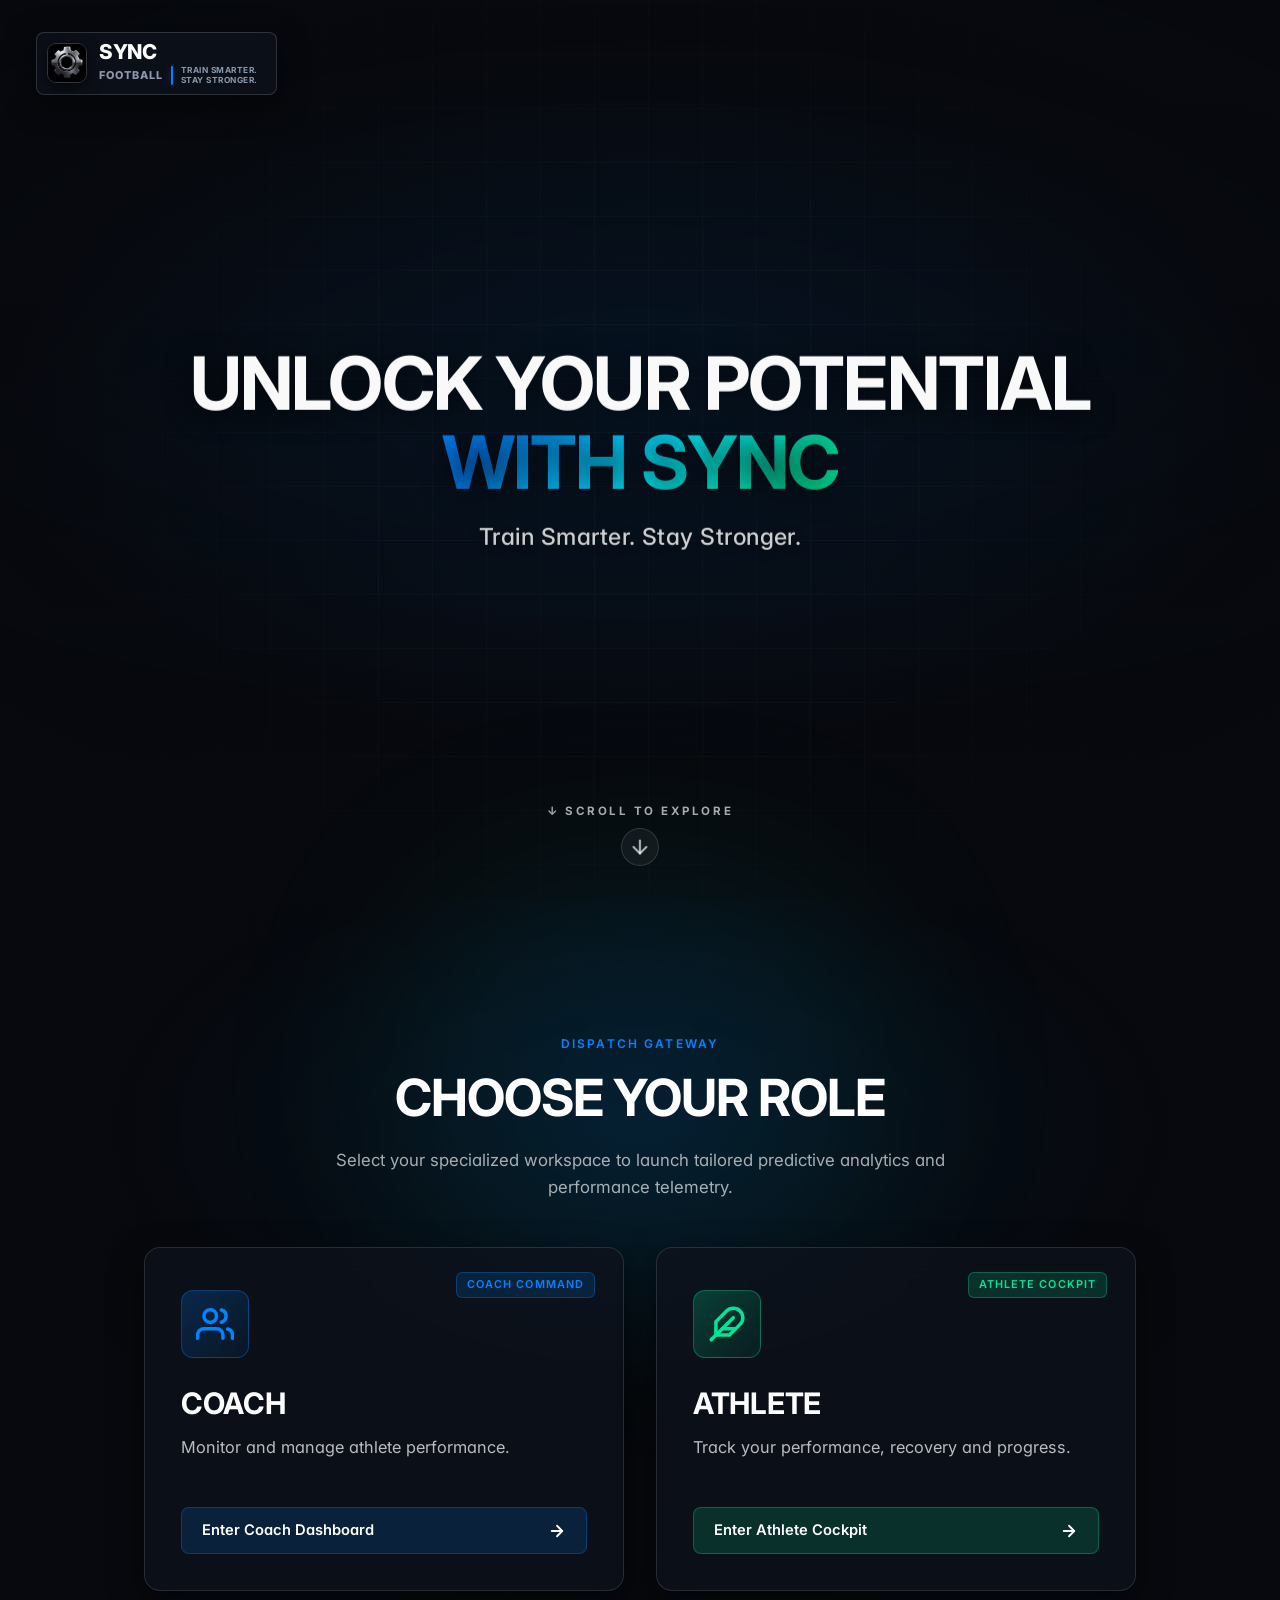
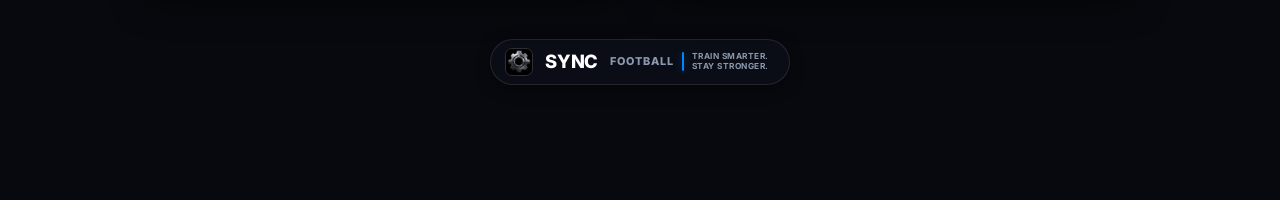
==== static/index.html @ 0d1e0ff8 "Fix ESP32 simulation toggle, telemetry pipeline, and persistent graph visibility" ====
<!DOCTYPE html>
<html lang="en">

<head>
  <meta charset="UTF-8">
  <meta name="viewport" content="width=device-width, initial-scale=1.0">
  <title>SYNC — Train Smarter. Stay Stronger.</title>
  <meta name="description"
    content="SYNC: Predictive AI Telemetry, Performance Readiness, and Injury Prevention.">

  <!-- Modern Clean Typography -->
  <link rel="preconnect" href="https://fonts.googleapis.com">
  <link rel="preconnect" href="https://fonts.gstatic.com" crossorigin>
  <link href="https://fonts.googleapis.com/css2?family=Inter:wght@400;500;600;700;800&display=swap" rel="stylesheet">

  <link rel="icon" type="image/png" sizes="32x32" href="images/favicon-32x32.png">
  <link rel="icon" type="image/png" sizes="16x16" href="images/favicon-16x16.png">
  <link rel="apple-touch-icon" sizes="180x180" href="images/apple-touch-icon.png">
  <link rel="shortcut icon" href="favicon.ico">
  <!-- Google Fonts Preconnect & High-Performance Typography -->
  <link rel="preconnect" href="https://fonts.googleapis.com">
  <link rel="preconnect" href="https://fonts.gstatic.com" crossorigin>
  <link href="https://fonts.googleapis.com/css2?family=IBM+Plex+Mono:wght@400;500;600;700&family=Inter:wght@300;400;500;600;700;800&display=swap" rel="stylesheet">
  <link rel="stylesheet" href="style.css">
</head>

<body>

  <!-- ========================================================================
       NEW LANDING PAGE EXPERIENCE (Sections 1 & 2)
       ======================================================================== -->
  <div id="landingPage" class="landing-page-root">

    <!-- ======================================================================
         SECTION 1: FULL-SCREEN VIDEO HERO (100vh)
         ====================================================================== -->
    <section class="landing-section landing-hero-section" id="landingHeroSection">
      
      <!-- Full-Screen Background Video Layer -->
      <div class="landing-video-container" aria-hidden="true">
        <video class="landing-hero-video" id="landingHeroVideo" autoplay muted loop playsinline preload="auto">
          <source src="videos/hero-bg.mp4" type="video/mp4">
          <source src="videos/hero-soccer.mp4" type="video/mp4">
          <source src="videos/hero-soccer-alt.mp4" type="video/mp4">
        </video>
        <div class="landing-video-overlay"></div>
        <div class="landing-grid-cyber-mesh"></div>
      </div>

      <!-- Top Floating Minimal Brand Badge -->
      <header class="landing-top-bar" aria-label="SYNC Brand Header">
        <div class="landing-brand-box">
          <img src="images/group_icon.jpg" alt="SYNC Logo" class="landing-brand-logo">
          <div class="landing-brand-info">
            <span class="landing-brand-title">SYNC</span>
            <div class="landing-brand-sub-row">
              <span class="brand-sport">FOOTBALL</span>
              <span class="brand-divider-bar" aria-hidden="true"></span>
              <div class="brand-tagline-stack">
                <span>TRAIN SMARTER.</span>
                <span>STAY STRONGER.</span>
              </div>
            </div>
          </div>
        </div>
      </header>

      <!-- Centered Hero Caption -->
      <div class="landing-hero-content">
        <h1 class="landing-hero-title">
          UNLOCK YOUR POTENTIAL<br>
          <span class="landing-hero-title-highlight">WITH SYNC</span>
        </h1>

        <p class="landing-hero-subtitle">Train Smarter. Stay Stronger.</p>
      </div>

      <!-- Bottom Scroll Indicator -->
      <a href="#chooseRoleSection" class="landing-scroll-indicator" id="scrollExploreBtn" aria-label="Scroll to explore roles">
        <span class="landing-scroll-text">↓ SCROLL TO EXPLORE</span>
        <div class="landing-scroll-arrow">
          <svg viewBox="0 0 24 24" width="22" height="22" fill="none" stroke="currentColor" stroke-width="2.4" stroke-linecap="round" stroke-linejoin="round">
            <line x1="12" y1="5" x2="12" y2="19"></line>
            <polyline points="19 12 12 19 5 12"></polyline>
          </svg>
        </div>
      </a>
    </section>

    <!-- ======================================================================
         SECTION 2: CHOOSE YOUR ROLE (100vh)
         ====================================================================== -->
    <section class="landing-section landing-role-section" id="chooseRoleSection">
      <div class="landing-role-backdrop-glow"></div>
      <div class="landing-role-container">
        
        <div class="landing-role-header">
          <span class="landing-role-kicker">DISPATCH GATEWAY</span>
          <h2 class="landing-role-headline">CHOOSE YOUR ROLE</h2>
          <p class="landing-role-lead">Select your specialized workspace to launch tailored predictive analytics and performance telemetry.</p>
        </div>

        <div class="landing-role-grid">
          
          <!-- COACH CARD -->
          <div class="landing-role-card coach-card" id="btnRoleCoach" role="button" tabindex="0" aria-label="Select Coach Role">
            <div class="landing-card-glow coach-glow"></div>
            <div class="landing-card-pill coach-pill">COACH COMMAND</div>
            
            <div class="landing-card-icon-box coach-icon-box">
              <svg viewBox="0 0 24 24" width="38" height="38" fill="none" stroke="currentColor" stroke-width="2.2" stroke-linecap="round" stroke-linejoin="round">
                <path d="M17 21v-2a4 4 0 0 0-4-4H5a4 4 0 0 0-4 4v2"/>
                <circle cx="9" cy="7" r="4"/>
                <path d="M23 21v-2a4 4 0 0 0-3-3.87"/>
                <path d="M16 3.13a4 4 0 0 1 0 7.75"/>
              </svg>
            </div>

            <h3 class="landing-card-title">COACH</h3>
            <p class="landing-card-desc">Monitor and manage athlete performance.</p>

            <div class="landing-card-action coach-action">
              <span>Enter Coach Dashboard</span>
              <svg viewBox="0 0 24 24" width="18" height="18" fill="none" stroke="currentColor" stroke-width="2.4" stroke-linecap="round" stroke-linejoin="round">
                <line x1="5" y1="12" x2="19" y2="12"></line>
                <polyline points="12 5 19 12 12 19"></polyline>
              </svg>
            </div>
          </div>

          <!-- ATHLETE CARD -->
          <div class="landing-role-card athlete-card" id="btnRoleAthlete" role="button" tabindex="0" aria-label="Select Athlete Role">
            <div class="landing-card-glow athlete-glow"></div>
            <div class="landing-card-pill athlete-pill">ATHLETE COCKPIT</div>

            <div class="landing-card-icon-box athlete-icon-box">
              <svg viewBox="0 0 24 24" width="38" height="38" fill="none" stroke="currentColor" stroke-width="2.2" stroke-linecap="round" stroke-linejoin="round">
                <path d="M20.24 12.24a6 6 0 0 0-8.49-8.49L5 10.5V19h8.5z"/>
                <line x1="16" y1="8" x2="2" y2="22"/>
                <line x1="17.5" y1="15" x2="9" y2="15"/>
              </svg>
            </div>

            <h3 class="landing-card-title">ATHLETE</h3>
            <p class="landing-card-desc">Track your performance, recovery and progress.</p>

            <div class="landing-card-action athlete-action">
              <span>Enter Athlete Cockpit</span>
              <svg viewBox="0 0 24 24" width="18" height="18" fill="none" stroke="currentColor" stroke-width="2.4" stroke-linecap="round" stroke-linejoin="round">
                <line x1="5" y1="12" x2="19" y2="12"></line>
                <polyline points="12 5 19 12 12 19"></polyline>
              </svg>
            </div>
          </div>

        </div>

        <div class="landing-section-footer">
          <div class="footer-brand-lockup">
            <img src="images/group_icon.jpg" alt="SYNC Logo" class="footer-brand-icon">
            <span class="footer-brand-title">SYNC</span>
            <div class="footer-brand-sub-row">
              <span class="brand-sport">FOOTBALL</span>
              <span class="brand-divider-bar" aria-hidden="true"></span>
              <div class="brand-tagline-stack">
                <span>TRAIN SMARTER.</span>
                <span>STAY STRONGER.</span>
              </div>
            </div>
          </div>
        </div>

      </div>
    </section>

  </div>

  <!-- ========================================================================
       EXISTING APPLICATION COCKPIT ROOT (Wrapped to enable seamless role dispatch)
       ======================================================================== -->
  <div id="dashboardAppRoot" class="dashboard-app-root hidden">

  <!-- Top Application Navigation Header -->
  <header class="top-nav">
    <div class="nav-left-group">
      <!-- Mobile Drawer Hamburger Toggle Button -->
      <button class="mobile-nav-toggle" id="mobileNavToggle" aria-label="Toggle navigation menu" aria-expanded="false"
        aria-controls="appSidebar">
        <svg viewBox="0 0 24 24" width="22" height="22" fill="none" stroke="currentColor" stroke-width="2.3"
          stroke-linecap="round" stroke-linejoin="round">
          <line x1="3" y1="12" x2="21" y2="12"></line>
          <line x1="3" y1="6" x2="21" y2="6"></line>
          <line x1="3" y1="18" x2="21" y2="18"></line>
        </svg>
      </button>

      <!-- Brand Logo and Identity -->
      <a href="#dashboard" class="brand-box" aria-label="SYNC Football Dashboard">
        <div class="brand-icon">
          <img src="images/group_icon.jpg" alt="SYNC Logo" class="brand-logo-img">
        </div>
        <div class="brand-text">
          <span class="brand-name">SYNC</span>
          <div class="brand-sub-lockup">
            <span class="brand-sport">FOOTBALL</span>
            <span class="brand-divider-bar" aria-hidden="true"></span>
            <div class="brand-tagline-stack">
              <span>TRAIN SMARTER.</span>
              <span>STAY STRONGER.</span>
            </div>
          </div>
        </div>
      </a>

      <!-- Quick Switch Role / Back to Home Button -->
      <button type="button" class="btn-switch-role-pill" id="btnSwitchRoleTop" title="Return to Landing Page & Switch Role">
        <svg viewBox="0 0 24 24" width="13" height="13" fill="none" stroke="currentColor" stroke-width="2.3" stroke-linecap="round" stroke-linejoin="round">
          <polyline points="15 18 9 12 15 6"></polyline>
        </svg>
        <span>Switch Role</span>
      </button>
    </div>

    <!-- Center Role Switcher (Athlete Cockpit | Coach Squad | Forensic Auditor) -->
    <div class="nav-center-group">
      <div class="role-segment-control" role="tablist" aria-label="Role View Selector">
        <button class="role-segment-btn active" data-role="athlete" role="tab" aria-selected="true" title="Athlete Personal Cockpit">
          <svg viewBox="0 0 24 24" width="14" height="14" fill="none" stroke="currentColor" stroke-width="2.3">
            <path d="M20 21v-2a4 4 0 0 0-4-4H8a4 4 0 0 0-4 4v2"/><circle cx="12" cy="7" r="4"/>
          </svg>
          <span>Athlete</span>
        </button>
        <button class="role-segment-btn" data-role="coach" role="tab" aria-selected="false" title="Squad Management">
          <svg viewBox="0 0 24 24" width="14" height="14" fill="none" stroke="currentColor" stroke-width="2.3">
            <path d="M17 21v-2a4 4 0 0 0-4-4H5a4 4 0 0 0-4 4v2"/><circle cx="9" cy="7" r="4"/><path d="M23 21v-2a4 4 0 0 0-3-3.87"/><path d="M16 3.13a4 4 0 0 1 0 7.75"/>
          </svg>
          <span>Coach Squad</span>
        </button>
      </div>
      <span id="headerRoleBadge" class="header-role-indicator">Athlete View</span>
    </div>

    <!-- Top Right Actions & Athlete Profile -->
    <div class="nav-right-group">

      <!-- Quick Action Buttons for Transparency -->
      <div class="header-transparency-actions">
        <button class="btn-header-pill" id="btnOpenDataQualityModal" title="Live Sensor Quality & Diagnostics">
          <span class="pulse-dot green" id="headerQualityDot"></span>
          <span id="headerQualityLabel">Quality: 96%</span>
        </button>
        <button class="btn-header-pill" id="btnOpenModelCardModal" title="View Versioned ML Model Card & Metrics">
          <span>Model Card v2.4</span>
        </button>
      </div>

      <!-- User Profile & Time Display -->
      <div class="user-profile-widget">
        <div class="user-profile-menu" id="userProfileBtn" tabindex="0" role="button" aria-haspopup="true">
          <img src="images/athlete_avatar.png" alt="Avneesh Walvalkar" class="user-avatar-img">
          <div class="user-info-text">
            <div class="user-name-row">
              <span class="user-name">Avneesh Walvalkar</span>
              <svg viewBox="0 0 24 24" width="14" height="14" fill="none" stroke="currentColor" stroke-width="2.5">
                <polyline points="6 9 12 15 18 9" />
              </svg>
            </div>
            <span class="user-role-label" id="userRoleBadge">Football Player</span>
          </div>
        </div>

        <div class="datetime-display">
          <span class="datetime-date" id="liveDate">Mon, 7 Oct 2025</span>
          <span class="datetime-time" id="liveTime">10:24 AM</span>
        </div>
      </div>
    </div>
  </header>



  <!-- Mobile Navigation Drawer Backdrop Overlay -->
  <div class="mobile-nav-backdrop" id="mobileNavBackdrop"></div>

  <!-- Application Body Layout -->
  <div class="app-layout">

    <!-- Left Navigation Sidebar / Mobile Slide-Out Drawer -->
    <aside class="sidebar" id="appSidebar" role="navigation" aria-label="Main Navigation">
      <div class="sidebar-drawer-header">
        <div class="drawer-brand">
          <div class="brand-icon drawer-icon">
            <img src="images/group_icon.jpg" alt="SYNC Logo" class="brand-logo-img">
          </div>
          <div class="brand-text">
            <span class="brand-name">SYNC</span>
            <div class="brand-sub-lockup">
              <span class="brand-sport">FOOTBALL</span>
              <span class="brand-divider-bar" aria-hidden="true"></span>
              <div class="brand-tagline-stack">
                <span>TRAIN SMARTER.</span>
                <span>STAY STRONGER.</span>
              </div>
            </div>
          </div>
        </div>
        <button class="drawer-close-btn" id="btnCloseSidebar" aria-label="Close navigation menu">&times;</button>
      </div>

      <!-- Quick Switch Role Sidebar Button -->
      <div class="sidebar-switch-role-box">
        <button type="button" class="sidebar-switch-role-btn" id="btnSwitchRoleSidebar" title="Return to Landing Page & Switch Role">
          <svg viewBox="0 0 24 24" width="12" height="12" fill="none" stroke="currentColor" stroke-width="2.2" stroke-linecap="round" stroke-linejoin="round">
            <line x1="19" y1="12" x2="5" y2="12"></line>
            <polyline points="12 19 5 12 12 5"></polyline>
          </svg>
          <span>Back to Home</span>
        </button>
      </div>

      <nav class="sidebar-nav">
        <!-- Core Cockpit -->
        <div class="sidebar-nav-section">
          <span class="nav-section-label">Core Cockpit</span>
          <a href="#dashboard" class="nav-item active" data-nav="dashboard">
            <svg viewBox="0 0 24 24" fill="none" stroke="currentColor" stroke-width="2.2">
              <path d="m3 9 9-7 9 7v11a2 2 0 0 1-2 2H5a2 2 0 0 1-2-2z" />
              <polyline points="9 22 9 12 15 12 15 22" />
            </svg>
            <span>Dashboard</span>
          </a>

          <a href="#live-data" class="nav-item" data-nav="live-data">
            <svg viewBox="0 0 24 24" fill="none" stroke="currentColor" stroke-width="2.2">
              <polyline points="22 12 18 12 15 21 9 3 6 12 2 12" />
            </svg>
            <span>Live Data Lab</span>
          </a>

          <a href="#analytics" class="nav-item" data-nav="analytics">
            <svg viewBox="0 0 24 24" fill="none" stroke="currentColor" stroke-width="2.2">
              <line x1="18" y1="20" x2="18" y2="10" />
              <line x1="12" y1="20" x2="12" y2="4" />
              <line x1="6" y1="20" x2="6" y2="14" />
            </svg>
            <span>Analytics</span>
          </a>
        </div>

        <!-- Digital Twin & Simulation -->
        <div class="sidebar-nav-section">
          <span class="nav-section-label">Digital Twin</span>
          <a href="#what-if" class="nav-item" data-nav="what-if">
            <svg viewBox="0 0 24 24" fill="none" stroke="currentColor" stroke-width="2.2" stroke-linecap="round"
              stroke-linejoin="round">
              <line x1="4" y1="21" x2="4" y2="14" />
              <line x1="4" y1="10" x2="4" y2="3" />
              <line x1="12" y1="21" x2="12" y2="12" />
              <line x1="12" y1="8" x2="12" y2="3" />
              <line x1="20" y1="21" x2="20" y2="16" />
              <line x1="20" y1="12" x2="20" y2="3" />
              <line x1="1" y1="14" x2="7" y2="14" />
              <line x1="9" y1="8" x2="15" y2="8" />
              <line x1="17" y1="16" x2="23" y2="16" />
            </svg>
            <span>Predicto</span>
          </a>

          <a href="#digital-twin" class="nav-item" data-nav="digital-twin">
            <svg viewBox="0 0 24 24" fill="none" stroke="currentColor" stroke-width="2.2">
              <path d="M20 21v-2a4 4 0 0 0-4-4H8a4 4 0 0 0-4 4v2" />
              <circle cx="12" cy="7" r="4" />
            </svg>
            <span>Player Profile</span>
          </a>
        </div>

        <!-- Squad & Governance -->
        <div class="sidebar-nav-section squad-governance-section coach-only-element">
          <span class="nav-section-label">Squad &amp; Audit</span>
          <a href="#coach-squad" class="nav-item coach-only-element" data-nav="coach-squad">
            <svg viewBox="0 0 24 24" width="18" height="18" fill="none" stroke="currentColor" stroke-width="2.2">
              <path d="M17 21v-2a4 4 0 0 0-4-4H5a4 4 0 0 0-4 4v2"/>
              <circle cx="9" cy="7" r="4"/>
              <path d="M23 21v-2a4 4 0 0 0-3-3.87"/>
              <path d="M16 3.13a4 4 0 0 1 0 7.75"/>
            </svg>
            <span>Coach Squad</span>
          </a>
        </div>

        <!-- System -->
        <div class="sidebar-nav-section">
          <span class="nav-section-label">System</span>
          <a href="#settings" class="nav-item" data-nav="settings">
            <svg viewBox="0 0 24 24" fill="none" stroke="currentColor" stroke-width="2.2">
              <circle cx="12" cy="12" r="3" />
              <path
                d="M19.4 15a1.65 1.65 0 0 0 .33 1.82l.06.06a2 2 0 0 1 0 2.83 2 2 0 0 1-2.83 0l-.06-.06a1.65 1.65 0 0 0-1.82-.33 1.65 1.65 0 0 0-1 1.51V21a2 2 0 0 1-2 2 2 2 0 0 1-2-2v-.09A1.65 1.65 0 0 0 9 19.4a1.65 1.65 0 0 0-1.82.33l-.06.06a2 2 0 0 1-2.83 0 2 2 0 0 1 0-2.83l.06-.06a1.65 1.65 0 0 0 .33-1.82 1.65 1.65 0 0 0-1.51-1H3a2 2 0 0 1-2-2 2 2 0 0 1 2-2h.09A1.65 1.65 0 0 0 4.6 9a1.65 1.65 0 0 0-.33-1.82l-.06-.06a2 2 0 0 1 0-2.83 2 2 0 0 1 2.83 0l.06.06a1.65 1.65 0 0 0 1.82.33H9a1.65 1.65 0 0 0 1-1.51V3a2 2 0 0 1 2-2 2 2 0 0 1 2 2v.09a1.65 1.65 0 0 0 1 1.51 1.65 1.65 0 0 0 1.82-.33l.06-.06a2 2 0 0 1 2.83 0 2 2 0 0 1 0 2.83l-.06.06a1.65 1.65 0 0 0-.33 1.82V9a1.65 1.65 0 0 0 1.51 1H21a2 2 0 0 1 2 2 2 2 0 0 1-2 2h-.09a1.65 1.65 0 0 0-1.51 1z" />
            </svg>
            <span>Settings</span>
          </a>
        </div>

      </nav>

      <!-- Sidebar Pinned Slogan -->
      <div class="sidebar-slogan">
        <h4>BETTER DATA.<br>SAFER PLAYERS.<br>STRONGER TOMORROW.</h4>
      </div>
    </aside>

    <!-- Main Viewport containing View Panels -->
    <main class="main-viewport" id="mainViewport">

      <!-- ======================================================================
           VIEW 1: DASHBOARD (EXACT SCREENSHOT LAYOUT)
           ====================================================================== -->
      <section class="view-panel active" id="view-dashboard">
        <!-- WHOOP-Style Cinematic Low-Poly 3D Soccer Hero Background Video Layer -->
        <div class="whoop-hero-video-bg" aria-hidden="true">
          <video class="whoop-bg-video-element" id="whoopHeroVideo" autoplay muted loop playsinline preload="auto">
            <source src="videos/hero-soccer.mp4" type="video/mp4">
          </video>
          <div class="whoop-hero-video-overlay"></div>
        </div>

        <div class="dashboard-flow-container">

          <!-- 1. EXECUTIVE COMMAND HEADER: Identity & Calibration + Today's AI Prescription -->
          <div class="dashboard-hero-section">
            <!-- Athlete Persona & Calibration Status Card -->
            <div class="card athlete-hero-identity-card" id="athleteTwinStatusCard">
              <div id="twinLoadLabel" style="display:none;">Load: <span id="twinLoadVal">0.0</span></div>
              <div class="hero-identity-top">
                <div class="hero-avatar-box">
                  <img src="images/athlete_avatar.png" alt="Avneesh Walvalkar" class="hero-avatar-img">
                  <span class="pulsing-state-dot-mini"></span>
                </div>
                <div class="hero-identity-meta">
                  <div class="twin-badge-row">
                    <span class="twin-section-label">ATHLETE DIGITAL TWIN</span>
                  </div>
                  <h1 class="hero-greeting-title" id="heroGreeting">Good Morning, Avneesh!</h1>
                  <p class="hero-greeting-sub" id="heroSubtext">Avneesh Walvalkar • Midfielder • Squad #8</p>
                </div>
              </div>

              <div class="hero-identity-footer">
                <div class="overall-state-badge badge-ready" id="twinOverallStateBadge">
                  <span class="pulsing-state-dot"></span>
                  <span id="twinOverallStateText">READY FOR TRAINING</span>
                </div>
                <button type="button" class="btn-twin-explainer" id="btnOpenHowTwinWorks"
                  title="Understand how your personalized digital twin calculates your state">
                  <span>How It Works</span>
                  <svg viewBox="0 0 24 24" width="14" height="14" fill="none" stroke="currentColor" stroke-width="2">
                    <circle cx="12" cy="12" r="10" />
                    <line x1="12" y1="16" x2="12" y2="12" />
                    <line x1="12" y1="8" x2="12.01" y2="8" />
                  </svg>
                </button>
                <div id="smartAlertsList" style="display:none;"></div>
                <span id="alertsCountBadge" style="display:none;">0</span>
              </div>
            </div>
          </div>

          <!-- 2. PHYSICAL SENSORS: Live Biometric Telemetry & Inertial Kinematics -->
          <div class="dashboard-telemetry-section">
            <div class="section-title-row">
              <div class="section-title-left">
                <span class="section-kicker">PHYSICAL SENSORS</span>
                <h2 class="section-heading">Live Athlete Data</h2>
              </div>
              <div class="telemetry-live-badge">
                <span class="pulse-dot green"></span>
                <span>STREAM ACTIVE</span>
              </div>
            </div>

            <!-- 4 Quick Vitals Metric Cards -->
            <div class="vitals-grid-row">
              <!-- Heart Rate -->
              <div class="card metric-card">
                <div class="metric-header">
                  <div class="metric-icon-box icon-heart">
                    <svg viewBox="0 0 24 24" width="18" height="18" fill="none" stroke="currentColor" stroke-width="2" stroke-linecap="round" stroke-linejoin="round">
                      <path d="M20.84 4.61a5.5 5.5 0 0 0-7.78 0L12 5.67l-1.06-1.06a5.5 5.5 0 0 0-7.78 7.78l1.06 1.06L12 21.23l7.78-7.78 1.06-1.06a5.5 5.5 0 0 0 0-7.78z" />
                    </svg>
                  </div>
                  <span class="metric-label">Heart Rate</span>
                </div>
                <div class="metric-val-row">
                  <span class="metric-num" id="vitalHrVal">156</span>
                  <span class="metric-unit">BPM</span>
                  <span class="metric-trend trend-up-red" id="vitalHrTrend">&uarr; 8%</span>
                </div>
                <div class="badge-pill pill-red" id="vitalHrStatus">
                  <span id="vitalHrStatusText">High Intensity</span>
                </div>
              </div>

              <!-- SpO2 -->
              <div class="card metric-card">
                <div class="metric-header">
                  <div class="metric-icon-box icon-spo2">
                    <svg viewBox="0 0 24 24" width="18" height="18" fill="none" stroke="currentColor" stroke-width="2" stroke-linecap="round" stroke-linejoin="round">
                      <path d="M12 2.69l5.66 5.66a8 8 0 1 1-11.31 0z" />
                    </svg>
                  </div>
                  <span class="metric-label">SpO<sub>2</sub></span>
                </div>
                <div class="metric-val-row">
                  <span class="metric-num" id="vitalSpo2Val">98</span>
                  <span class="metric-unit">%</span>
                </div>
                <div class="badge-pill pill-green" id="vitalSpo2Status">
                  <span class="pill-dot"></span>
                  <span id="vitalSpo2StatusText">Normal</span>
                </div>
              </div>

              <!-- Activity -->
              <div class="card metric-card">
                <div class="metric-header">
                  <div class="metric-icon-box icon-activity">
                    <img src="images/activity_runner.png" alt="Running Activity" class="metric-icon-img">
                  </div>
                  <span class="metric-label">Activity</span>
                </div>
                <div class="metric-val-row">
                  <span class="metric-num" id="vitalActivityVal" style="font-size:1.35rem;">Running</span>
                </div>
                <span class="badge-subtext" id="vitalActivitySub">Team Training</span>
              </div>

              <!-- Acceleration -->
              <div class="card metric-card">
                <div class="metric-header">
                  <div class="metric-icon-box icon-accel">
                    <svg viewBox="0 0 24 24" width="18" height="18" fill="none" stroke="currentColor" stroke-width="2" stroke-linecap="round" stroke-linejoin="round">
                      <polyline points="22 12 18 12 15 21 9 3 6 12 2 12" />
                    </svg>
                  </div>
                  <span class="metric-label">Acceleration</span>
                </div>
                <div class="metric-val-row">
                  <span class="metric-num" id="vitalAccelVal">2.8</span>
                  <span class="metric-unit">g</span>
                  <span class="metric-trend trend-up-amber" id="vitalAccelTrend">&uarr; 22%</span>
                </div>
                <div class="badge-pill pill-yellow" id="vitalAccelStatus">
                  <span class="pill-dot"></span>
                  <span id="vitalAccelStatusText">High Load</span>
                </div>
              </div>
            </div>
          </div>

          <!-- 3. SAFETY PROTOCOLS & INJURY PREVENTION HUB -->
          <div class="dashboard-safety-section">
            <div class="section-title-row">
              <div class="section-title-left">
                <span class="section-kicker">SAFETY PROTOCOLS</span>
                <h2 class="section-heading">High Precautions</h2>
              </div>
            </div>

            <div class="safety-cards-grid">
              <!-- Left Card: Training Risk (Replaces Biomechanical Injury Risk) -->
              <div class="card injury-risk-card training-risk-card">
                <div class="card-header-flex">
                  <div class="card-title-with-icon">
                    <svg viewBox="0 0 24 24" fill="none" stroke="currentColor" stroke-width="2.2">
                      <path d="M12 22s8-4 8-10V5l-8-3-8 3v7c0 6 8 10 8 10z" />
                    </svg>
                    <span class="card-main-title">Training Risk</span>
                  </div>
                  <button type="button" class="icon-info-btn" id="btnInjuryInfo" title="Click for metric explanations" aria-label="Training Risk metric information" aria-expanded="false" aria-haspopup="dialog" aria-controls="trainingRiskInfoPopup">
                    <svg viewBox="0 0 24 24" width="18" height="18" fill="none" stroke="currentColor" stroke-width="2">
                      <circle cx="12" cy="12" r="10" />
                      <line x1="12" y1="16" x2="12" y2="12" />
                      <line x1="12" y1="8" x2="12.01" y2="8" />
                    </svg>
                  </button>
                </div>

                <!-- Clean Information Popup for Training Risk Metrics -->
                <div class="training-risk-info-popup" id="trainingRiskInfoPopup" role="dialog" aria-label="Training Risk Metric Guide" style="display: none;">
                  <div class="risk-popup-header">
                    <div class="risk-popup-header-title">
                      <svg viewBox="0 0 24 24" width="14" height="14" fill="none" stroke="currentColor" stroke-width="2.2">
                        <circle cx="12" cy="12" r="10" />
                        <line x1="12" y1="16" x2="12" y2="12" />
                        <line x1="12" y1="8" x2="12.01" y2="8" />
                      </svg>
                      <span>Training Risk Guide</span>
                    </div>
                    <button type="button" class="risk-popup-close-btn" id="btnCloseTrainingRiskPopup" aria-label="Close information popup">&times;</button>
                  </div>
                  <div class="risk-popup-body">
                    <div class="risk-popup-item">
                      <strong class="risk-popup-metric-name">Training Load:</strong>
                      <span class="risk-popup-metric-desc">Shows how much effort you put into training.</span>
                    </div>
                    <div class="risk-popup-item">
                      <strong class="risk-popup-metric-name">Running Impact:</strong>
                      <span class="risk-popup-metric-desc">Shows the impact on your body while running.</span>
                    </div>
                    <div class="risk-popup-item">
                      <strong class="risk-popup-metric-name">Movement Balance:</strong>
                      <span class="risk-popup-metric-desc">Shows how steady and consistent your movements are.</span>
                    </div>
                    <div class="risk-popup-item">
                      <strong class="risk-popup-metric-name">Recovery:</strong>
                      <span class="risk-popup-metric-desc">Shows how well your body is recovering and if you need more rest.</span>
                    </div>
                  </div>
                </div>

                <div class="training-risk-table">
                  <div class="training-risk-rows">
                    <!-- Row 1: Training Load -->
                    <div class="training-risk-row">
                      <span class="risk-row-label">Training Load</span>
                      <div class="risk-row-status">
                        <span class="risk-status-dot dot-yellow" id="riskDotTrainingLoad"></span>
                        <span class="risk-status-text" id="riskStatusTrainingLoad">Moderate</span>
                      </div>
                    </div>

                    <!-- Row 2: Running Impact -->
                    <div class="training-risk-row">
                      <span class="risk-row-label">Running Impact</span>
                      <div class="risk-row-status">
                        <span class="risk-status-dot dot-red" id="riskDotRunningImpact"></span>
                        <span class="risk-status-text" id="riskStatusRunningImpact">High</span>
                      </div>
                    </div>

                    <!-- Row 3: Movement Balance -->
                    <div class="training-risk-row">
                      <span class="risk-row-label">Movement Balance</span>
                      <div class="risk-row-status">
                        <span class="risk-status-dot dot-green" id="riskDotMovementBalance"></span>
                        <span class="risk-status-text" id="riskStatusMovementBalance">Good</span>
                      </div>
                    </div>

                    <!-- Row 4: Recovery -->
                    <div class="training-risk-row">
                      <span class="risk-row-label">Recovery</span>
                      <div class="risk-row-status">
                        <span class="risk-status-dot dot-red" id="riskDotRecovery"></span>
                        <span class="risk-status-text" id="riskStatusRecovery">Low</span>
                      </div>
                    </div>
                  </div>
                </div>
              </div>

              <!-- Right Card: Recommended Precautions Checklist -->
              <div class="card precautions-card">
                <div class="card-header-flex">
                  <div class="card-title-with-icon">
                    <svg viewBox="0 0 24 24" fill="none" stroke="currentColor" stroke-width="2.2">
                      <path d="M9 18h6" />
                      <path d="M10 22h4" />
                      <path d="M12 2a7 7 0 0 0-7 7c0 2.5 1.5 4.5 3 6h8c1.5-1.5 3-3.5 3-6a7 7 0 0 0-7-7z" />
                    </svg>
                    <span class="card-main-title">Prescribed Daily Precautions</span>
                  </div>
                  <div class="icon-info-btn" id="btnPrecautionsInfo"
                    title="Physiological evidence-based recovery guidelines">
                    <svg viewBox="0 0 24 24" width="18" height="18" fill="none" stroke="currentColor" stroke-width="2">
                      <circle cx="12" cy="12" r="10" />
                      <line x1="12" y1="16" x2="12" y2="12" />
                      <line x1="12" y1="8" x2="12.01" y2="8" />
                    </svg>
                  </div>
                </div>

                <ul class="precautions-list" id="precautionsChecklist">
                  <li class="precaution-item" data-idx="0">
                    <div class="precaution-checkbox">
                      <svg viewBox="0 0 24 24" fill="none" stroke="currentColor" stroke-width="3.5" stroke-linecap="round"
                        stroke-linejoin="round">
                        <polyline points="20 6 9 17 4 12" />
                      </svg>
                    </div>
                    <span class="precaution-text">Consider reducing high-intensity training if fatigue remains
                      elevated.</span>
                  </li>
                  <li class="precaution-item" data-idx="1">
                    <div class="precaution-checkbox">
                      <svg viewBox="0 0 24 24" fill="none" stroke="currentColor" stroke-width="3.5" stroke-linecap="round"
                        stroke-linejoin="round">
                        <polyline points="20 6 9 17 4 12" />
                      </svg>
                    </div>
                    <span class="precaution-text">Focus on proper warm-up and cool-down.</span>
                  </li>
                  <li class="precaution-item" data-idx="2">
                    <div class="precaution-checkbox">
                      <svg viewBox="0 0 24 24" fill="none" stroke="currentColor" stroke-width="3.5" stroke-linecap="round"
                        stroke-linejoin="round">
                        <polyline points="20 6 9 17 4 12" />
                      </svg>
                    </div>
                    <span class="precaution-text">Include strength and mobility work for hamstrings and calves.</span>
                  </li>
                  <li class="precaution-item" data-idx="3">
                    <div class="precaution-checkbox">
                      <svg viewBox="0 0 24 24" fill="none" stroke="currentColor" stroke-width="3.5" stroke-linecap="round"
                        stroke-linejoin="round">
                        <polyline points="20 6 9 17 4 12" />
                      </svg>
                    </div>
                    <span class="precaution-text">Ensure adequate rest and sleep.</span>
                  </li>
                  <li class="precaution-item" data-idx="4">
                    <div class="precaution-checkbox">
                      <svg viewBox="0 0 24 24" fill="none" stroke="currentColor" stroke-width="3.5" stroke-linecap="round"
                        stroke-linejoin="round">
                        <polyline points="20 6 9 17 4 12" />
                      </svg>
                    </div>
                    <span class="precaution-text">If you feel pain or discomfort, consult a qualified sports
                      professional.</span>
                  </li>
                </ul>
              </div>
            </div>

            <!-- Card: Interactive Sports Science Tools (Centered) -->
            <div class="card quick-actions-hub-card">
              <span class="quick-hub-title">Interactive Sports Science Hub</span>
              <div class="quick-hub-grid">
                <a href="#what-if" class="quick-hub-btn" data-nav="what-if">
                  <svg viewBox="0 0 24 24" width="16" height="16" fill="none" stroke="currentColor" stroke-width="2.2"><path d="m19 12-7-7-7 7"/><path d="M12 19V5"/></svg>
                  <span>Predictio</span>
                </a>
                <a href="#analytics" class="quick-hub-btn" data-nav="analytics">
                  <svg viewBox="0 0 24 24" width="16" height="16" fill="none" stroke="currentColor" stroke-width="2.2"><path d="M18 20V10M12 20V4M6 20v-6"/></svg>
                  <span>Biometric Analytics</span>
                </a>
              </div>
            </div>
          </div>


      </section>

      <!-- ======================================================================
           VIEW 2: LIVE DATA (HIGH-FREQUENCY TELEMETRY LAB)
           ====================================================================== -->
      <section class="view-panel" id="view-live-data">
        <div class="view-header-bar">
          <div class="view-header-left">
            <h2>Data Hub</h2>
          </div>
          <div class="view-header-actions">
            <div class="hardware-pill" id="esp32StatusPill">
              <span class="hw-dot dot-waiting" id="esp32Dot"></span>
              <span class="hw-status-label" id="esp32StatusText">ESP32: Waiting</span>
              <span class="hw-status-rate" id="esp32RateText" style="display:none;">0 Hz</span>
            </div>
            <button class="btn-top-action" id="btnLiveToggleSim">
              <span id="liveSimBtnIcon">⚡</span>
              <span id="liveSimBtnText">Simulate ESP32</span>
            </button>
            <button id="btnToggleSimFeed" style="display:none;"><span id="simFeedBtnText">Simulate ESP32</span></button>
            <button class="btn-top-action" id="btnOpenHwModal" title="ESP32 Wiring and Setup Guide">
              <svg viewBox="0 0 24 24" width="13" height="13" fill="none" stroke="currentColor" stroke-width="2">
                <circle cx="12" cy="12" r="10" />
                <line x1="12" y1="16" x2="12" y2="12" />
                <line x1="12" y1="8" x2="12.01" y2="8" />
              </svg>
              <span>Hardware Guide</span>
            </button>
            <button class="btn-top-action" id="btnLiveResetSession">Reset Session</button>
            <button id="btnResetSession" style="display:none;"></button>
          </div>
        </div>

        <div class="live-kpi-row">
          <div class="live-kpi-card">
            <span class="live-kpi-title">Heart Rate</span>
            <div class="live-kpi-val"><span id="liveLabHrVal">156</span> <span
                style="font-size:0.85rem;color:var(--text-muted);">BPM</span></div>
            <div class="live-kpi-sub" id="liveLabHrStatus" style="display:none;"></div>
          </div>

          <div class="live-kpi-card">
            <span class="live-kpi-title">SpO2</span>
            <div class="live-kpi-val"><span id="liveLabSpo2Val">98</span> <span
                style="font-size:0.85rem;color:var(--text-muted);">%</span></div>
            <div class="live-kpi-sub" id="liveLabSpo2Status" style="display:none;"></div>
          </div>

          <div class="live-kpi-card">
            <span class="live-kpi-title">Motion Level</span>
            <div class="live-kpi-val"><span id="liveLabAccelG">2.80</span> <span
                style="font-size:0.85rem;color:var(--text-muted);">g</span></div>
            <div class="live-kpi-sub" id="liveLabAccelAxes" style="display:none;"></div>
          </div>

          <div class="live-kpi-card">
            <span class="live-kpi-title">Step Rate</span>
            <div class="live-kpi-val"><span id="liveLabCadenceVal">168</span> <span
                style="font-size:0.85rem;color:var(--text-muted);">SPM</span></div>
            <div class="live-kpi-sub" style="display:none;"><span id="liveLabStepsVal"></span><span id="liveLabCalBurnVal"></span></div>
          </div>
        </div>

        <!-- Raw Telemetry Stream Inspector Console -->
        <div class="terminal-card">
          <div class="terminal-header">
            <div class="terminal-title">
              <span class="hw-dot dot-connected"></span>
              <span>Live Packet Inspector</span>
              <span id="livePacketCounter" style="color:#94A3B8;font-size:0.75rem;margin-left:8px;">0 packets</span>
            </div>
            <button id="btnClearTerminal"
              style="background:transparent;border:1px solid rgba(255,255,255,0.2);color:#94A3B8;padding:4px 10px;border-radius:6px;font-size:0.75rem;cursor:pointer;">Clear
              Terminal</button>
          </div>
          <div class="terminal-log-box" id="terminalLogBox">
            <div class="log-entry">
              <span class="log-time">[System]</span>
              <span class="log-src">SSE Engine:</span>
              <span class="log-data">Connected to telemetry pipeline /api/stream. Live ESP32 packets streaming...</span>
            </div>
          </div>
        </div>
      </section>


      <!-- ======================================================================
           VIEW 4: ANALYTICS (180-DAY PROGRESSION)
           ====================================================================== -->
      <section class="view-panel" id="view-analytics">
        <div class="view-header-bar">
          <div class="view-header-left">
            <h2>Longitudinal Athlete Analytics</h2>
            <p>180-Day longitudinal progression, physiological adaptation curves &amp; workload distribution</p>
          </div>
          <div class="view-header-actions">
            <button class="btn-top-action" id="btnRefreshAnalytics">
              <svg viewBox="0 0 24 24" width="13" height="13" fill="none" stroke="currentColor" stroke-width="2">
                <path d="M21.5 2v6h-6M2.5 22v-6h6M2 11.5a10 10 0 0 1 18.8-4.3M22 12.5a10 10 0 0 1-18.8 4.2" />
              </svg>
              <span>Refresh Dataset</span>
            </button>
          </div>
        </div>

        <!-- Weekly Athlete Report Summary Row -->
        <div class="analytics-ai-row" style="display:grid;grid-template-columns:1fr;margin-bottom:20px;">
          <!-- Weekly Athlete Report Summary -->
          <div class="card" style="padding:20px;display:flex;flex-direction:column;justify-content:space-between;">
            <div>
              <div class="subpanel-header" style="margin-bottom:12px;">
                <div style="display:flex;align-items:center;gap:8px;">
                  <span style="font-size:1.2rem;">📋</span>
                  <span class="subpanel-title" style="font-size:1.02rem;">Weekly Athlete Report</span>
                </div>
                <button type="button" class="btn-top-action" id="btnOpenFullWeeklyReport"
                  style="background:var(--primary-blue);color:#fff;padding:6px 14px;font-size:0.75rem;border-radius:6px;font-weight:700;">
                  <span>Full Report &rarr;</span>
                </button>
              </div>

              <div id="weeklyReportCardSummary">
                <!-- Dynamically populated via JS -->
              </div>
            </div>

            <div
              style="margin-top:14px;padding-top:12px;border-top:1px solid var(--border-card);display:flex;justify-content:space-between;align-items:center;font-size:0.75rem;color:var(--text-muted);">
              <span>Report Generated: <strong id="weeklyReportGenDate">Today</strong></span>
            </div>
          </div>
        </div>

        <!-- Live Dynamic Sensor Telemetry Card (Moved from Athlete Dashboard) -->
        <div class="card sensor-data-card" style="margin-bottom:20px;">
          <div class="sensor-header">
            <div class="sensor-title-box">
              <svg viewBox="0 0 24 24" fill="none" stroke="currentColor" stroke-width="2.3">
                <polyline points="22 12 18 12 15 21 9 3 6 12 2 12" />
              </svg>
              <span class="sensor-title">Live Dynamic Sensor Telemetry</span>
            </div>
            <div class="timeframe-pill-group">
              <button class="tf-btn" data-tf="1M">1 min</button>
              <button class="tf-btn" data-tf="10M">10 min</button>
              <button class="tf-btn" data-tf="30M">30 min</button>
              <button class="tf-btn active" data-tf="1H">1 hr</button>
            </div>
          </div>

          <div class="dual-charts-grid">
            <!-- Heart Rate (BPM) Chart Panel -->
            <div class="chart-subpanel">
              <div class="subpanel-header">
                <span class="subpanel-title">Heart Rate (BPM)</span>
              </div>
              <div class="canvas-box" id="hrCanvasContainer">
                <canvas id="heartRateChart" width="450" height="155"></canvas>
                <div class="chart-tooltip" id="hrChartTooltip"></div>
              </div>
              <div class="axis-label-x">Time (minutes)</div>
            </div>

            <!-- Acceleration (g) Chart Panel -->
            <div class="chart-subpanel">
              <div class="subpanel-header">
                <span class="subpanel-title">Acceleration (g)</span>
                <div class="legend-group" id="accelLegendGroup">
                  <span class="legend-tag clickable-legend active" id="legendAxisX" data-axis="x"
                    title="Click to show/hide X axis"><span class="dot dot-x"></span> X</span>
                  <span class="legend-tag clickable-legend active" id="legendAxisY" data-axis="y"
                    title="Click to show/hide Y axis"><span class="dot dot-y"></span> Y</span>
                  <span class="legend-tag clickable-legend active" id="legendAxisZ" data-axis="z"
                    title="Click to show/hide Z axis"><span class="dot dot-z"></span> Z</span>
                </div>
              </div>
              <div class="canvas-box" id="movementCanvasContainer">
                <canvas id="movementChart" width="450" height="155"></canvas>
                <div class="chart-tooltip" id="movementChartTooltip"></div>
              </div>
              <div class="axis-label-x">Time (minutes)</div>
            </div>
          </div>
        </div>

        <div class="analytics-kpi-grid">
          <div class="card" style="padding:14px;">
            <span class="metric-label">Sleep Average</span>
            <div class="metric-num" id="analyticsSleepVal" style="font-size:1.25rem;margin-top:4px;">7.8 h</div>
            <span style="font-size:0.72rem;color:var(--text-muted);">Recommended: 8.0h</span>
          </div>
          <div class="card" style="padding:14px;">
            <span class="metric-label">Mean Daily Load</span>
            <div class="metric-num" id="analyticsLoadVal" style="font-size:1.25rem;margin-top:4px;">84%</div>
            <span style="font-size:0.72rem;color:var(--text-muted);">Target Capacity</span>
          </div>
          <div class="card" style="padding:14px;">
            <span class="metric-label">Performance Capacity</span>
            <div class="metric-num" id="analyticsPerfVal" style="font-size:1.25rem;margin-top:4px;">79.4</div>
            <span style="font-size:0.72rem;color:var(--text-muted);">Index / 100</span>
          </div>
          <div class="card" style="padding:14px;">
            <span class="metric-label">Resting HR Baseline</span>
            <div class="metric-num" id="analyticsRhrVal" style="font-size:1.25rem;margin-top:4px;">54 BPM</div>
            <span style="font-size:0.72rem;color:var(--text-muted);">Circadian low</span>
          </div>
          <div class="card" style="padding:14px;">
            <span class="metric-label">Peak Fatigue</span>
            <div class="metric-num" id="analyticsPeakFatigueVal" style="font-size:1.25rem;margin-top:4px;">48.2%</div>
            <span style="font-size:0.72rem;color:var(--text-muted);">Overreaching threshold: 55%</span>
          </div>
          <div class="card" style="padding:14px;">
            <span class="metric-label">Minimum Recovery</span>
            <div class="metric-num" id="analyticsMinRecoveryVal" style="font-size:1.25rem;margin-top:4px;">62.0%</div>
            <span style="font-size:0.72rem;color:var(--text-muted);">Readiness floor</span>
          </div>
        </div>

        <div class="card" style="padding:18px;">
          <div style="display:flex;justify-content:space-between;align-items:center;margin-bottom:12px;">
            <h3 style="font-size:0.95rem;font-weight:700;color:var(--text-dark);">180-Day Longitudinal Physiological Log
            </h3>
            <span id="historyRowCount" style="font-size:0.75rem;color:var(--text-muted);">Showing 180 recorded training
              days</span>
          </div>
          <div class="table-responsive" style="max-height:280px;">
            <table class="custom-data-table">
              <thead>
                <tr>
                  <th>Day #</th>
                  <th>Sleep (hrs)</th>
                  <th>Daily Load</th>
                  <th>Fatigue (%)</th>
                  <th>Recovery (%)</th>
                  <th>Performance</th>
                  <th>Status</th>
                </tr>
              </thead>
              <tbody id="analyticsHistoryTableBody">
                <!-- Populated via /api/history -->
              </tbody>
            </table>
          </div>
        </div>
      </section>

      <!-- ======================================================================
           VIEW 5: WHAT-IF PREDICTIVE SIMULATOR STUDIO
           ====================================================================== -->
      <section class="view-panel" id="view-what-if">
        <div class="view-header-bar">
          <div class="view-header-left">
            <h2>Predicto</h2>
            <p>Model prospective training loads, cumulative fatigue accumulation, and readiness peaks</p>
          </div>
          <div class="view-header-actions">
            <button class="btn-top-action" id="btnResetWhatIf" style="gap:6px;">
              <svg viewBox="0 0 24 24" width="14" height="14" fill="none" stroke="currentColor" stroke-width="2">
                <path d="M21.5 2v6h-6M2.5 22v-6h6M2 11.5a10 10 0 0 1 18.8-4.3M22 12.5a10 10 0 0 1-18.8 4.2" />
              </svg>
              <span>Reset to Baseline</span>
            </button>
          </div>
        </div>



        <!-- Section 1: Prospective What-If Comparison Architecture (Current vs Scenario vs Predicted Outcome) -->
        <div class="whatif-comparison-grid" style="margin-bottom:24px;">

          <!-- Column 1: Current Athlete State -->
          <div class="card whatif-card">
            <div class="whatif-card-header">
              <div class="whatif-icon-circle icon-athlete-green" aria-hidden="true">
                <svg viewBox="0 0 24 24" fill="none" stroke="currentColor" stroke-width="2.2" stroke-linecap="round" stroke-linejoin="round">
                  <circle cx="13" cy="4" r="1.5" fill="currentColor" />
                  <path d="M4 17l5 1 .75-1.5" />
                  <path d="M15 21v-4l-4-3 1-6" />
                  <path d="M7 12V9l5-1 3 3 3 1" />
                </svg>
              </div>
              <div>
                <h3 class="whatif-section-title">Current State</h3>
                <span class="whatif-section-sub">Avneesh Walvalkar • Established Baseline</span>
              </div>
            </div>

            <div class="whatif-baseline-body">
              <div class="whatif-param-row">
                <span class="param-label">Training Intensity:</span>
                <span class="badge-pill pill-yellow" id="baseIntensityBadge">Moderate</span>
              </div>
              <div class="whatif-param-row">
                <span class="param-label">Duration:</span>
                <strong class="param-value" id="baseDurationText">60 minutes</strong>
              </div>

              <div class="divider-subtle"></div>

              <div class="whatif-metric-box">
                <div class="metric-item-mini">
                  <span class="mini-label">Fatigue Level</span>
                  <div class="mini-val-row">
                    <span class="mini-num text-amber" id="baseFatigueVal">Moderate</span>
                    <span class="mini-pct">(38%)</span>
                  </div>
                </div>
                <div class="metric-item-mini">
                  <span class="mini-label">Recovery Score</span>
                  <div class="mini-val-row">
                    <span class="mini-num text-blue" id="baseRecoveryVal">78%</span>
                    <span class="mini-pct">Optimal</span>
                  </div>
                </div>
                <div class="metric-item-mini">
                  <span class="mini-label">Performance Readiness</span>
                  <div class="mini-val-row">
                    <span class="mini-num text-green" id="baseReadinessVal">High</span>
                    <span class="mini-pct">(85%)</span>
                  </div>
                </div>
              </div>

              <div class="whatif-status-note">
                <svg viewBox="0 0 24 24" width="14" height="14" fill="none" stroke="currentColor" stroke-width="2">
                  <circle cx="12" cy="12" r="10" />
                  <line x1="12" y1="16" x2="12" y2="12" />
                  <line x1="12" y1="8" x2="12.01" y2="8" />
                </svg>
                <span>Calculated from recent match &amp; team training telemetry.</span>
              </div>
            </div>
          </div>

          <!-- Column 2: Scenario Training Conditions (Interactive Controls) -->
          <div class="card whatif-card whatif-controls-card">
            <div class="whatif-card-header">
              <div class="whatif-icon-circle icon-controls-cyan">
                <svg viewBox="0 0 24 24" fill="none" stroke="currentColor" stroke-width="2.2">
                  <line x1="4" y1="21" x2="4" y2="14" />
                  <line x1="4" y1="10" x2="4" y2="3" />
                  <line x1="12" y1="21" x2="12" y2="12" />
                  <line x1="12" y1="8" x2="12" y2="3" />
                  <line x1="20" y1="21" x2="20" y2="16" />
                  <line x1="20" y1="12" x2="20" y2="3" />
                  <line x1="1" y1="14" x2="7" y2="14" />
                  <line x1="9" y1="8" x2="15" y2="8" />
                  <line x1="17" y1="16" x2="23" y2="16" />
                </svg>
              </div>
              <div>
                <h3 class="whatif-section-title">Scenario Conditions</h3>
                <span class="whatif-section-sub">Adjust prospective training parameters</span>
              </div>
            </div>

            <div class="whatif-controls-body">
              <!-- Preset Scenario Selector: Normal / Increased Training / Recovery -->
              <div class="form-group-custom">
                <label class="custom-field-label">Scenario Preset</label>
                <div class="scenario-preset-pills" id="scenarioPresetGroup">
                  <button type="button" class="preset-pill active" data-scenario="Normal">Normal</button>
                  <button type="button" class="preset-pill" data-scenario="Increased Training">Increased
                    Training</button>
                  <button type="button" class="preset-pill" data-scenario="Recovery">Recovery</button>
                </div>
              </div>

              <!-- Training Intensity: Low / Moderate / High -->
              <div class="form-group-custom">
                <label class="custom-field-label">Training Intensity</label>
                <div class="intensity-segmented-control" id="whatifIntensityButtons">
                  <button type="button" class="int-btn" data-int="Low">Low</button>
                  <button type="button" class="int-btn active" data-int="Moderate">Moderate</button>
                  <button type="button" class="int-btn" data-int="High">High</button>
                </div>
              </div>

              <!-- Duration: Numeric Input + Slider -->
              <div class="form-group-custom">
                <div class="label-with-input-row">
                  <label class="custom-field-label" for="whatifDurationInput">Duration</label>
                  <div class="duration-input-wrapper">
                    <input type="number" id="whatifDurationInput" min="15" max="120" step="5" value="60"
                      class="numeric-duration-input">
                    <span class="duration-unit">min</span>
                  </div>
                </div>
                <input type="range" id="whatifDurationRange" min="15" max="120" step="5" value="60"
                  class="custom-range-slider">
                <div class="range-scale-labels">
                  <span>15 min</span>
                  <span>60 min</span>
                  <span>120 min</span>
                </div>
              </div>

              <!-- Primary Action: Run Simulation Button -->
              <button type="button" class="btn-run-simulation" id="btnRunWhatIfSim">
                <svg viewBox="0 0 24 24" width="18" height="18" fill="currentColor">
                  <polygon points="5 3 19 12 5 21 5 3" />
                </svg>
                <span>Run Simulation</span>
              </button>
            </div>
          </div>

          <!-- Column 3: Predicted Outcome -->
          <div class="card whatif-card whatif-results-card">
            <div class="whatif-card-header">
              <div class="whatif-icon-circle icon-outcome-green">
                <svg viewBox="0 0 24 24" fill="none" stroke="currentColor" stroke-width="2.3">
                  <polyline points="22 12 18 12 15 21 9 3 6 12 2 12" />
                </svg>
              </div>
              <div>
                <h3 class="whatif-section-title">Predicted Outcome</h3>
                <span class="whatif-section-sub">Physiological impact forecast</span>
              </div>
            </div>

            <div class="whatif-results-body">
              <!-- Predicted Fatigue -->
              <div class="outcome-card-item">
                <div class="outcome-head-row">
                  <span class="outcome-label">Fatigue Level</span>
                  <span class="delta-badge delta-neutral" id="deltaFatigueBadge">Baseline</span>
                </div>
                <div class="outcome-value-row">
                  <span class="outcome-status-tag status-amber" id="predFatigueStatus">Moderate</span>
                  <span class="outcome-score" id="predFatigueVal">38%</span>
                </div>
                <div class="outcome-progress-bar">
                  <div class="progress-fill fill-amber" id="barFatigue" style="width: 38%;"></div>
                </div>
              </div>

              <!-- Predicted Recovery -->
              <div class="outcome-card-item">
                <div class="outcome-head-row">
                  <span class="outcome-label">Recovery Score</span>
                  <span class="delta-badge delta-neutral" id="deltaRecoveryBadge">Baseline</span>
                </div>
                <div class="outcome-value-row">
                  <span class="outcome-status-tag status-blue" id="predRecoveryStatus">Optimal</span>
                  <span class="outcome-score" id="predRecoveryVal">78%</span>
                </div>
                <div class="outcome-progress-bar">
                  <div class="progress-fill fill-blue" id="barRecovery" style="width: 78%;"></div>
                </div>
              </div>

              <!-- Predicted Performance Readiness -->
              <div class="outcome-card-item">
                <div class="outcome-head-row">
                  <span class="outcome-label">Performance Readiness</span>
                  <span class="delta-badge delta-neutral" id="deltaReadinessBadge">Baseline</span>
                </div>
                <div class="outcome-value-row">
                  <span class="outcome-status-tag status-green" id="predReadinessStatus">High</span>
                  <span class="outcome-score" id="predReadinessVal">85%</span>
                </div>
                <div class="outcome-progress-bar">
                  <div class="progress-fill fill-green" id="barReadiness" style="width: 85%;"></div>
                </div>
              </div>

              <!-- Secondary Metrics: Avg HR & Caloric Burn -->
              <div class="outcome-vitals-row">
                <div class="vitals-chip">
                  <span class="chip-label">Estimated Avg HR</span>
                  <strong class="chip-val" id="predAvgHrVal">154 BPM</strong>
                </div>
                <div class="vitals-chip">
                  <span class="chip-label">Estimated Burn</span>
                  <strong class="chip-val" id="predCaloriesVal">680 kcal</strong>
                </div>
              </div>

              <div class="whatif-model-disclaimer">
                <span class="disclaimer-badge">Prototype Simulation Model</span>
                <p>Calculates estimated physiological load based on training duration, intensity, and baseline recovery.
                  Prototype model — not an automated medical diagnosis.</p>
              </div>
            </div>
          </div>

        </div>

        <!-- Section 1B: Multi-Scenario Comparative Analysis (Scenario A vs B vs C vs Custom) -->
        <div class="card whatif-scenarios-comparison-card" style="margin-bottom:24px;padding:22px;">
          <div
            style="display:flex;justify-content:space-between;align-items:center;margin-bottom:18px;flex-wrap:wrap;gap:12px;">
            <div>
              <div style="display:flex;align-items:center;gap:8px;">
                <span style="font-size:1.2rem;">⚖️</span>
                <h3 style="font-size:1.1rem;font-weight:800;color:var(--text-dark);">Scenario Conditions</h3>
              </div>
              <p style="font-size:0.82rem;color:var(--text-muted);margin-top:2px;">Compare how prospective session
                options alter fatigue accumulation, recovery window, and readiness</p>
            </div>
            <div style="display:flex;align-items:center;gap:8px;">
              <span class="disclaimer-badge">Scikit-Learn ML Model Estimates</span>
            </div>
          </div>

          <!-- 4 Comparison Cards Grid -->
          <div class="scenarios-comparison-grid" id="scenariosComparisonGrid">
            <!-- Scenario A -->
            <div class="scenario-comp-card" id="cardScenarioA">
              <div class="comp-card-top">
                <span class="comp-badge badge-high">Scenario A</span>
                <span class="comp-tag-pill">Match / Sprint</span>
              </div>
              <h4 class="comp-title">High Intensity / 90 min</h4>
              <div class="comp-kpi-row">
                <div><span class="comp-kpi-lbl">Load:</span> <strong class="comp-kpi-val">94%</strong></div>
                <div><span class="comp-kpi-lbl">Est. Burn:</span> <strong class="comp-kpi-val">1,180 kcal</strong></div>
              </div>
              <div class="comp-metrics-list">
                <div class="comp-metric-item">
                  <span class="c-lbl">Predicted Fatigue</span>
                  <div class="c-val-box"><strong class="c-val text-red" id="scA_fatigue">64%</strong> <span
                      class="c-delta delta-up">+26%</span></div>
                </div>
                <div class="comp-metric-item">
                  <span class="c-lbl">Predicted Readiness</span>
                  <div class="c-val-box"><strong class="c-val text-amber" id="scA_readiness">68%</strong> <span
                      class="c-delta delta-down">-17%</span></div>
                </div>
                <div class="comp-metric-item">
                  <span class="c-lbl">Recovery Required</span>
                  <strong class="c-val" id="scA_rest">36–48 hours</strong>
                </div>
              </div>
              <div class="comp-risk-pill risk-elevated" id="scA_risk">
                <span>⚠️ Elevated Injury-Risk Indicator</span>
              </div>
              <button type="button" class="btn-apply-scenario" data-apply-dur="90" data-apply-int="High">Apply Scenario
                A</button>
            </div>

            <!-- Scenario B -->
            <div class="scenario-comp-card" id="cardScenarioB">
              <div class="comp-card-top">
                <span class="comp-badge badge-moderate">Scenario B</span>
                <span class="comp-tag-pill pill-green-light">Target Focus</span>
              </div>
              <h4 class="comp-title">Moderate Intensity / 60 min</h4>
              <div class="comp-kpi-row">
                <div><span class="comp-kpi-lbl">Load:</span> <strong class="comp-kpi-val">54%</strong></div>
                <div><span class="comp-kpi-lbl">Est. Burn:</span> <strong class="comp-kpi-val">680 kcal</strong></div>
              </div>
              <div class="comp-metrics-list">
                <div class="comp-metric-item">
                  <span class="c-lbl">Predicted Fatigue</span>
                  <div class="c-val-box"><strong class="c-val text-amber" id="scB_fatigue">48%</strong> <span
                      class="c-delta delta-up">+10%</span></div>
                </div>
                <div class="comp-metric-item">
                  <span class="c-lbl">Predicted Readiness</span>
                  <div class="c-val-box"><strong class="c-val text-green" id="scB_readiness">78%</strong> <span
                      class="c-delta delta-down">-7%</span></div>
                </div>
                <div class="comp-metric-item">
                  <span class="c-lbl">Recovery Required</span>
                  <strong class="c-val" id="scB_rest">24–36 hours</strong>
                </div>
              </div>
              <div class="comp-risk-pill risk-moderate" id="scB_risk">
                <span>⚡ Controlled Adaptation / Optimal</span>
              </div>
              <button type="button" class="btn-apply-scenario" data-apply-dur="60" data-apply-int="Moderate">Apply
                Scenario B</button>
            </div>

            <!-- Scenario C -->
            <div class="scenario-comp-card" id="cardScenarioC">
              <div class="comp-card-top">
                <span class="comp-badge badge-low">Scenario C</span>
                <span class="comp-tag-pill">Active Rec</span>
              </div>
              <h4 class="comp-title">Low Intensity / 45 min</h4>
              <div class="comp-kpi-row">
                <div><span class="comp-kpi-lbl">Load:</span> <strong class="comp-kpi-val">28%</strong></div>
                <div><span class="comp-kpi-lbl">Est. Burn:</span> <strong class="comp-kpi-val">340 kcal</strong></div>
              </div>
              <div class="comp-metrics-list">
                <div class="comp-metric-item">
                  <span class="c-lbl">Predicted Fatigue</span>
                  <div class="c-val-box"><strong class="c-val text-green" id="scC_fatigue">32%</strong> <span
                      class="c-delta delta-down">-6%</span></div>
                </div>
                <div class="comp-metric-item">
                  <span class="c-lbl">Predicted Readiness</span>
                  <div class="c-val-box"><strong class="c-val text-green" id="scC_readiness">86%</strong> <span
                      class="c-delta delta-up">+1%</span></div>
                </div>
                <div class="comp-metric-item">
                  <span class="c-lbl">Recovery Required</span>
                  <strong class="c-val" id="scC_rest">18–24 hours</strong>
                </div>
              </div>
              <div class="comp-risk-pill risk-low" id="scC_risk">
                <span>🟢 Restorative Recovery / Lowest Risk</span>
              </div>
              <button type="button" class="btn-apply-scenario" data-apply-dur="45" data-apply-int="Low">Apply Scenario
                C</button>
            </div>

            <!-- Custom Scenario Card -->
            <div class="scenario-comp-card custom-plan-card" id="cardScenarioCustom">
              <div class="comp-card-top">
                <span class="comp-badge badge-custom">Custom Plan</span>
                <span class="comp-tag-pill">Interactive</span>
              </div>
              <h4 class="comp-title" id="scCustom_title">Custom Session</h4>
              <div class="comp-kpi-row">
                <div><span class="comp-kpi-lbl">Load:</span> <strong class="comp-kpi-val" id="scCustom_load">--</strong>
                </div>
                <div><span class="comp-kpi-lbl">Est. Burn:</span> <strong class="comp-kpi-val"
                    id="scCustom_burn">--</strong></div>
              </div>
              <div class="comp-metrics-list">
                <div class="comp-metric-item">
                  <span class="c-lbl">Predicted Fatigue</span>
                  <div class="c-val-box"><strong class="c-val" id="scCustom_fatigue">--</strong> <span class="c-delta"
                      id="scCustom_dFatigue">--</span></div>
                </div>
                <div class="comp-metric-item">
                  <span class="c-lbl">Predicted Readiness</span>
                  <div class="c-val-box"><strong class="c-val" id="scCustom_readiness">--</strong> <span class="c-delta"
                      id="scCustom_dReadiness">--</span></div>
                </div>
                <div class="comp-metric-item">
                  <span class="c-lbl">Recovery Required</span>
                  <strong class="c-val" id="scCustom_rest">--</strong>
                </div>
              </div>
              <div class="comp-risk-pill" id="scCustom_risk">
                <span id="scCustom_riskText">Synchronized with Sliders Above</span>
              </div>

              <!-- Inline Quick Modifiers for Custom Plan -->
              <div class="custom-card-inline-adjust">
                <div class="custom-adjust-row">
                  <span class="custom-adjust-lbl">Duration</span>
                  <div class="custom-stepper-box">
                    <button type="button" class="btn-step-dur" id="btnStepDurMinus"
                      title="Decrease duration by 5 min">−</button>
                    <span class="custom-step-val" id="customStepDurVal">60m</span>
                    <button type="button" class="btn-step-dur" id="btnStepDurPlus"
                      title="Increase duration by 5 min">+</button>
                  </div>
                </div>
                <div class="custom-adjust-row">
                  <span class="custom-adjust-lbl">Intensity</span>
                  <div class="custom-int-pills-row" id="customCardIntPills">
                    <button type="button" class="card-int-pill" data-int="Low">Low</button>
                    <button type="button" class="card-int-pill active" data-int="Moderate">Mod</button>
                    <button type="button" class="card-int-pill" data-int="High">High</button>
                  </div>
                </div>
              </div>

              <button type="button" class="btn-apply-scenario" id="btnSyncCustomScenario">Apply Custom Plan</button>
            </div>
          </div>
        </div>

        <!-- Visual State Transition Flow: Current -> Training -> Predicted State -->
        <div class="card whatif-state-flow-card" style="margin-bottom:28px;padding:22px 26px;">
          <div class="flow-header">
            <div style="display:flex;align-items:center;gap:10px;">
              <span style="font-size:1.25rem;">⚡</span>
              <div>
                <h3 class="flow-title">Training Impact Simulation</h3>
                <span class="flow-subtitle">Current Baseline &rarr; Prospective Training Load &rarr; Predicted Future
                  State</span>
              </div>
            </div>
            <span class="disclaimer-badge">Deterministic &amp; ML Regression Flow</span>
          </div>

          <div class="state-transition-flow">
            <!-- Step 1: Current -->
            <div class="flow-node node-current">
              <div class="flow-node-badge">1. Current State</div>
              <div class="flow-node-metric"><strong id="flowCurrReadiness">85%</strong> <span>Readiness</span></div>
              <div class="flow-node-sub">Fatigue: <span id="flowCurrFatigue">38%</span> &bull; Rec: <span
                  id="flowCurrRec">78%</span></div>
            </div>

            <div class="flow-connector">
              <svg viewBox="0 0 24 24" width="22" height="22" fill="none" stroke="currentColor" stroke-width="2.5">
                <line x1="5" y1="12" x2="19" y2="12" />
                <polyline points="12 5 19 12 12 19" />
              </svg>
              <span class="flow-connector-label" id="flowConnectorLoad">+42% Load</span>
            </div>

            <!-- Step 2: Training Exertion -->
            <div class="flow-node node-training">
              <div class="flow-node-badge">2. Planned Session</div>
              <div class="flow-node-metric"><strong id="flowPlannedDur">60 min</strong> <span id="flowPlannedInt">@
                  Moderate (65%)</span></div>
              <div class="flow-node-sub">Est. Burn: <span id="flowPlannedCals">680 kcal</span> &bull; Strain: <span
                  id="flowPlannedZone">Zone 3</span></div>
            </div>

            <div class="flow-connector">
              <svg viewBox="0 0 24 24" width="22" height="22" fill="none" stroke="currentColor" stroke-width="2.5">
                <line x1="5" y1="12" x2="19" y2="12" />
                <polyline points="12 5 19 12 12 19" />
              </svg>
              <span class="flow-connector-label">Model Estimates</span>
            </div>

            <!-- Step 3: Predicted State -->
            <div class="flow-node node-predicted">
              <div class="flow-node-badge">3. Predicted Future State</div>
              <div class="flow-node-metric"><strong id="flowPredReadiness">74%</strong> <span>Readiness</span></div>
              <div class="flow-node-sub">Fatigue: <span id="flowPredFatigue">52%</span> &bull; Rest: <span
                  id="flowPredRecoveryHours">24–36h</span></div>
            </div>
          </div>
        </div>

        <!-- Section 2: 7-Day Periodization Microcycle Simulator Card -->
        <div class="card" style="padding:22px;margin-bottom:20px;">
          <div
            style="display:flex;justify-content:space-between;align-items:center;margin-bottom:16px;flex-wrap:wrap;gap:12px;">
            <div>
              <h3 style="font-size:1.05rem;font-weight:800;color:var(--text-dark);">7-Day Periodization Microcycle
                Simulator</h3>
              <p style="font-size:0.82rem;color:var(--text-muted);">Model prospective multi-day training loads,
                cumulative fatigue accumulation, and readiness peaks</p>
            </div>
            <button class="btn-top-action" id="btnRunScheduleSim"
              style="background:var(--primary-blue);color:#ffffff;padding:8px 18px;border-radius:8px;font-weight:700;">
              <span>Run 7-Day Simulation</span>
            </button>
          </div>

          <!-- Preset Strategy Bar -->
          <div style="display:flex;gap:8px;margin-bottom:18px;flex-wrap:wrap;" class="microcycle-presets-bar">
            <button class="btn-top-action preset-btn active" data-preset="standard">Normal Training</button>
            <button class="btn-top-action preset-btn" data-preset="taper">Before Match</button>
            <button class="btn-top-action preset-btn" data-preset="endurance">High Endurance Training</button>
            <button class="btn-top-action preset-btn" data-preset="recovery">Recovery</button>
            <button class="btn-top-action preset-btn" data-preset="overload">Too Much Training</button>
          </div>

          <!-- 7-Day Input Grid -->
          <div id="microcycleGrid" class="microcycle-grid"></div>

          <!-- Simulation Summary KPIs -->
          <div class="microcycle-kpi-summary-grid">
            <div style="background:#F1F6FB;padding:10px;border-radius:8px;text-align:center;">
              <span style="font-size:0.7rem;color:var(--text-muted);font-weight:600;display:block;">Total Load</span>
              <strong id="simSumLoad" style="font-size:1.05rem;color:var(--text-dark);">--</strong>
            </div>
            <div style="background:#F1F6FB;padding:10px;border-radius:8px;text-align:center;">
              <span style="font-size:0.7rem;color:var(--text-muted);font-weight:600;display:block;">Peak Fatigue</span>
              <strong id="simSumFatigue" style="font-size:1.05rem;color:#EF4444;">--</strong>
            </div>
            <div style="background:#F1F6FB;padding:10px;border-radius:8px;text-align:center;">
              <span style="font-size:0.7rem;color:var(--text-muted);font-weight:600;display:block;">Min Recovery</span>
              <strong id="simSumRecovery" style="font-size:1.05rem;color:#10B981;">--</strong>
            </div>
            <div style="background:#F1F6FB;padding:10px;border-radius:8px;text-align:center;">
              <span style="font-size:0.7rem;color:var(--text-muted);font-weight:600;display:block;">Avg Readiness</span>
              <strong id="simSumReadiness" style="font-size:1.05rem;color:var(--primary-blue);">--</strong>
            </div>
            <div style="background:#F1F6FB;padding:10px;border-radius:8px;text-align:center;">
              <span style="font-size:0.7rem;color:var(--text-muted);font-weight:600;display:block;">Overreach
                Days</span>
              <strong id="simSumOverreach" style="font-size:1.05rem;color:#F59E0B;">--</strong>
            </div>
            <div style="background:#F1F6FB;padding:10px;border-radius:8px;text-align:center;">
              <span style="font-size:0.7rem;color:var(--text-muted);font-weight:600;display:block;">High Risk
                Days</span>
              <strong id="simSumHighRisk" style="font-size:1.05rem;color:#DC2626;">--</strong>
            </div>
          </div>

          <!-- Trajectory Chart -->
          <div style="margin-bottom:20px;">
            <div class="subpanel-header">
              <span class="subpanel-title">Predicted 7-Day Physiological Trajectory</span>
              <div class="legend-group">
                <span class="legend-tag"><span class="dot" style="background:#EF4444;"></span> Fatigue</span>
                <span class="legend-tag"><span class="dot" style="background:#10B981;"></span> Recovery</span>
                <span class="legend-tag"><span class="dot" style="background:#38BDF8;"></span> Performance</span>
              </div>
            </div>
            <div class="canvas-box" style="height:170px;">
              <canvas id="scheduleTrajectoryChart" width="800" height="170"></canvas>
              <div id="scheduleChartTooltip" class="chart-tooltip" style="display:none;"></div>
            </div>
          </div>

          <!-- Breakdown Table -->
          <div class="table-responsive">
            <table class="custom-data-table">
              <thead>
                <tr>
                  <th>Day</th>
                  <th>Session</th>
                  <th>Intensity</th>
                  <th>Load</th>
                  <th>Fatigue</th>
                  <th>Recovery</th>
                  <th>Readiness</th>
                  <th>Status</th>
                </tr>
              </thead>
              <tbody id="simBreakdownTableBody"></tbody>
            </table>
          </div>
        </div>
      </section>

      <!-- ======================================================================
           VIEW 6: PLAYER PROFILE / DIGITAL TWIN MODEL
           ====================================================================== -->
      <section class="view-panel" id="view-digital-twin">
          <div id="inspectNodeCard" style="display:none;"><h4 id="inspectNodeTitle">Node</h4><p id="inspectNodeDesc">Desc</p></div>
        <div class="view-header-bar">
          <div class="view-header-left">
            <h2>Player Profile</h2>
            <p>Anatomical telemetry mapping, joint node loads, and sleep-driven AI model retraining</p>
          </div>
        </div>

        <div class="twin-deep-layout">
          <div style="display:flex;flex-direction:column;gap:18px;">
            <div class="card" style="padding:22px;">
              <h3 style="font-size:1rem;font-weight:800;color:var(--text-dark);margin-bottom:14px;">Sleep-Driven AI
                Retraining</h3>
              <p style="font-size:0.84rem;color:var(--text-muted);margin-bottom:14px;">Configure baseline target sleep
                to regenerate digital twin neural training models.</p>

              <div style="display:flex;align-items:center;gap:16px;">
                <div style="flex:1;">
                  <div style="display:flex;justify-content:space-between;margin-bottom:6px;">
                    <span class="metric-label">Target Sleep Duration</span>
                    <span id="sleepHoursLabel" style="font-weight:700;color:var(--primary-blue);">8.0 hrs</span>
                  </div>
                  <input type="range" id="sleepSlider" min="5.0" max="10.0" step="0.5" value="8.0" style="width:100%;">
                </div>
                <button class="btn-top-action" id="btnRetrainTwin"
                  style="background:var(--primary-blue);color:#ffffff;padding:8px 18px;">
                  <span id="retrainBtnText">Retrain AI Model</span>
                </button>
              </div>

              <div id="retrainStatusToast"
                style="display:none;font-size:0.78rem;color:var(--status-green-text);margin-top:10px;font-weight:600;">
                ✓ Models retrained successfully. Updated weights propagated to Digital Twin.
              </div>
            </div>

            <!-- Digital Twin State Bars -->
            <div class="card" style="padding:22px;">
              <h3 style="font-size:1rem;font-weight:800;color:var(--text-dark);margin-bottom:14px;">Digital Twin
                Homeostatic State</h3>
              <div style="display:flex;flex-direction:column;gap:12px;">
                <div>
                  <div style="display:flex;justify-content:space-between;margin-bottom:4px;font-size:0.8rem;">
                    <span style="font-weight:700;">Recovery Readiness</span>
                    <span id="deepRecoveryVal" style="font-weight:800;color:#10B981;">78%</span>
                  </div>
                  <div style="height:8px;background:#EDF2F7;border-radius:999px;overflow:hidden;">
                    <div id="deepRecoveryBar" style="width:78%;height:100%;background:#10B981;border-radius:999px;">
                    </div>
                  </div>
                  <span id="deepRecoveryNum"
                    style="font-size:0.7rem;color:var(--text-muted);margin-top:2px;display:block;">Readiness:
                    78.0%</span>
                </div>

                <div>
                  <div style="display:flex;justify-content:space-between;margin-bottom:4px;font-size:0.8rem;">
                    <span style="font-weight:700;">Fatigue Index</span>
                    <span id="deepFatigueVal" style="font-weight:800;color:#EF4444;">Moderate</span>
                  </div>
                  <div style="height:8px;background:#EDF2F7;border-radius:999px;overflow:hidden;">
                    <div id="deepFatigueBar" style="width:38%;height:100%;background:#EF4444;border-radius:999px;">
                    </div>
                  </div>
                  <span id="deepFatigueNum"
                    style="font-size:0.7rem;color:var(--text-muted);margin-top:2px;display:block;">Index: 38.0%</span>
                </div>

                <div>
                  <div style="display:flex;justify-content:space-between;margin-bottom:4px;font-size:0.8rem;">
                    <span style="font-weight:700;">Performance Output</span>
                    <span id="deepPerformanceVal" style="font-weight:800;color:#38BDF8;">High</span>
                  </div>
                  <div style="height:8px;background:#EDF2F7;border-radius:999px;overflow:hidden;">
                    <div id="deepPerformanceBar" style="width:85%;height:100%;background:#38BDF8;border-radius:999px;">
                    </div>
                  </div>
                  <span id="deepPerformanceNum"
                    style="font-size:0.7rem;color:var(--text-muted);margin-top:2px;display:block;">Performance Score:
                    85.0 / 100</span>
                </div>
              </div>
            </div>

            <!-- What-If Quick Simulator -->
            <div class="card" style="padding:22px;">
              <h3 style="font-size:1rem;font-weight:800;color:var(--text-dark);margin-bottom:6px;">Predicto Workout Simulation</h3>
              <p style="font-size:0.84rem;color:var(--text-muted);margin-bottom:14px;">Simulate prospective fatigue and
                recovery changes given varying training intensity.</p>

              <div style="display:flex;gap:10px;margin-bottom:14px;" class="intensity-segmented-control">
                <button class="btn-top-action int-btn" data-intensity="Low">Low Intensity</button>
                <button class="btn-top-action int-btn active" data-intensity="Moderate"
                  style="background:var(--primary-blue);color:#fff;">Moderate Intensity</button>
                <button class="btn-top-action int-btn" data-intensity="High">High Intensity</button>
              </div>

              <button class="btn-top-action" id="btnRunSimulation"
                style="background:var(--primary-blue);color:#ffffff;padding:10px 22px;border-radius:10px;font-weight:700;">
                <span>Run Simulation</span>
              </button>

              <div id="simulatedSessionBox"
                style="margin-top:14px;background:#F1F6FB;padding:12px;border-radius:10px;display:flex;justify-content:space-between;align-items:center;font-size:0.8rem;">
                <div>
                  <strong id="sessionActivityName" style="color:var(--text-dark);font-size:0.88rem;">Running</strong>
                  <div id="sessionMetaText" style="color:var(--text-muted);font-size:0.74rem;">Simulated Session • 45
                    min</div>
                </div>
                <div style="display:flex;gap:12px;text-align:right;">
                  <div>
                    <span style="font-size:0.68rem;color:var(--text-muted);display:block;">Avg HR</span>
                    <span id="sessionAvgHr" style="font-weight:800;color:#EF4444;">152 BPM</span>
                  </div>
                  <div>
                    <span style="font-size:0.68rem;color:var(--text-muted);display:block;">Max HR</span>
                    <span id="sessionMaxHr" style="font-weight:800;color:#DC2626;">176 BPM</span>
                  </div>
                  <div>
                    <span style="font-size:0.68rem;color:var(--text-muted);display:block;">Calories</span>
                    <span id="sessionCalories" style="font-weight:800;color:var(--text-dark);">533 kcal</span>
                  </div>
                </div>
              </div>

              <div id="simFeedbackToast"
                style="display:none;font-size:0.78rem;color:var(--primary-blue);margin-top:8px;font-weight:600;">
                ✓ Simulation completed. Metrics updated.
              </div>
            </div>
          </div>
        </div>
      </section>

      <!-- ======================================================================
           VIEW 6: SETTINGS
           ====================================================================== -->
      <section class="view-panel" id="view-settings">
        <div class="view-header-bar">
          <div class="view-header-left">
            <h2>Athlete &amp; System Configuration</h2>
            <p>Manage athlete biometric profile, ESP32 telemetry hardware endpoints, and warning limits</p>
          </div>
        </div>

        <div class="settings-grid">
          <div class="settings-card">
            <div class="settings-card-title">
              <svg viewBox="0 0 24 24" width="20" height="20" fill="none" stroke="currentColor" stroke-width="2.2">
                <path d="M20 21v-2a4 4 0 0 0-4-4H8a4 4 0 0 0-4 4v2" />
                <circle cx="12" cy="7" r="4" />
              </svg>
              <span>Athlete Biometric Profile</span>
            </div>
            <div class="form-group">
              <label for="settingAthleteName">Full Name</label>
              <input type="text" id="settingAthleteName" class="form-control" value="Avneesh Walvalkar">
            </div>
            <div style="display:grid;grid-template-columns:1fr 1fr 1fr;gap:12px;">
              <div class="form-group">
                <label for="settingAthleteAge">Age</label>
                <input type="number" id="settingAthleteAge" class="form-control" value="24">
              </div>
              <div class="form-group">
                <label for="settingAthletePosition">Position</label>
                <input type="text" id="settingAthletePosition" class="form-control" value="Midfielder">
              </div>
              <div class="form-group">
                <label for="settingAthleteSquadNumber">Squad #</label>
                <input type="text" id="settingAthleteSquadNumber" class="form-control" value="8">
              </div>
            </div>
            <div style="display:grid;grid-template-columns:1fr 1fr;gap:12px;">
              <div class="form-group">
                <label for="settingAthleteWeight">Weight (kg)</label>
                <input type="number" id="settingAthleteWeight" class="form-control" value="74">
              </div>
              <div class="form-group">
                <label for="settingAthleteHeight">Height (cm)</label>
                <input type="number" id="settingAthleteHeight" class="form-control" value="180">
              </div>
            </div>
            <div style="display:grid;grid-template-columns:1fr 1fr;gap:12px;">
              <div class="form-group">
                <label for="settingAthleteRestHr">Resting HR Baseline (BPM)</label>
                <input type="number" id="settingAthleteRestHr" class="form-control" value="54">
              </div>
              <div class="form-group">
                <label for="settingAthleteMaxHr">Max HR Threshold (BPM)</label>
                <input type="number" id="settingAthleteMaxHr" class="form-control" value="196">
              </div>
            </div>
          </div>

          <div class="settings-card">
            <div class="settings-card-title">
              <svg viewBox="0 0 24 24" width="20" height="20" fill="none" stroke="currentColor" stroke-width="2.2">
                <polyline points="22 12 18 12 15 21 9 3 6 12 2 12" />
              </svg>
              <span>Hardware &amp; Safety Thresholds</span>
            </div>
            <div class="form-group">
              <label for="settingServerUrl">Telemetry Ingest URL</label>
              <input type="text" id="settingServerUrl" class="form-control"
                value="http://127.0.0.1:5000/api/esp32/telemetry">
            </div>
            <div class="form-group">
              <label for="settingWifiSsid">ESP32 WiFi Network SSID</label>
              <input type="text" id="settingWifiSsid" class="form-control" value="DigitalTwin_IoT_5G">
            </div>
            <div style="display:grid;grid-template-columns:1fr 1fr;gap:12px;">
              <div class="form-group">
                <label for="settingHypoxiaLimit">Hypoxia Alert (SpO2 %)</label>
                <input type="number" id="settingHypoxiaLimit" class="form-control" value="95">
              </div>
              <div class="form-group">
                <label for="settingZone5Limit">Max Heart Rate Alert (BPM)</label>
                <input type="number" id="settingZone5Limit" class="form-control" value="185">
              </div>
            </div>
            <button class="btn-save-settings" id="btnSaveSettings">Save All Settings</button>
            <div id="settingsSavedToast"
              style="display:none;font-size:0.78rem;color:var(--status-green-text);margin-top:8px;font-weight:600;">
              ✓ Settings saved successfully to athlete profile!
            </div>
          </div>
        </div>
      </section>



      <!-- ======================================================================
           VIEW 8: COACH SQUAD OVERVIEW (Phase 12)
           ====================================================================== -->
      <section class="view-panel" id="view-coach-squad">
        <div class="view-header-bar">
          <div class="view-header-left">
            <h2>Squad Management</h2>
          </div>
          <div class="view-header-actions coach-only-element">
            <button class="btn-top-action coach-only-element" id="btnAddPlayerModalOpen" onclick="openAddPlayerModal()" style="background:var(--whoop-green, #00E676);color:#0A0A0A;border-color:var(--whoop-green, #00E676);font-weight:700;">
              <svg viewBox="0 0 24 24" width="14" height="14" fill="none" stroke="currentColor" stroke-width="2.4"><line x1="12" y1="5" x2="12" y2="19"/><line x1="5" y1="12" x2="19" y2="12"/></svg>
              <span>Add Player</span>
            </button>
            <button class="btn-top-action coach-only-element" id="btnExportSquadReport">
              <svg viewBox="0 0 24 24" width="14" height="14" fill="none" stroke="currentColor" stroke-width="2.2"><path d="M21 15v4a2 2 0 0 1-2 2H5a2 2 0 0 1-2-2v-4"/><polyline points="7 10 12 15 17 10"/><line x1="12" y1="15" x2="12" y2="3"/></svg>
              <span>Export Squad Summary</span>
            </button>
          </div>
        </div>

        <!-- Squad Roster Grid -->
        <div class="squad-grid" id="squadRosterGrid" style="display:grid;grid-template-columns:repeat(auto-fill, minmax(320px, 1fr));gap:18px;">
          <!-- Dynamically populated by app.js -->
        </div>
      </section>



    </main>
  </div>

  <!-- Athlete Profile Dropdown Popover -->
  <div class="user-profile-dropdown" id="userProfileDropdown">
    <div class="profile-dropdown-header">
      <img src="images/athlete_avatar.png" alt="Avneesh Walvalkar" class="user-avatar-img" id="dropdownUserAvatar" style="width:46px;height:46px;">
      <div>
        <h4 style="font-size:0.95rem;font-weight:800;color:var(--text-dark);" id="dropdownUserName">Avneesh Walvalkar</h4>
        <span style="font-size:0.75rem;color:var(--text-muted);" id="dropdownUserSub">#8 • Midfielder • Squad Runner</span>
      </div>
    </div>
    <div style="display:flex;flex-direction:column;gap:6px;padding-top:12px;">
      <a href="#digital-twin" class="btn-top-action" id="dropdownLinkProfile"
        style="justify-content:center;text-decoration:none;">Biomechanical Twin Model</a>
      <a href="#settings" class="btn-top-action" id="dropdownLinkSettings"
        style="justify-content:center;text-decoration:none;">Profile Configuration</a>
    </div>
  </div>

  <!-- Interactive Injury Detail Modal -->
  <div class="modal-backdrop" id="injuryDetailModal" style="display: none;">
    <div class="modal-card">
      <div class="modal-header">
        <div>
          <h3 class="modal-title" id="injuryModalTitle">Hamstring Strain Assessment</h3>
          <p class="modal-subtitle">Biomechanical Load &amp; Injury Prevention Protocol</p>
        </div>
        <button class="modal-btn-close" id="btnCloseInjuryModal">&times;</button>
      </div>

      <div style="display:flex;flex-direction:column;gap:14px;font-size:0.86rem;color:var(--text-body);">
        <div
          style="display:flex;justify-content:space-between;align-items:center;background:#F1F6FB;padding:12px 16px;border-radius:12px;">
          <div>
            <span style="font-size:0.75rem;color:var(--text-muted);font-weight:600;text-transform:uppercase;">Current
              Risk Status</span>
            <div style="font-size:1.15rem;font-weight:800;" id="injuryModalBadge">Elevated</div>
          </div>
          <div>
            <span style="font-size:0.75rem;color:var(--text-muted);font-weight:600;text-transform:uppercase;">Asymmetry
              Index</span>
            <div style="font-size:1.15rem;font-weight:800;color:#DC2626;" id="injuryModalAsym">+14.2% L/R</div>
          </div>
        </div>

        <div>
          <span style="font-weight:700;color:var(--text-dark);">Biomechanical Load Analysis:</span>
          <p style="margin-top:4px;color:var(--text-muted);" id="injuryModalDesc">High-speed running distance (>25 km/h)
            reached 840m in last match. Eccentric hamstring tension spikes during late swing phase before ground strike.
          </p>
        </div>

        <div>
          <div style="display:flex;justify-content:space-between;margin-bottom:6px;">
            <span style="font-weight:700;color:var(--text-dark);">Log Athlete Soreness / Discomfort (1 - 10):</span>
            <span id="sorenessValLabel" style="font-weight:800;color:var(--primary-blue);">6 / 10 (Moderate)</span>
          </div>
          <input type="range" id="sorenessSlider" min="1" max="10" value="6" style="width:100%;">
        </div>

        <div style="background:#FFFBEB;border:1px solid #FCD34D;border-radius:12px;padding:14px;">
          <h4 style="font-size:0.85rem;font-weight:800;color:#D97706;margin-bottom:6px;">Physio Recommended
            Interventions:</h4>
          <ul style="padding-left:18px;line-height:1.5;color:#92400E;" id="injuryModalProtocol">
            <li>3 sets of 5 repetitions Nordic Hamstring Curls (sub-maximal eccentric control).</li>
            <li>Limit maximum velocity sprints during today's tactical session to < 85%.</li>
            <li>Post-training percussion therapy &amp; active hamstring floss bands.</li>
          </ul>
        </div>

        <button class="btn-top-action" id="btnSaveInjurySoreness"
          style="background:var(--primary-blue);color:#ffffff;padding:10px 18px;border-radius:8px;font-weight:700;margin-top:6px;">
          Save Assessment &amp; Update Risk
        </button>
      </div>
    </div>
  </div>

  <!-- Interactive Training Session Detail Modal -->
  <div class="modal-backdrop" id="sessionDetailModal" style="display: none;">
    <div class="modal-card">
      <div class="modal-header">
        <div>
          <h3 class="modal-title" id="sessionModalTitle">Session Telemetry Breakdown</h3>
          <p class="modal-subtitle" id="sessionModalSubtitle">7 Oct 2025 • Team Training (60 min)</p>
        </div>
        <button class="modal-btn-close" id="btnCloseSessionModal">&times;</button>
      </div>

      <div style="display:flex;flex-direction:column;gap:14px;font-size:0.85rem;">
        <div class="vitals-grid-row" style="grid-template-columns: repeat(4, 1fr);">
          <div class="card" style="padding:10px 12px;background:#F1F6FB;">
            <span style="font-size:0.72rem;color:var(--text-muted);font-weight:600;">Avg HR</span>
            <div style="font-size:1.2rem;font-weight:800;color:var(--text-dark);" id="modalAvgHr">152 BPM</div>
          </div>
          <div class="card" style="padding:10px 12px;background:#F1F6FB;">
            <span style="font-size:0.72rem;color:var(--text-muted);font-weight:600;">Max HR</span>
            <div style="font-size:1.2rem;font-weight:800;color:#EF4444;" id="modalMaxHr">182 BPM</div>
          </div>
          <div class="card" style="padding:10px 12px;background:#F1F6FB;">
            <span style="font-size:0.72rem;color:var(--text-muted);font-weight:600;">Calories</span>
            <div style="font-size:1.2rem;font-weight:800;color:var(--text-dark);" id="modalCals">680 kcal</div>
          </div>
          <div class="card" style="padding:10px 12px;background:#F1F6FB;">
            <span style="font-size:0.72rem;color:var(--text-muted);font-weight:600;">Intensity</span>
            <div style="font-size:1.2rem;font-weight:800;color:#EF4444;" id="modalIntensity">High</div>
          </div>
        </div>

        <div>
          <span style="font-weight:700;color:var(--text-dark);">Heart Rate Zone Breakdown:</span>
          <div class="hr-zone-bars">
            <div class="hr-zone-row">
              <span class="hr-zone-name">Zone 5 (>175 BPM)</span>
              <div class="hr-zone-track">
                <div style="width:18%;height:100%;background:#EF4444;"></div>
              </div>
              <span class="hr-zone-pct">18% (11m)</span>
            </div>
            <div class="hr-zone-row">
              <span class="hr-zone-name">Zone 4 (155-175 BPM)</span>
              <div class="hr-zone-track">
                <div style="width:42%;height:100%;background:#F59E0B;"></div>
              </div>
              <span class="hr-zone-pct">42% (25m)</span>
            </div>
            <div class="hr-zone-row">
              <span class="hr-zone-name">Zone 3 (135-155 BPM)</span>
              <div class="hr-zone-track">
                <div style="width:25%;height:100%;background:#10B981;"></div>
              </div>
              <span class="hr-zone-pct">25% (15m)</span>
            </div>
            <div class="hr-zone-row">
              <span class="hr-zone-name">Zone 1-2 (<135 BPM)</span>
                  <div class="hr-zone-track">
                    <div style="width:15%;height:100%;background:#38BDF8;"></div>
                  </div>
                  <span class="hr-zone-pct">15% (9m)</span>
            </div>
          </div>
        </div>

        <div>
          <span style="font-weight:700;color:var(--text-dark);">Tactical &amp; Physio Notes:</span>
          <p style="margin-top:4px;color:var(--text-muted);background:#F8FAFC;padding:12px;border-radius:8px;border:1px solid var(--border-card);"
            id="modalSessionNotes">
            Tactical shape, transition press drills, and 11v11 scrimmage. High GPS sprint density in final 20 minutes.
          </p>
        </div>
      </div>
    </div>
  </div>

  <!-- Interactive Daily Check-in Modal -->
  <div class="modal-backdrop" id="dailyCheckinModal" style="display: none;">
    <div class="modal-card">
      <div class="modal-header">
        <div>
          <h3 class="modal-title">Athlete Daily Wellness Check-in</h3>
          <p class="modal-subtitle">Update perceived soreness and sleep to calibrate your Recovery Score</p>
        </div>
        <button class="modal-btn-close" id="btnCloseCheckinModal">&times;</button>
      </div>

      <div style="display:flex;flex-direction:column;gap:16px;font-size:0.86rem;">
        <div>
          <label style="display:block;font-weight:700;color:var(--text-dark);margin-bottom:6px;">Last Night's Sleep
            Quality:</label>
          <div style="display:flex;gap:10px;" id="sleepRatingGroup">
            <button class="btn-top-action rate-btn" data-val="6.5">Poor (< 6.5h)</button>
                <button class="btn-top-action rate-btn" data-val="7.5">Average (7.5h)</button>
                <button class="btn-top-action rate-btn active" data-val="8.5"
                  style="background:var(--primary-blue);color:#fff;">Optimal (8.5h+)</button>
          </div>
        </div>

        <div>
          <label style="display:block;font-weight:700;color:var(--text-dark);margin-bottom:6px;">Overall Muscular
            Soreness:</label>
          <div style="display:flex;gap:10px;" id="sorenessRatingGroup">
            <button class="btn-top-action rate-btn" data-soreness="Low">Low / Fresh</button>
            <button class="btn-top-action rate-btn active" data-soreness="Moderate"
              style="background:var(--primary-blue);color:#fff;">Moderate Soreness</button>
            <button class="btn-top-action rate-btn" data-soreness="High">Heavy / Fatigued</button>
          </div>
        </div>

        <div>
          <label style="display:block;font-weight:700;color:var(--text-dark);margin-bottom:6px;">Training Readiness
            Motivation:</label>
          <div style="display:flex;gap:10px;" id="motivationRatingGroup">
            <button class="btn-top-action rate-btn" data-mot="1">Low</button>
            <button class="btn-top-action rate-btn" data-mot="2">Moderate</button>
            <button class="btn-top-action rate-btn active" data-mot="3"
              style="background:var(--primary-blue);color:#fff;">Ready to Train (High)</button>
          </div>
        </div>

        <button class="btn-top-action" id="btnSubmitCheckin"
          style="background:var(--primary-blue);color:#ffffff;padding:12px;border-radius:10px;font-weight:700;font-size:0.9rem;margin-top:6px;">
          Submit &amp; Recalculate Recovery Score
        </button>
      </div>
    </div>
  </div>

  <!-- General Info Modal for ⓘ icons -->
  <div class="modal-backdrop" id="infoPopModal" style="display: none;">
    <div class="modal-card">
      <div class="modal-header">
        <h3 class="modal-title" id="infoModalTitle">Biomechanical Injury Risk Model</h3>
        <button class="modal-btn-close" id="btnCloseInfoModal">&times;</button>
      </div>
      <p id="infoModalBody" style="font-size:0.88rem;line-height:1.55;color:var(--text-body);margin-top:12px;"></p>
    </div>
  </div>

  <!-- ESP32 Hardware Wiring and Setup Guide Modal -->
  <div class="modal-backdrop" id="hwModalBackdrop" style="display: none;">
    <div class="modal-card">
      <div class="modal-header">
        <div>
          <h3 class="modal-title">ESP32 Hardware Wiring &amp; Setup</h3>
          <p class="modal-subtitle">MAX30102 Optical PPG &amp; MPU6050 6-DOF IMU Sensor Hub</p>
        </div>
        <button class="modal-btn-close" id="btnCloseHwModal">&times;</button>
      </div>

      <div style="display:flex;flex-direction:column;gap:14px;font-size:0.86rem;color:var(--text-body);">
        <div style="background:#F1F6FB;padding:14px;border-radius:10px;">
          <h4 style="font-weight:700;color:var(--text-dark);margin-bottom:6px;">Pinout Wiring (I2C Bus):</h4>
          <ul style="padding-left:18px;line-height:1.6;font-family:monospace;font-size:0.82rem;color:var(--text-dark);">
            <li>ESP32 3V3 ───&gt; VCC (MAX30102 &amp; MPU6050)</li>
            <li>ESP32 GND ───&gt; GND (Common Ground)</li>
            <li>ESP32 GPIO 21 (SDA) ───&gt; SDA (Sensor I2C Data)</li>
            <li>ESP32 GPIO 22 (SCL) ───&gt; SCL (Sensor I2C Clock)</li>
          </ul>
        </div>

        <div>
          <span style="font-weight:700;color:var(--text-dark);">Firmware Ingest Endpoint:</span>
          <pre
            style="background:#0F172A;color:#38BDF8;padding:10px 12px;border-radius:8px;font-size:0.8rem;margin-top:6px;overflow-x:auto;">POST http://&lt;SERVER_IP&gt;:5000/api/esp32/telemetry
Content-Type: application/json

{"hr": 156, "spo2": 98, "ax": 0.4, "ay": 1.9, "az": -0.7, "cadence": 168}</pre>
        </div>

        <button class="btn-top-action" id="btnModalCloseDone"
          style="background:var(--primary-blue);color:#ffffff;padding:10px 16px;border-radius:8px;font-weight:700;align-self:flex-end;">
          Close Guide
        </button>
      </div>
    </div>
  </div>

  <!-- ======================================================================
       AI COACH MODALS
       ====================================================================== -->

  <!-- 1. "Why This Recommendation?" Diagnostic Attribution Modal -->
  <div class="modal-backdrop" id="whyRecModal" style="display: none;">
    <div class="modal-card" style="max-width: 580px;">
      <div class="modal-header">
        <div>
          <div style="display:flex;align-items:center;gap:8px;">
            <span style="font-size:1.25rem;">🧠</span>
            <h3 class="modal-title">Why This Recommendation?</h3>
          </div>
          <p class="modal-subtitle">Algorithmic Factor Attribution &amp; Weight Breakdown</p>
        </div>
        <button class="modal-btn-close" id="btnCloseWhyRecModal">&times;</button>
      </div>

      <div style="display:flex;flex-direction:column;gap:16px;font-size:0.86rem;">
        <div style="background:#F1F6FB;padding:14px 18px;border-radius:12px;">
          <span
            style="font-size:0.72rem;color:var(--text-muted);font-weight:700;text-transform:uppercase;display:block;margin-bottom:4px;">Recommended
            Session</span>
          <h4 id="modalRecHeadline" style="font-size:1.05rem;font-weight:800;color:var(--text-dark);margin:0 0 6px 0;">
            High-Intensity Tactical &amp; Power Training</h4>
          <p id="modalRecQuote" style="margin:0;font-size:0.82rem;color:var(--text-body);line-height:1.45;"></p>
        </div>

        <div>
          <h4 style="font-size:0.88rem;font-weight:800;color:var(--text-dark);margin:0 0 10px 0;">Key Determining
            Factors &amp; Weights:</h4>
          <div class="why-factors-list" id="modalWhyFactorsList">
            <!-- Populated via JS -->
          </div>
        </div>

        <div
          style="background:#F8FAFC;border:1px solid var(--border-card);border-radius:10px;padding:12px 14px;font-size:0.78rem;color:var(--text-muted);line-height:1.45;">
          <strong style="color:var(--text-dark);">Modular Scoring Architecture:</strong>
          Calculated by the Digital Twin rules engine using weighted multi-objective regression over physiological
          recovery, acute-to-chronic workload, and sleep debt.
        </div>

        <button type="button" class="btn-top-action" id="btnUnderstandRec"
          style="background:var(--primary-blue);color:#ffffff;padding:10px;border-radius:8px;font-weight:700;justify-content:center;">
          Got It, Thanks!
        </button>
      </div>
    </div>
  </div>

  <!-- Add Player to Squad Modal -->
  <div class="modal-backdrop" id="addPlayerModal" style="display: none;">
    <div class="modal-card" style="max-width: 580px;">
      <div class="modal-header">
        <div>
          <div style="display:flex;align-items:center;gap:8px;">
            <span style="font-size:1.3rem;">⚽</span>
            <h3 class="modal-title">Add Player to Squad</h3>
          </div>
          <p class="modal-subtitle">Enroll an athlete into the squad digital twin matrix &amp; monitoring</p>
        </div>
        <button type="button" class="modal-btn-close" id="btnCloseAddPlayerModal">&times;</button>
      </div>

      <form id="addPlayerForm" style="display:flex;flex-direction:column;gap:14px;font-size:0.85rem;">
        <div style="display:grid;grid-template-columns:1.4fr 1fr;gap:12px;">
          <div class="form-group">
            <label style="display:block;font-size:0.75rem;font-weight:700;color:var(--text-muted);margin-bottom:5px;text-transform:uppercase;">Full Name *</label>
            <input type="text" id="newPlayerName" required placeholder="e.g. Lucas Mora" style="width:100%;padding:9px 12px;background:var(--glass-bg-input, #121214);border:1px solid var(--glass-border);border-radius:8px;color:var(--text-dark);font-size:0.85rem;" />
          </div>
          <div class="form-group">
            <label style="display:block;font-size:0.75rem;font-weight:700;color:var(--text-muted);margin-bottom:5px;text-transform:uppercase;">Position *</label>
            <select id="newPlayerPosition" style="width:100%;padding:9px 12px;background:var(--glass-bg-input, #121214);border:1px solid var(--glass-border);border-radius:8px;color:var(--text-dark);font-size:0.85rem;">
              <option value="Midfield / Box-to-Box">Midfield / Box-to-Box</option>
              <option value="Center Forward">Center Forward</option>
              <option value="Left Winger">Left Winger</option>
              <option value="Right Winger">Right Winger</option>
              <option value="Attacking Midfielder">Attacking Midfielder</option>
              <option value="Central Defender">Central Defender</option>
              <option value="Fullback">Fullback</option>
              <option value="Goalkeeper">Goalkeeper</option>
            </select>
          </div>
        </div>

        <div style="display:grid;grid-template-columns:repeat(3, 1fr);gap:12px;">
          <div class="form-group">
            <label style="display:block;font-size:0.75rem;font-weight:700;color:var(--text-muted);margin-bottom:5px;text-transform:uppercase;">Age</label>
            <input type="number" id="newPlayerAge" value="23" min="15" max="45" style="width:100%;padding:9px 12px;background:var(--glass-bg-input, #121214);border:1px solid var(--glass-border);border-radius:8px;color:var(--text-dark);font-size:0.85rem;" />
          </div>
          <div class="form-group">
            <label style="display:block;font-size:0.75rem;font-weight:700;color:var(--text-muted);margin-bottom:5px;text-transform:uppercase;">Height (cm)</label>
            <input type="number" id="newPlayerHeight" value="181" min="150" max="220" style="width:100%;padding:9px 12px;background:var(--glass-bg-input, #121214);border:1px solid var(--glass-border);border-radius:8px;color:var(--text-dark);font-size:0.85rem;" />
          </div>
          <div class="form-group">
            <label style="display:block;font-size:0.75rem;font-weight:700;color:var(--text-muted);margin-bottom:5px;text-transform:uppercase;">Weight (kg)</label>
            <input type="number" id="newPlayerWeight" value="76" min="45" max="130" step="0.5" style="width:100%;padding:9px 12px;background:var(--glass-bg-input, #121214);border:1px solid var(--glass-border);border-radius:8px;color:var(--text-dark);font-size:0.85rem;" />
          </div>
        </div>


        <div style="display:flex;justify-content:flex-end;gap:10px;margin-top:10px;padding-top:14px;border-top:1px solid var(--glass-border-subtle);">
          <button type="button" class="btn-top-action" id="btnCancelAddPlayer" style="padding:8px 16px;">Cancel</button>
          <button type="submit" class="btn-top-action" id="btnSubmitAddPlayer" style="background:var(--whoop-green, #00E676);color:#0A0A0A;border-color:var(--whoop-green, #00E676);font-weight:800;padding:8px 20px;">✓ Register Player</button>
        </div>
      </form>
    </div>
  </div>

  <!-- Edit Player in Squad Modal -->
  <div class="modal-backdrop" id="editPlayerModal" style="display: none;">
    <div class="modal-card" style="max-width: 580px;">
      <div class="modal-header">
        <div>
          <div style="display:flex;align-items:center;gap:8px;">
            <span style="font-size:1.3rem;">✏️</span>
            <h3 class="modal-title">Edit Squad Player</h3>
          </div>
          <p class="modal-subtitle">Update player biometrics and profile details</p>
        </div>
        <button type="button" class="modal-btn-close" id="btnCloseEditPlayerModal">&times;</button>
      </div>

      <form id="editPlayerForm" style="display:flex;flex-direction:column;gap:14px;font-size:0.85rem;">
        <input type="hidden" id="editPlayerId" />
        <div style="display:grid;grid-template-columns:1.4fr 1fr;gap:12px;">
          <div class="form-group">
            <label style="display:block;font-size:0.75rem;font-weight:700;color:var(--text-muted);margin-bottom:5px;text-transform:uppercase;">Full Name *</label>
            <input type="text" id="editPlayerName" required class="form-control" style="width:100%;padding:9px 12px;background:var(--glass-bg-input, #121214);border:1px solid var(--glass-border);border-radius:8px;color:var(--text-dark);font-size:0.85rem;" />
          </div>
          <div class="form-group">
            <label style="display:block;font-size:0.75rem;font-weight:700;color:var(--text-muted);margin-bottom:5px;text-transform:uppercase;">Position *</label>
            <select id="editPlayerPosition" style="width:100%;padding:9px 12px;background:var(--glass-bg-input, #121214);border:1px solid var(--glass-border);border-radius:8px;color:var(--text-dark);font-size:0.85rem;">
              <option value="Midfield / Box-to-Box">Midfield / Box-to-Box</option>
              <option value="Center Forward">Center Forward</option>
              <option value="Left Winger">Left Winger</option>
              <option value="Right Winger">Right Winger</option>
              <option value="Attacking Midfielder">Attacking Midfielder</option>
              <option value="Central Defender">Central Defender</option>
              <option value="Fullback">Fullback</option>
              <option value="Goalkeeper">Goalkeeper</option>
            </select>
          </div>
        </div>

        <div style="display:grid;grid-template-columns:repeat(3, 1fr);gap:12px;">
          <div class="form-group">
            <label style="display:block;font-size:0.75rem;font-weight:700;color:var(--text-muted);margin-bottom:5px;text-transform:uppercase;">Squad #</label>
            <input type="text" id="editPlayerSquadNumber" value="8" style="width:100%;padding:9px 12px;background:var(--glass-bg-input, #121214);border:1px solid var(--glass-border);border-radius:8px;color:var(--text-dark);font-size:0.85rem;" />
          </div>
          <div class="form-group">
            <label style="display:block;font-size:0.75rem;font-weight:700;color:var(--text-muted);margin-bottom:5px;text-transform:uppercase;">Age</label>
            <input type="number" id="editPlayerAge" value="24" min="15" max="45" style="width:100%;padding:9px 12px;background:var(--glass-bg-input, #121214);border:1px solid var(--glass-border);border-radius:8px;color:var(--text-dark);font-size:0.85rem;" />
          </div>
          <div class="form-group">
            <label style="display:block;font-size:0.75rem;font-weight:700;color:var(--text-muted);margin-bottom:5px;text-transform:uppercase;">Height (cm)</label>
            <input type="number" id="editPlayerHeight" value="180" min="150" max="220" style="width:100%;padding:9px 12px;background:var(--glass-bg-input, #121214);border:1px solid var(--glass-border);border-radius:8px;color:var(--text-dark);font-size:0.85rem;" />
          </div>
        </div>

        <div style="display:grid;grid-template-columns:repeat(3, 1fr);gap:12px;">
          <div class="form-group">
            <label style="display:block;font-size:0.75rem;font-weight:700;color:var(--text-muted);margin-bottom:5px;text-transform:uppercase;">Weight (kg)</label>
            <input type="number" id="editPlayerWeight" value="74" min="45" max="130" step="0.5" style="width:100%;padding:9px 12px;background:var(--glass-bg-input, #121214);border:1px solid var(--glass-border);border-radius:8px;color:var(--text-dark);font-size:0.85rem;" />
          </div>
          <div class="form-group">
            <label style="display:block;font-size:0.75rem;font-weight:700;color:var(--text-muted);margin-bottom:5px;text-transform:uppercase;">Rest HR (BPM)</label>
            <input type="number" id="editPlayerRestHr" value="54" min="35" max="100" style="width:100%;padding:9px 12px;background:var(--glass-bg-input, #121214);border:1px solid var(--glass-border);border-radius:8px;color:var(--text-dark);font-size:0.85rem;" />
          </div>
          <div class="form-group">
            <label style="display:block;font-size:0.75rem;font-weight:700;color:var(--text-muted);margin-bottom:5px;text-transform:uppercase;">Device ID</label>
            <input type="text" id="editPlayerDeviceId" placeholder="e.g. ESP32-01" style="width:100%;padding:9px 12px;background:var(--glass-bg-input, #121214);border:1px solid var(--glass-border);border-radius:8px;color:var(--text-dark);font-size:0.85rem;" />
          </div>
        </div>

        <div style="display:flex;justify-content:flex-end;gap:10px;margin-top:10px;padding-top:14px;border-top:1px solid var(--glass-border-subtle);">
          <button type="button" class="btn-top-action" id="btnCancelEditPlayer" style="padding:8px 16px;">Cancel</button>
          <button type="submit" class="btn-top-action" id="btnSubmitEditPlayer" style="background:var(--whoop-green, #00E676);color:#0A0A0A;border-color:var(--whoop-green, #00E676);font-weight:800;padding:8px 20px;">✓ Save Changes</button>
        </div>
      </form>
    </div>
  </div>

  <!-- Confirm Remove Player Modal -->
  <div class="modal-backdrop" id="removePlayerModal" style="display: none;">
    <div class="modal-card" style="max-width: 440px;text-align:center;">
      <div style="width:48px;height:48px;border-radius:50%;background:rgba(239,68,68,0.15);color:#EF4444;display:flex;align-items:center;justify-content:center;margin:0 auto 14px auto;font-size:1.4rem;">
        <svg viewBox="0 0 24 24" width="24" height="24" fill="none" stroke="currentColor" stroke-width="2.2"><path d="M3 6h18"/><path d="M19 6v14a2 2 0 0 1-2 2H7a2 2 0 0 1-2-2V6m3 0V4a2 2 0 0 1 2-2h4a2 2 0 0 1 2 2v2"/><line x1="10" y1="11" x2="10" y2="17"/><line x1="14" y1="11" x2="14" y2="17"/></svg>
      </div>
      <h3 class="modal-title" style="margin-bottom:8px;">Remove Player from Squad?</h3>
      <p class="modal-subtitle" id="removePlayerConfirmText" style="margin-bottom:20px;font-size:0.85rem;line-height:1.5;">
        Are you sure you want to remove this player? Their digital twin model and session logs will be unlinked from the active squad.
      </p>
      <div style="display:flex;justify-content:center;gap:12px;">
        <button type="button" class="btn-top-action" id="btnCancelRemovePlayer" style="padding:8px 18px;">Cancel</button>
        <button type="button" class="btn-top-action" id="btnConfirmRemovePlayer" style="background:#EF4444;color:#FFFFFF;border-color:#EF4444;font-weight:700;padding:8px 18px;">Remove Player</button>
      </div>
    </div>
  </div>

  <!-- 2. Weekly Athlete Report Full Retrospective Modal -->
  <div class="modal-backdrop" id="weeklyReportModal" style="display: none;">
    <div class="modal-card" style="max-width: 680px;">
      <div class="modal-header">
        <div>
          <div style="display:flex;align-items:center;gap:8px;">
            <span style="font-size:1.25rem;">📋</span>
            <h3 class="modal-title">Weekly Athlete Performance Report</h3>
          </div>
          <p class="modal-subtitle" id="weeklyReportPeriodSubtitle">Week of 1–7 Oct 2025 • Avneesh Walvalkar</p>
        </div>
        <button class="modal-btn-close" id="btnCloseWeeklyReportModal">&times;</button>
      </div>

      <div style="display:flex;flex-direction:column;gap:18px;font-size:0.86rem;" id="weeklyReportModalBody">
        <!-- Weekly AI Synthesis Quote -->
        <div
          style="background:linear-gradient(135deg, #0F172A 0%, #1E293B 100%);color:#F8FAFC;padding:18px 20px;border-radius:12px;border:1px solid rgba(56,189,248,0.25);">
          <div style="display:flex;align-items:center;gap:8px;margin-bottom:8px;">
            <span style="font-size:1.1rem;">⚡</span>
            <strong style="font-size:0.82rem;text-transform:uppercase;letter-spacing:0.05em;color:#38BDF8;">AI Weekly
              Synthesis</strong>
          </div>
          <p id="weeklyModalAiSummary" style="margin:0;font-size:0.88rem;line-height:1.55;color:#E2E8F0;"></p>
        </div>

        <!-- 4 KPI Blocks -->
        <div style="display:grid;grid-template-columns:repeat(4, 1fr);gap:10px;" id="weeklyModalKpiGrid">
          <div style="background:#F1F6FB;padding:12px;border-radius:10px;text-align:center;">
            <span style="font-size:0.7rem;color:var(--text-muted);font-weight:600;display:block;">Avg Performance</span>
            <strong id="wkAvgPerf"
              style="font-size:1.15rem;color:var(--text-dark);display:block;margin-top:2px;">86.4</strong>
            <span style="font-size:0.72rem;color:#10B981;font-weight:700;" id="wkPerfChange">+3.8%</span>
          </div>
          <div style="background:#F1F6FB;padding:12px;border-radius:10px;text-align:center;">
            <span style="font-size:0.7rem;color:var(--text-muted);font-weight:600;display:block;">Load Capacity</span>
            <strong id="wkTotalLoad"
              style="font-size:1.15rem;color:var(--text-dark);display:block;margin-top:2px;">82%</strong>
            <span style="font-size:0.72rem;color:var(--text-muted);" id="wkHours">6.5 hours</span>
          </div>
          <div style="background:#F1F6FB;padding:12px;border-radius:10px;text-align:center;">
            <span style="font-size:0.7rem;color:var(--text-muted);font-weight:600;display:block;">Training Freq</span>
            <strong id="wkFreq" style="font-size:1.15rem;color:var(--text-dark);display:block;margin-top:2px;">5
              Sessions</strong>
            <span style="font-size:0.72rem;color:var(--text-muted);" id="wkAvgInt">72% avg int</span>
          </div>
          <div style="background:#F1F6FB;padding:12px;border-radius:10px;text-align:center;">
            <span style="font-size:0.7rem;color:var(--text-muted);font-weight:600;display:block;">Avg Recovery</span>
            <strong id="wkAvgRec" style="font-size:1.15rem;color:#10B981;display:block;margin-top:2px;">76.8%</strong>
            <span style="font-size:0.72rem;color:var(--text-muted);" id="wkSleep">7.8h sleep</span>
          </div>
        </div>

        <!-- Best Session Card -->
        <div style="background:#F8FAFC;border:1px solid var(--border-card);border-radius:12px;padding:14px 18px;">
          <div style="display:flex;justify-content:space-between;align-items:center;margin-bottom:6px;">
            <span style="font-size:0.75rem;color:var(--text-muted);font-weight:700;text-transform:uppercase;">🌟 Star
              Session of the Week</span>
            <span class="badge-pill pill-green" id="wkBestSessionTag">Top Performance</span>
          </div>
          <h4 id="wkBestSessionTitle"
            style="font-size:0.95rem;font-weight:800;color:var(--text-dark);margin:0 0 4px 0;">5 Oct • Match vs Rivals
          </h4>
          <p id="wkBestSessionKudos" style="margin:0;font-size:0.82rem;color:var(--text-muted);line-height:1.45;"></p>
        </div>

        <!-- Trends & Warnings Summary -->
        <div style="display:grid;grid-template-columns:1fr 1fr;gap:12px;">
          <div style="background:#FFFBEB;border:1px solid #FCD34D;border-radius:10px;padding:12px 14px;">
            <strong style="font-size:0.82rem;color:#D97706;display:block;margin-bottom:4px;">⚠️ Fatigue Trend</strong>
            <span id="wkFatigueTrendText" style="font-size:0.8rem;color:#92400E;line-height:1.4;display:block;">Slightly
              compounding (+16% over 7 days). Deload day indicated.</span>
          </div>
          <div style="background:#ECFDF5;border:1px solid #A7F3D0;border-radius:10px;padding:12px 14px;">
            <strong style="font-size:0.82rem;color:#059669;display:block;margin-bottom:4px;">✓ Readiness
              Trajectory</strong>
            <span id="wkReadinessTrendText" style="font-size:0.8rem;color:#065F46;line-height:1.4;display:block;">Stable
              in optimal range (82–88%). Peak readiness maintained.</span>
          </div>
        </div>

        <button type="button" class="btn-top-action" id="btnCloseWeeklyReportBottom"
          style="background:var(--primary-blue);color:#ffffff;padding:10px;border-radius:8px;font-weight:700;justify-content:center;">
          Close Weekly Report
        </button>
      </div>
    </div>
  </div>

  <!-- 3. "How Your Digital Twin Works" 5-Step Concept Stepper Modal -->
  <div class="modal-backdrop" id="howTwinWorksModal" style="display: none;">
    <div class="modal-card" style="max-width: 620px;">
      <div class="modal-header">
        <div>
          <div style="display:flex;align-items:center;gap:8px;">
            <span style="font-size:1.25rem;">🌐</span>
            <h3 class="modal-title">How Your Digital Twin Works</h3>
          </div>
          <p class="modal-subtitle">5-Step Continuous Physiological Optimization Pipeline</p>
        </div>
        <button class="modal-btn-close" id="btnCloseHowTwinModal">&times;</button>
      </div>

      <div style="display:flex;flex-direction:column;gap:16px;font-size:0.86rem;">
        <p style="margin:0;color:var(--text-muted);line-height:1.5;">
          The system builds a computational, calibrated version of you that models cardiovascular strain, biomechanical
          impact, and recovery dynamics in real time:
        </p>

        <div class="twin-steps-vertical-list">
          <div class="twin-step-row">
            <div class="step-num-circle">1</div>
            <div>
              <strong class="step-title">Collect</strong>
              <p class="step-desc">Stream live telemetry (heart rate, SpO<sub>2</sub>, 6-DOF IMU acceleration, cadence)
                from physical ESP32 wearables and longitudinal training logs.</p>
            </div>
          </div>

          <div class="twin-step-row">
            <div class="step-num-circle">2</div>
            <div>
              <strong class="step-title">Understand</strong>
              <p class="step-desc">Build your persistent athlete model, quantifying individual baseline resting HR,
                acute:chronic workload ratios (ACWR), and bilateral gait symmetry.</p>
            </div>
          </div>

          <div class="twin-step-row">
            <div class="step-num-circle">3</div>
            <div>
              <strong class="step-title">Predict</strong>
              <p class="step-desc">Use trained machine learning models to forecast future fatigue accumulation, recovery
                requirements, and readiness before you step onto the pitch.</p>
            </div>
          </div>

          <div class="twin-step-row">
            <div class="step-num-circle">4</div>
            <div>
              <strong class="step-title">Recommend</strong>
              <p class="step-desc">Generate personalized daily training focus, duration, and target intensity zones with
                transparent factor attribution.</p>
            </div>
          </div>

          <div class="twin-step-row">
            <div class="step-num-circle">5</div>
            <div>
              <strong class="step-title">Learn</strong>
              <p class="step-desc">Continuously calibrate the digital twin models as new session datasets arrive,
                refining individual tolerance and recovery kinetics over time.</p>
              <button class="btn-top-action btn-primary" id="btnCloseHowTwinBottom" style="display:none;">Got it</button>
</div>
          </div>
        </div>
      </div>
    </div>
  </div>

  <!-- 4. Sensor Health & Data Quality Center Modal (Phase 15) -->
  <div class="modal-backdrop" id="dataQualityModal" style="display: none;">
    <div class="modal-card" style="max-width: 640px;">
      <div class="modal-header">
        <div>
          <div style="display:flex;align-items:center;gap:8px;">
            <span style="font-size:1.25rem;">📡</span>
            <h3 class="modal-title">Live Sensor Health &amp; Data Quality Center</h3>
          </div>
          <p class="modal-subtitle">Sub-second packet continuity, signal jitter, and hardware calibration</p>
        </div>
        <button class="modal-btn-close" id="btnCloseDataQualityModal">&times;</button>
      </div>

      <div style="display:flex;flex-direction:column;gap:16px;font-size:0.86rem;">
        <!-- Top Status Banner -->
        <div style="display:flex;justify-content:space-between;align-items:center;background:#F1F6FB;padding:12px 16px;border-radius:12px;">
          <div>
            <span style="font-size:0.72rem;color:var(--text-muted);display:block;">Data Quality Index</span>
            <strong style="font-size:1.4rem;color:var(--primary-blue);" id="modalDqIndex">96.0%</strong>
          </div>
          <div>
            <span style="font-size:0.72rem;color:var(--text-muted);display:block;">Stream Provenance</span>
            <span class="badge-pill pill-green" id="modalDqProvenance">LIVE ESP32</span>
          </div>
          <div>
            <span style="font-size:0.72rem;color:var(--text-muted);display:block;">Quality Grade</span>
            <span class="badge-pill pill-green" id="modalDqGrade">EXCELLENT</span>
          </div>
        </div>

        <!-- Telemetry Diagnostics Grid -->
        <div style="display:grid;grid-template-columns:repeat(3, 1fr);gap:12px;">
          <div style="background:#F8FAFC;padding:12px;border-radius:10px;border:1px solid var(--border-card);text-align:center;">
            <span style="font-size:0.7rem;color:var(--text-muted);display:block;">Sample Rate</span>
            <strong id="modalDqRate" style="font-size:1.15rem;color:var(--text-dark);">1.0 Hz</strong>
            <span style="font-size:0.68rem;color:var(--text-muted);">Target: 1.0 - 2.0 Hz</span>
          </div>
          <div style="background:#F8FAFC;padding:12px;border-radius:10px;border:1px solid var(--border-card);text-align:center;">
            <span style="font-size:0.7rem;color:var(--text-muted);display:block;">Sample Latency</span>
            <strong id="modalDqLatency" style="font-size:1.15rem;color:var(--text-dark);">12 ms</strong>
            <span style="font-size:0.68rem;color:#10B981;">Sub-second live</span>
          </div>
          <div style="background:#F8FAFC;padding:12px;border-radius:10px;border:1px solid var(--border-card);text-align:center;">
            <span style="font-size:0.7rem;color:var(--text-muted);display:block;">Packet Drop Rate</span>
            <strong id="modalDqDropRate" style="font-size:1.15rem;color:#10B981;">0.0%</strong>
            <span style="font-size:0.68rem;color:var(--text-muted);" id="modalDqDropCount">0 rejected</span>
          </div>
        </div>

        <!-- Sensor Science & Calibration Details -->
        <div style="background:#FFFFFF;border:1px solid var(--border-card);border-radius:12px;padding:14px 16px;">
          <h4 style="margin:0 0 8px 0;font-size:0.9rem;font-weight:800;color:var(--text-dark);">Sensor Signal Processing &amp; Bounds</h4>
          <div style="display:flex;flex-direction:column;gap:6px;font-size:0.8rem;color:var(--text-muted);">
            <div>• <strong>MAX30102 Optical PPG:</strong> Dual-wavelength (Red 660nm / IR 880nm) photoplethysmography with ambient background subtraction. Operating bounds: 30–240 BPM, 70–100% SpO<sub>2</sub>.</div>
            <div>• <strong>MPU6050 6-DOF IMU:</strong> 3-axis accelerometer configured to +/- 2g scale (16,384 LSB/g) with dynamic gravity compensation.</div>
            <div>• <strong>Packet Contract:</strong> Schema v2.4 strict runtime verification. Out-of-bounds readings are safely quarantined.</div>
          </div>
        </div>

        <button type="button" class="btn-top-action" id="btnCloseDataQualityBottom"
          style="background:var(--primary-blue);color:#ffffff;padding:10px;border-radius:8px;font-weight:700;justify-content:center;">
          Close Quality Center
        </button>
      </div>
    </div>
  </div>

  <!-- 5. ML Model Card & Evaluation Transparency Modal (Phase 6) -->
  <div class="modal-backdrop" id="modelCardModal" style="display: none;">
    <div class="modal-card" style="max-width: 680px;">
      <div class="modal-header">
        <div>
          <div style="display:flex;align-items:center;gap:8px;">
            <span style="font-size:1.25rem;">📄</span>
            <h3 class="modal-title">Machine Learning Model Card</h3>
          </div>
          <p class="modal-subtitle">Dual Ensemble Random Forest Regressors • Version 2.4.0 (Verified)</p>
        </div>
        <button class="modal-btn-close" id="btnCloseModelCardModal">&times;</button>
      </div>

      <div style="display:flex;flex-direction:column;gap:14px;font-size:0.85rem;max-height:68vh;overflow-y:auto;padding-right:4px;">
        <div style="background:#F1F6FB;padding:12px 16px;border-radius:10px;">
          <strong style="color:var(--primary-blue);display:block;margin-bottom:4px;">Architecture &amp; Methodology</strong>
          <span style="color:var(--text-body);font-size:0.82rem;">Dual Ensemble Random Forest models (100 estimators each) trained on 180-day longitudinal training and recovery telemetry using chronological 80/20 holdout splits to prevent temporal leakage.</span>
        </div>

        <!-- Empirical Metrics Table -->
        <table style="width:100%;border-collapse:collapse;font-size:0.82rem;text-align:left;border:1px solid var(--border-card);border-radius:8px;overflow:hidden;">
          <thead style="background:#F8FAFC;">
            <tr style="border-bottom:1px solid var(--border-card);">
              <th style="padding:8px 12px;">Model Target</th>
              <th style="padding:8px 12px;">R² Score</th>
              <th style="padding:8px 12px;">Test MAE</th>
              <th style="padding:8px 12px;">Test RMSE</th>
              <th style="padding:8px 12px;">95% Uncertainty CI</th>
            </tr>
          </thead>
          <tbody>
            <tr style="border-bottom:1px solid var(--border-card);">
              <td style="padding:8px 12px;font-weight:700;">Fatigue Level (0–100)</td>
              <td style="padding:8px 12px;color:#10B981;font-weight:800;" id="mcFatigueR2">0.902</td>
              <td style="padding:8px 12px;" id="mcFatigueMae">1.33 pts</td>
              <td style="padding:8px 12px;" id="mcFatigueRmse">2.25 pts</td>
              <td style="padding:8px 12px;">+/- 4.3 pts</td>
            </tr>
            <tr>
              <td style="padding:8px 12px;font-weight:700;">Recovery Score (0–100%)</td>
              <td style="padding:8px 12px;color:#10B981;font-weight:800;" id="mcRecoveryR2">0.943</td>
              <td style="padding:8px 12px;" id="mcRecoveryMae">1.77 pts</td>
              <td style="padding:8px 12px;" id="mcRecoveryRmse">2.30 pts</td>
              <td style="padding:8px 12px;">+/- 4.5 pts</td>
            </tr>
          </tbody>
        </table>

        <!-- Top Feature Importances -->
        <div style="background:#F8FAFC;border:1px solid var(--border-card);border-radius:10px;padding:12px 14px;">
          <strong style="font-size:0.84rem;color:var(--text-dark);display:block;margin-bottom:6px;">Empirical Feature Importances</strong>
          <div style="display:grid;grid-template-columns:1fr 1fr;gap:12px;font-size:0.78rem;">
            <div>
              <span style="font-weight:700;color:var(--text-dark);display:block;margin-bottom:3px;">Fatigue Regressor:</span>
              <div>• Daily Training Load: <strong>58.2%</strong></div>
              <div>• Prior Fatigue (t-1): <strong>33.0%</strong></div>
              <div>• Sleep Duration: <strong>3.0%</strong></div>
              <div>• Workout Intensity: <strong>2.9%</strong></div>
            </div>
            <div>
              <span style="font-weight:700;color:var(--text-dark);display:block;margin-bottom:3px;">Recovery Regressor:</span>
              <div>• Sleep Duration: <strong>89.8%</strong></div>
              <div>• Prior Fatigue (t-1): <strong>4.6%</strong></div>
              <div>• Prior Recovery (t-1): <strong>2.3%</strong></div>
              <div>• Daily Load: <strong>1.4%</strong></div>
            </div>
          </div>
        </div>

        <!-- Known Limitations & Safe Use -->
        <div style="background:#FFFBEB;border:1px solid #FCD34D;border-radius:10px;padding:12px 14px;font-size:0.78rem;color:#92400E;">
          <strong style="display:block;margin-bottom:4px;">⚠️ Scientific &amp; Operational Limitations</strong>
          <div>1. Calibrated for football and endurance running; cycling and rowing require baseline re-parameterization.</div>
          <div>2. Does not diagnose soft-tissue tears or cardiac pathology. Prototype decision-support use only.</div>
          <div>3. Febrile illness or extreme travel circadian disruptions are not modeled by the mechanical TRIMP equation.</div>
        </div>

        <button type="button" class="btn-top-action" id="btnCloseModelCardBottom"
          style="background:var(--primary-blue);color:#ffffff;padding:10px;border-radius:8px;font-weight:700;justify-content:center;">
          Close Model Card
        </button>
      </div>
    </div>
  </div>

  <!-- Floating Toast Notification -->
  <div class="toast-floating" id="globalToast" style="display: none;">
    <span>⚡</span>
    <span id="globalToastMsg">Notification</span>
  </div>

  <!-- Mobile Bottom Navigation Bar -->
  <nav class="mobile-bottom-nav" id="mobileBottomNav" aria-label="Quick mobile navigation">
    <button class="mobile-bottom-nav-item active" data-nav="dashboard">
      <svg viewBox="0 0 24 24" fill="none" stroke="currentColor" stroke-width="2.2">
        <path d="m3 9 9-7 9 7v11a2 2 0 0 1-2 2H5a2 2 0 0 1-2-2z" />
        <polyline points="9 22 9 12 15 12 15 22" />
      </svg>
      <span>Dashboard</span>
    </button>
    <button class="mobile-bottom-nav-item" data-nav="live-data">
      <svg viewBox="0 0 24 24" fill="none" stroke="currentColor" stroke-width="2.2">
        <polyline points="22 12 18 12 15 21 9 3 6 12 2 12" />
      </svg>
      <span>Live</span>
    </button>
    <button class="mobile-bottom-nav-item" data-nav="what-if">
      <svg viewBox="0 0 24 24" fill="none" stroke="currentColor" stroke-width="2.2">
        <line x1="4" y1="21" x2="4" y2="14" />
        <line x1="4" y1="10" x2="4" y2="3" />
        <line x1="12" y1="21" x2="12" y2="12" />
        <line x1="12" y1="8" x2="12" y2="3" />
        <line x1="20" y1="21" x2="20" y2="16" />
        <line x1="20" y1="12" x2="20" y2="3" />
      </svg>
      <span>Predicto</span>
    </button>
    <button class="mobile-bottom-nav-item" id="bottomNavMoreBtn" aria-label="Open full menu">
      <svg viewBox="0 0 24 24" fill="none" stroke="currentColor" stroke-width="2.2">
        <circle cx="12" cy="12" r="1.5" />
        <circle cx="19" cy="12" r="1.5" />
        <circle cx="5" cy="12" r="1.5" />
      </svg>
      <span>More</span>
    </button>
  </nav>

  </div> <!-- /#dashboardAppRoot -->

  <!-- WHOOP-Style Cinematic Motion & Scroll Engine -->
  <script src="vendor/gsap.min.js"></script>
  <script src="vendor/ScrollTrigger.min.js"></script>
  <script src="vendor/lenis.min.js"></script>
  <script src="vendor/jspdf.umd.min.js"></script>
  <script src="motion.js"></script>
  <script src="app.js?v=2.5.0"></script>
</body>

</html>
---- static/style.css ----
/* ==============================================================================
   DIGITAL TWIN ATHLETE COCKPIT - STYLESHEET
   High-End Sports Science & Biometric Engineering Cockpit
   Frosted Glassmorphism Design System (Whoop / Oura / Linear / Apple Health Inspired)
   Refractive ice-blue atmosphere, multi-layer optical depth, tabular typography,
   physical micro-grain texture, and authoritative electric blue (#0084FF).
   ============================================================================== */

:root {
  --bg-app: #0A0A0A;

  /* WHOOP Charcoal Surfaces & Optical Materiality */
  --glass-bg: #141416;
  --glass-bg-subtle: #111113;
  --glass-bg-elevated: #1C1C1E;
  --glass-bg-hover: #222226;
  --glass-bg-active: #2A2A2E;
  --glass-bg-input: #121214;

  /* Subtle Optical Borders & Dividers */
  --glass-border: rgba(255, 255, 255, 0.08);
  --glass-border-subtle: rgba(255, 255, 255, 0.05);
  --glass-border-hover: rgba(255, 255, 255, 0.16);

  /* Backdrop Filters & Saturation */
  --glass-blur: blur(24px) saturate(180%);
  --glass-blur-lg: blur(32px) saturate(200%);
  --glass-blur-sm: blur(14px) saturate(160%);

  /* Multi-Layer Depth Shadows with Specular Top Inner Highlight */
  --glass-shadow-sm: 0 2px 8px 0 rgba(0, 0, 0, 0.45), inset 0 1px 0 0 rgba(255, 255, 255, 0.05);
  --glass-shadow: 0 8px 24px -4px rgba(0, 0, 0, 0.55), 0 2px 6px 0 rgba(0, 0, 0, 0.35), inset 0 1px 0 0 rgba(255, 255, 255, 0.06);
  --glass-shadow-hover: 0 10px 28px -4px rgba(0, 0, 0, 0.65), inset 0 1px 0 0 rgba(255, 255, 255, 0.10);
  --glass-shadow-hero: 0 16px 40px -6px rgba(0, 0, 0, 0.75), inset 0 1px 0 0 rgba(255, 255, 255, 0.08);
  --glass-shadow-subtle: 0 4px 12px 0 rgba(0, 0, 0, 0.35), inset 0 1px 0 0 rgba(255, 255, 255, 0.04);
  --glass-shadow-modal: 0 24px 60px -8px rgba(0, 0, 0, 0.85), inset 0 1px 0 0 rgba(255, 255, 255, 0.10);

  /* Core Card & Surface Variables */
  --bg-card: var(--glass-bg);
  --bg-card-hover: var(--glass-bg-hover);
  --bg-subtle: var(--glass-bg-subtle);
  --bg-table-header: #18181A;
  --border-card: var(--glass-border);
  --border-subtle: var(--glass-border-subtle);
  --shadow-card: var(--glass-shadow);
  --shadow-hover: var(--glass-shadow-hover);

  /* WHOOP Signature Accents & Contrast Typography */
  --whoop-green: #00E676;
  --whoop-green-hover: #00C853;
  --whoop-green-bg: rgba(0, 230, 118, 0.12);
  --whoop-green-border: rgba(0, 230, 118, 0.28);

  --whoop-yellow: #FFD60A;
  --whoop-yellow-hover: #E5BE00;
  --whoop-yellow-bg: rgba(255, 214, 10, 0.12);
  --whoop-yellow-border: rgba(255, 214, 10, 0.28);

  --whoop-red: #FF453A;
  --whoop-red-hover: #E03E34;
  --whoop-red-bg: rgba(255, 69, 58, 0.12);
  --whoop-red-border: rgba(255, 69, 58, 0.28);

  --whoop-blue: #0A84FF;
  --whoop-blue-bg: rgba(10, 132, 255, 0.12);

  --primary-blue: var(--whoop-green);
  --primary-blue-hover: var(--whoop-green-hover);
  --primary-blue-light: var(--whoop-green-bg);

  --text-dark: #FFFFFF;
  --text-body: #E5E5EA;
  --text-muted: #8E8E93;
  --text-dim: #636366;

  /* Scientific Status Colors (WHOOP Restrained Accents) */
  --status-red: var(--whoop-red);
  --status-red-text: var(--whoop-red);
  --status-red-bg: var(--whoop-red-bg);

  --status-green: var(--whoop-green);
  --status-green-text: var(--whoop-green);
  --status-green-bg: var(--whoop-green-bg);

  --status-yellow: var(--whoop-yellow);
  --status-yellow-text: var(--whoop-yellow);
  --status-yellow-bg: var(--whoop-yellow-bg);

  --status-cyan: var(--whoop-blue);
  --status-cyan-bg: var(--whoop-blue-bg);

  --status-purple: #BF5AF2;
  --status-purple-bg: rgba(191, 90, 242, 0.12);

  --font-family: 'Inter', -apple-system, BlinkMacSystemFont, 'Segoe UI', Roboto, Helvetica, Arial, sans-serif;
  --font-mono: 'IBM Plex Mono', SFMono-Regular, Menlo, Monaco, Consolas, monospace;
  --radius-card: 12px;
  --radius-inner: 8px;
  --radius-pill: 6px;
}

* {
  margin: 0;
  padding: 0;
  box-sizing: border-box;
}

html {
  overflow-x: hidden;
  width: 100%;
}

body {
  font-family: var(--font-family);
  font-feature-settings: 'cv02', 'cv03', 'cv04', 'cv11';
  background-color: var(--bg-app);
  color: var(--text-body);
  min-height: 100vh;
  line-height: 1.45;
  -webkit-font-smoothing: antialiased;
  -moz-osx-font-smoothing: grayscale;
  overflow-x: hidden;
  width: 100%;
  position: relative;
}

/* Biometric & Numeric Typography Rules */
.metric-num,
.score-num,
.donut-val-num,
.live-kpi-val,
.custom-data-table td,
.custom-data-table th,
.accuracy-table td,
.accuracy-table th,
.squad-stat-val,
.microcycle-stat-val {
  font-feature-settings: 'cv02', 'cv03', 'cv04', 'cv11', 'tnum';
  font-variant-numeric: tabular-nums;
}

/* Atmospheric ambient light orbs behind frosted glass */
body::before {
  content: "";
  position: fixed;
  inset: 0;
  background-image:
    radial-gradient(circle at 50% 0%, rgba(255, 255, 255, 0.025) 0%, transparent 60%),
    radial-gradient(circle at 18% 28%, rgba(0, 230, 118, 0.025) 0%, transparent 45%),
    radial-gradient(circle at 82% 65%, rgba(0, 230, 118, 0.02) 0%, transparent 45%);
  pointer-events: none;
  z-index: -2;
}

/* Tactile micro-grain texture overlay (gives frosted glass physical refraction) */
body::after {
  content: "";
  position: fixed;
  inset: 0;
  background-image: url("data:image/svg+xml,%3Csvg viewBox='0 0 256 256' xmlns='http://www.w3.org/2000/svg'%3E%3Cfilter id='noiseFilter'%3E%3CfeTurbulence type='fractalNoise' baseFrequency='0.85' numOctaves='3' stitchTiles='stitch'/%3E%3C/filter%3E%3Crect width='100%25' height='100%25' filter='url(%23noiseFilter)' opacity='0.026'/%3E%3C/svg%3E");
  pointer-events: none;
  z-index: -1;
}

/* ==============================================================================
   TOP HEADER NAVIGATION (FROSTED GLASS)
   ============================================================================== */
.top-nav {
  height: 72px;
  padding: 0 36px;
  display: flex;
  justify-content: space-between;
  align-items: center;
  background: rgba(10, 10, 10, 0.88);
  backdrop-filter: var(--glass-blur-lg);
  -webkit-backdrop-filter: var(--glass-blur-lg);
  border-bottom: 1px solid var(--glass-border);
  position: sticky;
  top: 0;
  z-index: 100;
  box-shadow: 0 4px 24px -2px rgba(0, 0, 0, 0.7);
}

.nav-left-group {
  display: flex;
  align-items: center;
  gap: 14px;
}

.mobile-nav-toggle {
  display: none;
  width: 44px;
  height: 44px;
  background: var(--glass-bg-subtle);
  backdrop-filter: var(--glass-blur-sm);
  -webkit-backdrop-filter: var(--glass-blur-sm);
  border: 1px solid var(--glass-border);
  border-radius: 12px;
  align-items: center;
  justify-content: center;
  cursor: pointer;
  color: var(--text-dark);
  transition: all 0.22s cubic-bezier(0.16, 1, 0.3, 1);
  padding: 0;
  flex-shrink: 0;
}

.mobile-nav-toggle:hover {
  background: var(--glass-bg-hover);
  border-color: var(--primary-blue);
  color: var(--primary-blue);
  box-shadow: var(--glass-shadow-sm);
}

.brand-box {
  display: flex;
  align-items: center;
  gap: 14px;
  text-decoration: none;
  cursor: pointer;
  transition: opacity 0.2s ease;
}

.brand-box:hover {
  opacity: 0.96;
}

.brand-icon {
  width: 46px;
  height: 46px;
  background: transparent;
  border-radius: 12px;
  display: flex;
  align-items: center;
  justify-content: center;
  color: #ffffff;
  box-shadow: 0 4px 18px rgba(0, 0, 0, 0.65), 0 0 10px rgba(255, 255, 255, 0.06);
  overflow: hidden;
  border: 1px solid rgba(255, 255, 255, 0.16);
  flex-shrink: 0;
  transition: transform 0.25s cubic-bezier(0.16, 1, 0.3, 1), box-shadow 0.25s ease, border-color 0.25s ease;
}

.brand-box:hover .brand-icon {
  border-color: rgba(255, 255, 255, 0.4);
  box-shadow: 0 6px 22px rgba(0, 0, 0, 0.75), 0 0 16px rgba(255, 255, 255, 0.15);
  transform: translateY(-1px) scale(1.02);
}

.brand-logo-img {
  width: 100%;
  height: 100%;
  object-fit: cover;
  border-radius: 11px;
  display: block;
}

.brand-icon svg {
  width: 24px;
  height: 24px;
}

.brand-text {
  display: flex;
  flex-direction: column;
  justify-content: center;
}

.brand-name {
  font-family: 'Inter', -apple-system, BlinkMacSystemFont, 'Segoe UI', Roboto, sans-serif;
  font-size: 1.55rem;
  font-weight: 800;
  color: #FFFFFF;
  letter-spacing: -0.025em;
  line-height: 1.05;
  margin-bottom: 3px;
  text-shadow: 0 2px 10px rgba(0, 0, 0, 0.5);
}

.brand-sub-lockup,
.landing-brand-sub-row,
.footer-brand-sub-row {
  display: flex;
  align-items: center;
  gap: 8px;
}

.brand-sport {
  font-family: 'Inter', -apple-system, BlinkMacSystemFont, 'Segoe UI', Roboto, sans-serif;
  font-size: 0.68rem;
  font-weight: 800;
  color: #8A99AD;
  letter-spacing: 0.09em;
  text-transform: uppercase;
  line-height: 1;
}

.brand-divider-bar {
  display: inline-block;
  width: 2px;
  height: 19px;
  background: #0084FF;
  border-radius: 1px;
  flex-shrink: 0;
  box-shadow: 0 0 8px rgba(0, 132, 255, 0.4);
}

.brand-tagline-stack {
  display: flex;
  flex-direction: column;
  justify-content: center;
  gap: 1px;
  font-family: 'Inter', -apple-system, BlinkMacSystemFont, 'Segoe UI', Roboto, sans-serif;
  font-size: 0.52rem;
  font-weight: 700;
  color: #8A99AD;
  letter-spacing: 0.06em;
  text-transform: uppercase;
  line-height: 1.15;
}

/* Top Nav Right Actions (Transparency Actions, Hardware & Profile) */
.nav-right-group {
  display: flex;
  align-items: center;
  gap: 20px;
}

.header-transparency-actions {
  display: flex;
  align-items: center;
  gap: 8px;
}

.btn-header-pill {
  display: inline-flex;
  align-items: center;
  gap: 7px;
  padding: 6px 14px;
  background: var(--glass-bg-subtle);
  backdrop-filter: var(--glass-blur-sm);
  -webkit-backdrop-filter: var(--glass-blur-sm);
  border: 1px solid var(--glass-border);
  border-radius: var(--radius-pill);
  font-size: 0.74rem;
  font-weight: 600;
  color: var(--text-body);
  cursor: pointer;
  transition: all 0.2s ease;
}

.btn-header-pill:hover {
  background: var(--glass-bg-hover);
  border-color: rgba(255, 255, 255, 0.2);
  color: var(--text-dark);
}

.pulse-dot {
  width: 6px;
  height: 6px;
  border-radius: 50%;
  display: inline-block;
  flex-shrink: 0;
}

.pulse-dot.green {
  background-color: var(--status-green-text);
  box-shadow: 0 0 2px rgba(16, 185, 129, 0.4);
  animation: pulse-dot 2s infinite ease-in-out;
}

.hw-controls-group {
  display: flex;
  align-items: center;
  gap: 10px;
}

.hardware-pill {
  display: inline-flex;
  align-items: center;
  gap: 7px;
  padding: 6px 13px;
  background: var(--glass-bg-subtle);
  backdrop-filter: var(--glass-blur-sm);
  -webkit-backdrop-filter: var(--glass-blur-sm);
  border: 1px solid var(--glass-border);
  border-radius: var(--radius-pill);
  font-size: 0.74rem;
  font-weight: 600;
  color: var(--text-body);
  transition: all 0.2s ease;
}

.hw-dot {
  width: 7px;
  height: 7px;
  border-radius: 50%;
  flex-shrink: 0;
}

.dot-connected {
  background-color: var(--status-green);
  box-shadow: 0 0 2px rgba(16, 185, 129, 0.4);
}

.dot-waiting {
  background-color: var(--status-yellow);
  box-shadow: 0 0 2px rgba(245, 158, 11, 0.4);
}

.btn-top-action {
  display: inline-flex;
  align-items: center;
  gap: 6px;
  padding: 6px 14px;
  background: var(--glass-bg-subtle);
  backdrop-filter: var(--glass-blur-sm);
  -webkit-backdrop-filter: var(--glass-blur-sm);
  border: 1px solid var(--glass-border);
  border-radius: var(--radius-pill);
  font-size: 0.74rem;
  font-weight: 600;
  color: var(--primary-blue);
  cursor: pointer;
  transition: all 0.2s ease;
}

.btn-top-action:hover {
  background: var(--glass-bg-hover);
  border-color: rgba(255, 255, 255, 0.2);
}

.btn-top-action.active-sim {
  background: rgba(245, 158, 11, 0.15);
  color: #F59E0B;
  border-color: rgba(245, 158, 11, 0.3);
}

.btn-top-action.sim-loading {
  opacity: 0.75;
  cursor: wait;
  pointer-events: none;
}

.user-profile-widget {
  display: flex;
  align-items: center;
  gap: 16px;
}

.user-profile-menu {
  display: flex;
  align-items: center;
  gap: 10px;
  cursor: pointer;
}

.user-avatar-img {
  width: 38px;
  height: 38px;
  border-radius: 50%;
  object-fit: cover;
  border: 1.5px solid rgba(255, 255, 255, 0.95);
  box-shadow: 0 2px 8px rgba(0, 70, 150, 0.12);
}

.user-info-text {
  display: flex;
  flex-direction: column;
}

.user-name-row {
  display: flex;
  align-items: center;
  gap: 4px;
  font-size: 0.88rem;
  font-weight: 700;
  color: var(--text-dark);
}

.user-name-row svg {
  color: var(--text-muted);
}

.user-role-label {
  font-size: 0.72rem;
  color: var(--text-muted);
  font-weight: 500;
}

.datetime-display {
  display: flex;
  flex-direction: column;
  text-align: right;
  padding-left: 8px;
}

.datetime-date {
  font-size: 0.78rem;
  font-weight: 700;
  color: var(--text-dark);
}

.datetime-time {
  font-size: 0.74rem;
  color: var(--text-muted);
  font-weight: 500;
}

/* ==============================================================================
   APP LAYOUT: SIDEBAR + MAIN VIEWPORT
   ============================================================================== */
.app-layout {
  display: flex;
  min-height: calc(100vh - 72px);
  padding: 0 36px 28px 36px;
  gap: 28px;
  width: 100%;
  max-width: 1680px;
  margin: 0 auto;
}

/* Left Sidebar & Mobile Drawer */
.sidebar {
  width: 280px;
  flex-shrink: 0;
  display: flex;
  flex-direction: column;
  justify-content: space-between;
  padding: 18px 16px 24px 16px;
  background: var(--glass-bg-subtle);
  backdrop-filter: var(--glass-blur);
  -webkit-backdrop-filter: var(--glass-blur);
  border: 1px solid var(--glass-border);
  border-radius: var(--radius-card);
  box-shadow: var(--glass-shadow-sm);
  transition: transform 0.3s cubic-bezier(0.16, 1, 0.3, 1);
  position: sticky;
  top: 92px;
  align-self: start;
  max-height: none;
  overflow: visible;
}

.sidebar-drawer-header {
  display: none;
  align-items: center;
  justify-content: space-between;
  padding-bottom: 14px;
  margin-bottom: 12px;
  border-bottom: 1px solid var(--border-subtle);
}

.drawer-brand {
  display: flex;
  align-items: center;
  gap: 10px;
}

.drawer-icon {
  width: 36px;
  height: 36px;
  border-radius: 10px;
}

.drawer-icon svg {
  width: 20px;
  height: 20px;
}

.drawer-title {
  font-size: 1.05rem;
  font-weight: 800;
  color: var(--text-dark);
}

.drawer-close-btn {
  width: 44px;
  height: 44px;
  display: flex;
  align-items: center;
  justify-content: center;
  background: transparent;
  border: none;
  font-size: 1.7rem;
  color: var(--text-muted);
  cursor: pointer;
  border-radius: 10px;
  line-height: 1;
}

.drawer-close-btn:hover {
  color: var(--text-dark);
  background: var(--glass-bg-hover);
}

.mobile-nav-backdrop {
  position: fixed;
  inset: 0;
  background: rgba(15, 23, 42, 0.40);
  backdrop-filter: blur(8px);
  -webkit-backdrop-filter: blur(8px);
  z-index: 998;
  opacity: 0;
  pointer-events: none;
  transition: opacity 0.28s ease;
}

.mobile-nav-backdrop.active {
  opacity: 1;
  pointer-events: auto;
}

.mobile-bottom-nav {
  display: none;
}

.sidebar-nav {
  display: flex;
  flex-direction: column;
  gap: 6px;
}

.nav-item {
  display: flex;
  align-items: center;
  gap: 14px;
  padding: 11px 16px;
  border-radius: var(--radius-inner);
  font-size: 0.88rem;
  font-weight: 500;
  color: var(--text-muted);
  text-decoration: none;
  transition: all 0.2s ease;
  border: 1px solid transparent;
}

.nav-item svg {
  width: 18px;
  height: 18px;
  stroke-width: 2;
  color: var(--text-muted);
  stroke: var(--text-muted);
  transition: all 0.2s ease;
}

.nav-item:hover {
  color: #FFFFFF;
  background-color: rgba(255, 255, 255, 0.05);
  border-color: rgba(255, 255, 255, 0.08);
}

.nav-item:hover svg {
  color: #FFFFFF;
  stroke: #FFFFFF;
}

.nav-item.active {
  background-color: rgba(255, 255, 255, 0.08);
  color: #FFFFFF !important;
  font-weight: 600;
  border: 1px solid rgba(255, 255, 255, 0.12);
}

.nav-item.active svg {
  color: var(--whoop-green) !important;
  stroke: var(--whoop-green) !important;
}

.sidebar-slogan {
  padding: 20px 14px 8px 14px;
  margin-top: auto;
}

.sidebar-slogan h4 {
  font-size: 0.74rem;
  font-weight: 700;
  color: var(--text-dim);
  line-height: 1.45;
  letter-spacing: 0.08em;
  text-transform: uppercase;
}

/* Main Content Viewport */
.main-viewport {
  flex: 1;
  min-width: 0;
  display: flex;
  flex-direction: column;
  gap: 20px;
}

.view-panel {
  display: none;
}

.view-panel.active {
  display: block;
}

/* ==============================================================================
   DASHBOARD 2-COLUMN GRID
   ============================================================================== */
.dashboard-grid {
  display: grid;
  grid-template-columns: 1fr 390px;
  gap: 24px;
  align-items: start;
}

@media (max-width: 1280px) {
  .dashboard-grid {
    grid-template-columns: 1fr;
  }
}

.left-column {
  display: flex;
  flex-direction: column;
  gap: 20px;
}

.right-column {
  display: flex;
  flex-direction: column;
  gap: 20px;
}

/* Generic Card Base (Frosted Glass Cockpit Panel) */
.card {
  background-color: var(--bg-card);
  backdrop-filter: var(--glass-blur);
  -webkit-backdrop-filter: var(--glass-blur);
  border: 1px solid var(--border-card);
  border-radius: var(--radius-card);
  box-shadow: var(--shadow-card);
  transition: transform 0.26s cubic-bezier(0.16, 1, 0.3, 1),
    box-shadow 0.26s cubic-bezier(0.16, 1, 0.3, 1),
    background-color 0.26s ease,
    border-color 0.26s ease;
}

.card:hover {
  background-color: var(--bg-card-hover);
  border-color: var(--glass-border-hover);
  box-shadow: var(--shadow-hover);
}

/* ==============================================================================
   LEFT COLUMN COMPONENTS
   ============================================================================== */

/* 1. Hero Greeting Banner */
.hero-banner-card {
  padding: 16px 24px;
  display: flex;
  align-items: center;
  gap: 16px;
  background: var(--glass-bg-subtle);
  border: 1px solid var(--glass-border-subtle);
  box-shadow: var(--glass-shadow-sm);
}

.hero-text-content h1 {
  font-size: 1.35rem;
  font-weight: 700;
  color: var(--text-dark);
  letter-spacing: -0.025em;
  line-height: 1.25;
}

.hero-text-content p {
  font-size: 0.84rem;
  color: var(--text-muted);
  font-weight: 400;
  margin-top: 2px;
}

/* 2. 4 Quick Vitals Metric Cards (Supporting Biometric Instruments) */
.vitals-grid-row {
  display: grid;
  grid-template-columns: repeat(4, 1fr);
  gap: 14px;
}

@media (max-width: 900px) {
  .vitals-grid-row {
    grid-template-columns: repeat(2, 1fr);
  }
}

.metric-card {
  padding: 14px 16px;
  display: flex;
  flex-direction: column;
  justify-content: space-between;
  min-height: 118px;
  background: var(--glass-bg-elevated);
  border: 1px solid var(--glass-border);
  border-radius: 14px;
  box-shadow: var(--glass-shadow-sm);
}

.metric-card:hover {
  transform: translateY(-2px);
  background: var(--glass-bg-hover);
  border-color: var(--glass-border-hover);
  box-shadow: var(--glass-shadow);
}

.metric-header {
  display: flex;
  align-items: center;
  gap: 8px;
}

.metric-icon-box {
  width: 32px;
  height: 32px;
  border-radius: 8px;
  display: flex;
  align-items: center;
  justify-content: center;
  flex-shrink: 0;
  transition: background-color 0.2s ease, border-color 0.2s ease;
}

.metric-icon-box svg,
.metric-icon-box img,
.metric-icon-box .metric-icon-img {
  width: 18px;
  height: 18px;
  object-fit: contain;
  display: block;
}

.metric-icon-box.icon-heart {
  background: rgba(239, 68, 68, 0.12);
  border: 1px solid rgba(239, 68, 68, 0.25);
  color: #EF4444;
}

.metric-icon-box.icon-spo2 {
  background: rgba(20, 184, 166, 0.12);
  border: 1px solid rgba(20, 184, 166, 0.25);
  color: #14B8A6;
}

.metric-icon-box.icon-activity {
  background: rgba(0, 70, 184, 0.12);
  border: 1px solid rgba(0, 70, 184, 0.25);
  color: #0046B8;
}

.metric-icon-box.icon-accel {
  background: rgba(245, 158, 11, 0.12);
  border: 1px solid rgba(245, 158, 11, 0.25);
  color: #F59E0B;
}

.metric-label {
  font-size: 0.72rem;
  font-weight: 600;
  text-transform: uppercase;
  letter-spacing: 0.06em;
  color: var(--text-muted);
}

.metric-val-row {
  display: flex;
  align-items: baseline;
  gap: 6px;
  margin: 6px 0 6px 0;
}

.metric-num {
  font-size: 1.5rem;
  font-weight: 700;
  color: var(--text-dark);
  letter-spacing: -0.025em;
  line-height: 1;
}

/* Explicit IBM Plex Mono numerical sensor values */
#vitalHrVal,
#vitalSpo2Val,
#vitalAccelVal,
#liveLabHrVal,
#analyticsRhrVal,
#predAvgHrVal,
#sessionAvgHr,
#sessionMaxHr,
#modalAvgHr,
#modalMaxHr {
  font-family: var(--font-mono);
  font-size: 1.85rem;
  font-weight: 600;
  letter-spacing: -0.03em;
  color: #FFFFFF;
}

#vitalActivityVal {
  font-family: var(--font-family);
  font-size: 1.35rem;
  font-weight: 600;
  letter-spacing: -0.01em;
  color: #FFFFFF;
}

.metric-unit {
  font-family: var(--font-mono);
  font-size: 0.8rem;
  font-weight: 500;
  color: var(--text-muted);
}

.metric-trend {
  font-family: var(--font-mono);
  font-size: 0.72rem;
  font-weight: 600;
  display: inline-flex;
  align-items: center;
  margin-left: 2px;
}

.trend-up-red {
  color: var(--status-red-text);
}

.trend-up-amber {
  color: var(--status-yellow-text);
}

/* Refined, subtle badge pills for sensor cards and tables */
.badge-pill {
  display: inline-flex;
  align-items: center;
  gap: 5px;
  padding: 3px 8px;
  border-radius: var(--radius-pill);
  font-size: 0.70rem;
  font-weight: 600;
  letter-spacing: 0.02em;
  width: fit-content;
  border: 1px solid transparent;
  transition: all 0.2s ease;
}

.pill-dot {
  width: 5px;
  height: 5px;
  border-radius: 50%;
  background: currentColor;
  flex-shrink: 0;
}

.pill-red {
  background: rgba(239, 68, 68, 0.12);
  color: #F87171;
  border-color: rgba(239, 68, 68, 0.24);
}

.pill-green {
  background: rgba(16, 185, 129, 0.12);
  color: #34D399;
  border-color: rgba(16, 185, 129, 0.24);
}

.pill-yellow {
  background: rgba(245, 158, 11, 0.12);
  color: #FBBF24;
  border-color: rgba(245, 158, 11, 0.24);
}

/* 3. Live Sensor Data Card */
.sensor-data-card {
  padding: 22px 24px;
}

.sensor-header {
  display: flex;
  justify-content: space-between;
  align-items: center;
  margin-bottom: 18px;
}

.sensor-title-box {
  display: flex;
  align-items: center;
  gap: 10px;
}

.sensor-title-box svg {
  color: var(--primary-blue);
  width: 20px;
  height: 20px;
}

.sensor-title {
  font-size: 1.05rem;
  font-weight: 700;
  letter-spacing: -0.02em;
  color: var(--text-dark);
}

.timeframe-pill-group {
  display: flex;
  align-items: center;
  gap: 3px;
  background: var(--glass-bg-subtle);
  backdrop-filter: var(--glass-blur-sm);
  -webkit-backdrop-filter: var(--glass-blur-sm);
  border: 1px solid var(--glass-border-subtle);
  padding: 3px;
  border-radius: 10px;
}

.tf-btn {
  padding: 4px 12px;
  border: none;
  background: transparent;
  border-radius: 7px;
  font-size: 0.74rem;
  font-weight: 600;
  color: var(--text-muted);
  cursor: pointer;
  transition: all 0.2s ease;
}

.tf-btn:hover {
  color: var(--text-dark);
  background: rgba(255, 255, 255, 0.10);
}

.tf-btn.active {
  background-color: #1C1C1E;
  color: #FFFFFF;
  border: 1px solid rgba(255, 255, 255, 0.20);
  box-shadow: 0 2px 8px rgba(0, 0, 0, 0.4);
}

/* Dual Canvas Panels Inside Sensor Data Card */
.dual-charts-grid {
  display: grid;
  grid-template-columns: 1fr 1fr;
  gap: 18px;
}

@media (max-width: 800px) {
  .dual-charts-grid {
    grid-template-columns: 1fr;
  }
}

.chart-subpanel {
  display: flex;
  flex-direction: column;
}

.subpanel-header {
  display: flex;
  justify-content: space-between;
  align-items: center;
  margin-bottom: 6px;
}

.subpanel-title {
  font-size: 0.84rem;
  font-weight: 700;
  letter-spacing: -0.01em;
  color: var(--text-dark);
}

.legend-group {
  display: flex;
  align-items: center;
  gap: 10px;
}

.legend-tag {
  display: inline-flex;
  align-items: center;
  gap: 4px;
  font-size: 0.70rem;
  font-weight: 600;
  color: var(--text-muted);
}

.legend-tag .dot {
  width: 6px;
  height: 6px;
  border-radius: 50%;
}

.dot-x {
  background-color: #0284C7;
}

.dot-y {
  background-color: #10B981;
}

.dot-z {
  background-color: #F59E0B;
}

.clickable-legend {
  cursor: pointer;
  user-select: none;
  transition: all 0.2s ease;
  padding: 2px 7px;
  border-radius: 6px;
}

.clickable-legend:hover {
  background: rgba(0, 132, 255, 0.08);
  color: var(--text-dark);
}

.clickable-legend.axis-hidden {
  opacity: 0.35;
  text-decoration: line-through;
}

.canvas-box {
  width: 100%;
  height: 155px;
  position: relative;
}

.canvas-box canvas {
  width: 100%;
  height: 100%;
  display: block;
}

.axis-label-x {
  font-size: 0.72rem;
  font-weight: 600;
  color: var(--text-muted);
  text-align: center;
  margin-top: 4px;
}

/* 4. Recent Training Sessions Card */
.training-sessions-card {
  padding: 20px 24px;
}

.sessions-header {
  display: flex;
  justify-content: space-between;
  align-items: center;
  margin-bottom: 16px;
}

.sessions-title-box {
  display: flex;
  align-items: center;
  gap: 10px;
}

.sessions-title-box svg {
  color: var(--primary-blue);
  width: 20px;
  height: 20px;
}

.sessions-title {
  font-size: 1.05rem;
  font-weight: 700;
  letter-spacing: -0.02em;
  color: var(--text-dark);
}

.sessions-view-all {
  font-size: 0.82rem;
  font-weight: 600;
  color: var(--primary-blue);
  text-decoration: none;
  transition: opacity 0.2s;
  cursor: pointer;
}

.sessions-view-all:hover {
  opacity: 0.8;
  text-decoration: underline;
}

.table-responsive {
  width: 100%;
  overflow-x: auto;
}

.custom-data-table {
  width: 100%;
  border-collapse: separate;
  border-spacing: 0;
  font-size: 0.82rem;
}

.custom-data-table thead th {
  background-color: rgba(234, 242, 250, 0.65);
  backdrop-filter: blur(8px);
  -webkit-backdrop-filter: blur(8px);
  color: var(--text-muted);
  font-size: 0.70rem;
  font-weight: 600;
  text-transform: uppercase;
  letter-spacing: 0.05em;
  text-align: left;
  padding: 10px 14px;
  border-bottom: 1px solid var(--border-card);
}

.custom-data-table thead th:first-child {
  border-top-left-radius: 8px;
  border-bottom-left-radius: 8px;
}

.custom-data-table thead th:last-child {
  border-top-right-radius: 8px;
  border-bottom-right-radius: 8px;
}

.custom-data-table tbody tr {
  transition: background-color 0.2s ease;
}

.custom-data-table tbody tr:hover td {
  background-color: rgba(255, 255, 255, 0.65);
}

.custom-data-table tbody tr td {
  padding: 12px 14px;
  color: var(--text-dark);
  font-weight: 500;
  border-bottom: 1px solid rgba(220, 231, 243, 0.40);
}

.custom-data-table tbody tr:last-child td {
  border-bottom: none;
}

.text-int-high {
  color: var(--status-red-text);
  font-weight: 700;
}

.text-int-moderate {
  color: var(--status-yellow-text);
  font-weight: 700;
}

.text-int-low {
  color: var(--status-green-text);
  font-weight: 700;
}

/* ==============================================================================
   RIGHT COLUMN COMPONENTS
   ============================================================================== */

/* Card 1: Today's Overview */
.overview-card {
  padding: 22px 24px;
}

.overview-header {
  display: flex;
  justify-content: space-between;
  align-items: center;
  margin-bottom: 18px;
}

.overview-title-box {
  display: flex;
  align-items: center;
  gap: 10px;
}

.overview-title-box svg {
  color: var(--primary-blue);
  width: 20px;
  height: 20px;
}

.overview-title {
  font-size: 1.05rem;
  font-weight: 700;
  letter-spacing: -0.02em;
  color: var(--text-dark);
}

.overview-date {
  font-size: 0.76rem;
  font-weight: 600;
  color: var(--primary-blue);
}

.overview-body {
  display: flex;
  align-items: center;
  gap: 20px;
}

/* Donut Chart Gauge (Apple Fitness / Whoop Precision Arc) */
.donut-gauge-wrapper {
  position: relative;
  width: 120px;
  height: 120px;
  flex-shrink: 0;
}

.donut-svg {
  width: 100%;
  height: 100%;
  transform: rotate(-90deg);
}

.donut-track {
  fill: none;
  stroke: rgba(220, 231, 243, 0.55);
  stroke-width: 10;
}

.donut-fill {
  fill: none;
  stroke: url(#donutGradient);
  stroke-width: 10;
  stroke-linecap: round;
  filter: drop-shadow(0 2px 8px rgba(0, 132, 255, 0.30));
  transition: stroke-dashoffset 0.8s ease;
}

.donut-center-text {
  position: absolute;
  top: 50%;
  left: 50%;
  transform: translate(-50%, -50%);
  display: flex;
  flex-direction: column;
  align-items: center;
  text-align: center;
  pointer-events: none;
}

.donut-val-num {
  font-size: 1.6rem;
  font-weight: 800;
  letter-spacing: -0.035em;
  color: var(--text-dark);
  line-height: 1;
}

.donut-val-label {
  font-size: 0.65rem;
  font-weight: 600;
  text-transform: uppercase;
  letter-spacing: 0.05em;
  color: var(--text-muted);
  margin-top: 3px;
  white-space: nowrap;
}

.overview-metrics-stack {
  display: flex;
  flex-direction: column;
  gap: 12px;
  flex: 1;
}

.overview-metric-item {
  display: flex;
  align-items: center;
  gap: 12px;
  padding: 8px 12px;
  border-radius: 12px;
  background: #161618;
  border: 1px solid rgba(255, 255, 255, 0.08);
  transition: all 0.22s cubic-bezier(0.16, 1, 0.3, 1);
}

.overview-metric-item:hover {
  background: #202024;
  border-color: rgba(255, 255, 255, 0.16);
  transform: translateX(2px);
  box-shadow: 0 4px 14px rgba(0, 0, 0, 0.4);
}

.overview-icon-circle {
  width: 36px;
  height: 36px;
  border-radius: 10px;
  display: flex;
  align-items: center;
  justify-content: center;
  flex-shrink: 0;
}

.overview-icon-circle.icon-fatigue {
  background: rgba(245, 158, 11, 0.12);
  color: #D97706;
  border: 1px solid rgba(245, 158, 11, 0.25);
}

.overview-icon-circle.icon-readiness {
  background: rgba(16, 185, 129, 0.12);
  color: #059669;
  border: 1px solid rgba(16, 185, 129, 0.25);
}

.overview-icon-circle svg {
  width: 18px;
  height: 18px;
}

.overview-text-block {
  display: flex;
  flex-direction: column;
}

.overview-metric-status {
  font-size: 0.95rem;
  font-weight: 700;
  color: var(--text-dark);
  letter-spacing: -0.01em;
}

.overview-metric-sub {
  font-size: 0.72rem;
  font-weight: 500;
  color: var(--text-muted);
}

/* Card 2: Injury Risk & Precautions */
.injury-risk-card {
  padding: 20px 22px;
}

.card-header-flex {
  display: flex;
  justify-content: space-between;
  align-items: center;
  margin-bottom: 16px;
}

.card-title-with-icon {
  display: flex;
  align-items: center;
  gap: 10px;
}

.card-title-with-icon svg {
  color: var(--primary-blue);
  width: 20px;
  height: 20px;
}

.card-main-title {
  font-size: 1.05rem;
  font-weight: 700;
  letter-spacing: -0.02em;
  color: var(--text-dark);
}

.icon-info-btn {
  color: var(--primary-blue);
  cursor: pointer;
  display: flex;
  align-items: center;
  justify-content: center;
  transition: opacity 0.2s;
}

.icon-info-btn:hover {
  opacity: 0.8;
}

.injury-list {
  display: flex;
  flex-direction: column;
  gap: 8px;
}

.injury-row-item {
  display: flex;
  align-items: center;
  padding: 10px 14px;
  border-radius: 12px;
  background: #161618;
  border: 1px solid rgba(255, 255, 255, 0.08);
  transition: all 0.22s cubic-bezier(0.16, 1, 0.3, 1);
  cursor: pointer;
  gap: 12px;
}

.injury-row-item:hover {
  background: #202024;
  border-color: rgba(255, 255, 255, 0.16);
  transform: translateX(2.5px);
  box-shadow: 0 4px 14px rgba(0, 0, 0, 0.4);
}

.injury-muscle-icon {
  width: 28px;
  height: 28px;
  display: flex;
  align-items: center;
  justify-content: center;
  flex-shrink: 0;
}

.injury-muscle-icon svg {
  width: 20px;
  height: 20px;
}

.icon-hamstring {
  color: #DC2626;
}

.icon-quadriceps {
  color: #D97706;
}

.icon-calf {
  color: #16A34A;
}

.icon-achilles {
  color: #DC2626;
}

.injury-name {
  flex: 1;
  font-size: 0.84rem;
  font-weight: 600;
  color: var(--text-dark);
}

.injury-chevron {
  color: var(--primary-blue);
  font-size: 1.1rem;
  font-weight: 700;
  margin-left: 6px;
}

/* Card 3: Recommended Precautions */
.precautions-card {
  padding: 20px 22px;
}

.precautions-list {
  list-style: none;
  display: flex;
  flex-direction: column;
  gap: 8px;
}

.precaution-item {
  display: flex;
  align-items: flex-start;
  gap: 10px;
  font-size: 0.82rem;
  font-weight: 500;
  color: var(--text-body);
  line-height: 1.45;
  padding: 10px 14px;
  background: #161618;
  border: 1px solid rgba(255, 255, 255, 0.08);
  border-radius: 12px;
  transition: all 0.2s ease;
}

.precaution-item:hover {
  background: #202024;
  border-color: rgba(255, 255, 255, 0.16);
}

.precaution-bullet {
  width: 6px;
  height: 6px;
  border-radius: 50%;
  background-color: var(--primary-blue);
  margin-top: 6px;
  flex-shrink: 0;
  box-shadow: 0 0 6px rgba(0, 132, 255, 0.5);
}

/* ==============================================================================
   FOOTER
   ============================================================================== */
.app-footer {
  margin-top: 24px;
  display: flex;
  justify-content: space-between;
  align-items: center;
  padding: 10px 0;
  border-top: 1px solid rgba(220, 231, 243, 0.6);
}

.footer-quote {
  flex: 1;
  text-align: center;
  font-size: 0.84rem;
  font-style: italic;
  font-weight: 600;
  color: #0284C7;
}

.footer-disclaimer {
  font-size: 0.76rem;
  font-weight: 500;
  color: var(--text-dim);
}

/* ==============================================================================
   SUB-VIEWS STYLES (Live Data, Analytics, Digital Twin, Simulator, Settings)
   Re-themed cleanly into pristine white cards
   ============================================================================== */
.view-header-bar {
  display: flex;
  justify-content: space-between;
  align-items: center;
  margin-bottom: 20px;
}

.view-header-left h2 {
  font-size: 1.45rem;
  font-weight: 800;
  color: var(--text-dark);
}

.view-header-left p {
  font-size: 0.88rem;
  color: var(--text-muted);
}

.view-header-actions {
  display: flex;
  gap: 10px;
}

.live-kpi-row {
  display: grid;
  grid-template-columns: repeat(4, 1fr);
  gap: 16px;
  margin-bottom: 20px;
}

.live-kpi-card {
  background: var(--glass-bg);
  backdrop-filter: var(--glass-blur);
  -webkit-backdrop-filter: var(--glass-blur);
  border: 1px solid var(--glass-border);
  border-radius: var(--radius-card);
  padding: 16px 18px;
  box-shadow: var(--glass-shadow);
  transition: transform 0.25s cubic-bezier(0.16, 1, 0.3, 1), box-shadow 0.25s cubic-bezier(0.16, 1, 0.3, 1), background-color 0.2s ease, border-color 0.2s ease;
}

.live-kpi-card:hover {
  transform: translateY(-2px);
  background: var(--glass-bg-hover);
  border-color: rgba(0, 132, 255, 0.35);
  box-shadow: var(--glass-shadow-hover);
}

.live-kpi-title {
  font-size: 0.8rem;
  font-weight: 600;
  color: var(--text-muted);
}

.live-kpi-val {
  font-size: 1.5rem;
  font-weight: 800;
  color: var(--text-dark);
  margin: 6px 0;
}

.live-kpi-sub {
  display: none !important;
  font-size: 0.76rem;
  font-weight: 600;
  color: var(--text-muted);
}

/* Terminal Log in Live Lab */
.terminal-card {
  background: #0F172A;
  border-radius: var(--radius-card);
  padding: 16px 20px;
  color: #F8FAFC;
  box-shadow: 0 4px 20px rgba(0, 0, 0, 0.1);
}

.terminal-header {
  display: flex;
  justify-content: space-between;
  align-items: center;
  padding-bottom: 12px;
  border-bottom: 1px solid rgba(255, 255, 255, 0.1);
}

.terminal-title {
  display: flex;
  align-items: center;
  gap: 8px;
  font-size: 0.85rem;
  font-weight: 700;
  color: #38BDF8;
}

.terminal-log-box {
  height: 260px;
  overflow-y: auto;
  font-family: 'Consolas', 'Courier New', monospace;
  font-size: 0.78rem;
  padding-top: 10px;
  display: flex;
  flex-direction: column;
  gap: 6px;
}

.log-entry {
  display: flex;
  gap: 8px;
}

.log-time {
  color: #64748B;
}

.log-src {
  color: #38BDF8;
  font-weight: 600;
}

.log-data {
  color: #E2E8F0;
}

/* Analytics Views */
.analytics-kpi-grid {
  display: grid;
  grid-template-columns: repeat(6, 1fr);
  gap: 14px;
  margin-bottom: 20px;
}

@media (max-width: 1024px) {
  .analytics-kpi-grid {
    grid-template-columns: repeat(3, 1fr);
  }
}

.analytics-card-grid {
  display: grid;
  grid-template-columns: 1fr 1fr;
  gap: 18px;
  margin-bottom: 20px;
}

/* Digital Twin Deep Dive */
.twin-deep-layout {
  display: grid;
  grid-template-columns: 1fr;
  max-width: 900px;
  gap: 24px;
}

.twin-deep-graphic-card {
  background: var(--glass-bg);
  backdrop-filter: var(--glass-blur);
  -webkit-backdrop-filter: var(--glass-blur);
  border: 1px solid var(--glass-border);
  border-radius: var(--radius-card);
  box-shadow: var(--glass-shadow);
  padding: 24px;
  display: flex;
  flex-direction: column;
  align-items: center;
}

.hologram-svg {
  width: 150px;
  height: 290px;
}

.wire-spine,
.wire-clavicle,
.wire-arm,
.wire-pelvis,
.wire-leg {
  stroke: #0084FF;
  stroke-width: 2.2;
  stroke-linecap: round;
}

.wire-head {
  fill: rgba(0, 132, 255, 0.08);
  stroke: #0084FF;
  stroke-width: 2.2;
}

.joint-node {
  fill: #0084FF;
  stroke: #ffffff;
  stroke-width: 2;
  transition: transform 0.2s;
}

.joint-node.pulse-glow {
  animation: pulseGlow 1.2s infinite ease-in-out;
}

@keyframes pulseGlow {
  0% {
    r: 4px;
    opacity: 1;
  }

  50% {
    r: 6px;
    opacity: 0.8;
  }

  100% {
    r: 4px;
    opacity: 1;
  }
}

/* What-If Microcycle */
.microcycle-presets-bar {
  display: flex;
  gap: 8px;
}

.preset-btn {
  padding: 6px 14px;
  border-radius: 8px;
  border: 1px solid var(--glass-border);
  background: var(--glass-bg-subtle);
  backdrop-filter: var(--glass-blur-sm);
  -webkit-backdrop-filter: var(--glass-blur-sm);
  color: var(--text-body);
  font-size: 0.78rem;
  font-weight: 600;
  cursor: pointer;
  transition: all 0.2s ease;
}

.preset-btn:hover {
  background: var(--glass-bg-hover);
  border-color: var(--primary-blue);
  color: var(--primary-blue);
}

.preset-btn.active {
  background: var(--primary-blue);
  color: #ffffff;
  border-color: var(--primary-blue);
  box-shadow: 0 2px 8px rgba(0, 132, 255, 0.35);
}

.microcycle-grid {
  display: grid;
  grid-template-columns: repeat(7, 1fr);
  gap: 12px;
  margin: 16px 0;
  width: 100%;
}

.microcycle-kpi-summary-grid {
  display: grid;
  grid-template-columns: repeat(6, 1fr);
  gap: 10px;
  margin-bottom: 20px;
  width: 100%;
}

.day-card-input {
  background: var(--glass-bg-subtle);
  backdrop-filter: var(--glass-blur-sm);
  -webkit-backdrop-filter: var(--glass-blur-sm);
  border: 1px solid var(--glass-border);
  border-radius: 12px;
  padding: 12px;
  display: flex;
  flex-direction: column;
  gap: 8px;
  transition: all 0.2s ease;
}

.day-card-input:hover {
  border-color: rgba(0, 132, 255, 0.4);
  background: var(--glass-bg-hover);
}

/* Settings Form */
.settings-grid {
  display: grid;
  grid-template-columns: 1fr 1fr;
  gap: 24px;
}

.settings-card {
  background: var(--glass-bg);
  backdrop-filter: var(--glass-blur);
  -webkit-backdrop-filter: var(--glass-blur);
  border: 1px solid var(--glass-border);
  border-radius: var(--radius-card);
  box-shadow: var(--glass-shadow);
  padding: 24px;
}

.settings-card-title {
  display: flex;
  align-items: center;
  gap: 8px;
  font-size: 1.05rem;
  font-weight: 800;
  color: var(--text-dark);
  margin-bottom: 18px;
}

.form-group {
  margin-bottom: 14px;
}

.form-group label {
  display: block;
  font-size: 0.8rem;
  font-weight: 600;
  color: var(--text-muted);
  margin-bottom: 5px;
}

.form-control {
  width: 100%;
  padding: 9px 12px;
  border: 1px solid var(--glass-border);
  border-radius: 8px;
  font-size: 0.88rem;
  background: var(--glass-bg-input);
  backdrop-filter: blur(6px);
  -webkit-backdrop-filter: blur(6px);
  color: var(--text-dark);
  transition: all 0.2s ease;
}

.form-control:focus {
  outline: none;
  background: #ffffff;
  border-color: var(--primary-blue);
  box-shadow: 0 0 0 3px rgba(0, 132, 255, 0.15);
}

.btn-save-settings {
  background: var(--primary-blue);
  color: #ffffff;
  border: none;
  border-radius: 8px;
  padding: 10px 20px;
  font-weight: 700;
  font-size: 0.88rem;
  cursor: pointer;
  margin-top: 10px;
  box-shadow: 0 4px 14px rgba(0, 132, 255, 0.35);
  transition: all 0.2s cubic-bezier(0.16, 1, 0.3, 1);
}

.btn-save-settings:hover {
  background: var(--primary-blue-hover);
  transform: translateY(-1px);
  box-shadow: 0 6px 18px rgba(0, 132, 255, 0.45);
}

/* Modal */
.modal-backdrop {
  position: fixed;
  top: 0;
  left: 0;
  right: 0;
  bottom: 0;
  background: rgba(15, 23, 42, 0.45);
  backdrop-filter: blur(10px);
  -webkit-backdrop-filter: blur(10px);
  display: flex;
  align-items: center;
  justify-content: center;
  z-index: 999;
}

.modal-card {
  background: #1C1C1E;
  backdrop-filter: var(--glass-blur-lg);
  -webkit-backdrop-filter: var(--glass-blur-lg);
  border: 1px solid rgba(255, 255, 255, 0.12);
  border-radius: 20px;
  width: 90%;
  max-width: 620px;
  max-height: 85vh;
  overflow-y: auto;
  box-shadow: var(--glass-shadow-modal);
  padding: 26px;
  animation: dropIn 0.25s cubic-bezier(0.16, 1, 0.3, 1);
}

.modal-header {
  display: flex;
  justify-content: space-between;
  align-items: center;
  border-bottom: 1px solid var(--border-card);
  padding-bottom: 14px;
  margin-bottom: 16px;
}

.modal-title {
  font-size: 1.15rem;
  font-weight: 800;
  color: var(--text-dark);
}

.modal-subtitle {
  font-size: 0.8rem;
  color: var(--text-muted);
}

.modal-btn-close {
  background: none;
  border: none;
  font-size: 1.5rem;
  cursor: pointer;
  color: var(--text-muted);
}

/* ==============================================================================
   INTERACTIVE ENHANCEMENTS: TOOLTIPS, MODALS, HOVER FX & ANIMATIONS
   ============================================================================== */

/* Chart Interactive Hover & Tooltip */
.canvas-box {
  position: relative;
  cursor: crosshair;
}

.chart-tooltip {
  position: absolute;
  pointer-events: none;
  background: rgba(15, 23, 42, 0.94);
  backdrop-filter: blur(8px);
  color: #ffffff;
  padding: 8px 12px;
  border-radius: 8px;
  font-size: 0.74rem;
  font-weight: 500;
  box-shadow: 0 4px 16px rgba(0, 0, 0, 0.25);
  border: 1px solid rgba(255, 255, 255, 0.15);
  z-index: 50;
  transition: opacity 0.15s ease, transform 0.15s ease;
  white-space: nowrap;
  display: none;
}

.chart-tooltip .tooltip-header {
  font-size: 0.7rem;
  color: #94A3B8;
  margin-bottom: 3px;
  font-weight: 600;
  text-transform: uppercase;
}

.chart-tooltip .tooltip-val {
  font-size: 0.95rem;
  font-weight: 800;
  color: #38BDF8;
}

/* Card Hover Micro-Interactions */
.metric-card {
  cursor: pointer;
  transition: all 0.25s cubic-bezier(0.16, 1, 0.3, 1);
}

.metric-card:hover {
  transform: translateY(-3px);
  background-color: var(--glass-bg-hover);
  border-color: rgba(0, 132, 255, 0.4);
  box-shadow: var(--glass-shadow-hover);
}

/* Beating Heart Icon Animation on Live Stream */
.pulsing-heart {
  animation: heartBeat 0.85s infinite ease-in-out;
  transform-origin: center;
}

@keyframes heartBeat {
  0% {
    transform: scale(1);
  }

  15% {
    transform: scale(1.22);
  }

  30% {
    transform: scale(1.02);
  }

  45% {
    transform: scale(1.18);
  }

  60% {
    transform: scale(1);
  }

  100% {
    transform: scale(1);
  }
}

/* Donut Gauge Interactive Hover */
.donut-gauge-wrapper {
  cursor: pointer;
  transition: transform 0.2s ease;
}

.donut-gauge-wrapper:hover {
  transform: scale(1.04);
}

/* Interactive Checkboxes for Recommended Precautions */
.precaution-item {
  padding: 8px 10px;
  border-radius: 8px;
  transition: all 0.2s ease;
  cursor: pointer;
  user-select: none;
}

.precaution-item:hover {
  background-color: var(--glass-bg-hover);
}

.precaution-checkbox {
  width: 18px;
  height: 18px;
  border-radius: 5px;
  border: 2px solid var(--primary-blue);
  display: flex;
  align-items: center;
  justify-content: center;
  flex-shrink: 0;
  margin-top: 1px;
  transition: all 0.2s ease;
  background: rgba(255, 255, 255, 0.85);
  backdrop-filter: blur(4px);
  -webkit-backdrop-filter: blur(4px);
}

.precaution-item.completed .precaution-checkbox {
  background-color: var(--primary-blue);
}

.precaution-item.completed .precaution-checkbox svg {
  display: block;
}

.precaution-item .precaution-checkbox svg {
  display: none;
  width: 12px;
  height: 12px;
  color: #ffffff;
}

.precaution-item.completed .precaution-text {
  text-decoration: line-through;
  color: var(--text-dim);
}

/* Athlete Profile Dropdown Popover (Frosted Glass) */
.user-profile-dropdown {
  position: absolute;
  top: 72px;
  right: 36px;
  width: 290px;
  background: #1C1C1E;
  backdrop-filter: var(--glass-blur-lg);
  -webkit-backdrop-filter: var(--glass-blur-lg);
  border: 1px solid rgba(255, 255, 255, 0.14);
  border-radius: 18px;
  box-shadow: var(--glass-shadow-modal);
  padding: 18px;
  z-index: 1000;
  display: none;
  animation: dropIn 0.2s ease-out;
}

@keyframes dropIn {
  from {
    opacity: 0;
    transform: translateY(-8px);
  }

  to {
    opacity: 1;
    transform: translateY(0);
  }
}

.profile-dropdown-header {
  display: flex;
  align-items: center;
  gap: 12px;
  padding-bottom: 14px;
  border-bottom: 1px solid var(--border-subtle);
}

.profile-dropdown-stats {
  display: grid;
  grid-template-columns: 1fr 1fr;
  gap: 8px;
  margin: 14px 0;
}

.stat-pill-mini {
  background: var(--glass-bg-subtle);
  backdrop-filter: var(--glass-blur-sm);
  -webkit-backdrop-filter: var(--glass-blur-sm);
  border: 1px solid var(--glass-border-subtle);
  padding: 8px 10px;
  border-radius: 8px;
  display: flex;
  flex-direction: column;
}

.stat-pill-mini span:first-child {
  font-size: 0.68rem;
  color: var(--text-muted);
  font-weight: 600;
}

.stat-pill-mini span:last-child {
  font-size: 0.88rem;
  font-weight: 800;
  color: var(--text-dark);
}

/* Simulation Scenario Selector Modal / Dropdown */
.sim-scenario-bar {
  display: flex;
  gap: 8px;
  flex-wrap: wrap;
  margin-top: 12px;
}

.btn-scenario {
  padding: 6px 12px;
  border-radius: 8px;
  border: 1px solid var(--glass-border);
  background: var(--glass-bg-subtle);
  backdrop-filter: var(--glass-blur-sm);
  -webkit-backdrop-filter: var(--glass-blur-sm);
  font-size: 0.76rem;
  font-weight: 600;
  color: var(--text-dark);
  cursor: pointer;
  transition: all 0.2s ease;
}

.btn-scenario:hover {
  border-color: var(--primary-blue);
  color: var(--primary-blue);
  background: var(--glass-bg-hover);
}

.btn-scenario:hover {
  border-color: var(--primary-blue);
  color: var(--primary-blue);
}

.btn-scenario.active {
  background: var(--primary-blue);
  color: #ffffff;
  border-color: var(--primary-blue);
}

/* Injury Drilldown Detail Card / Drawer */
.injury-detail-meter {
  height: 8px;
  background: var(--bg-subtle);
  border-radius: var(--radius-pill);
  overflow: hidden;
  margin: 8px 0 16px 0;
}

.injury-meter-fill {
  height: 100%;
  border-radius: var(--radius-pill);
  transition: width 0.5s ease;
}

/* Interactive Session Detail HR Zone Distribution */
.hr-zone-bars {
  display: flex;
  flex-direction: column;
  gap: 8px;
  margin: 16px 0;
}

.hr-zone-row {
  display: flex;
  align-items: center;
  gap: 10px;
  font-size: 0.78rem;
}

.hr-zone-name {
  width: 130px;
  font-weight: 600;
  color: var(--text-dark);
}

.hr-zone-track {
  flex: 1;
  height: 10px;
  background: var(--bg-subtle);
  border-radius: 6px;
  overflow: hidden;
}

.hr-zone-pct {
  width: 45px;
  text-align: right;
  font-weight: 700;
  color: var(--text-muted);
}

/* Toast Notification Floating */
.toast-floating {
  position: fixed;
  bottom: 24px;
  right: 28px;
  background: #0F172A;
  color: #ffffff;
  padding: 12px 20px;
  border-radius: 12px;
  font-size: 0.84rem;
  font-weight: 600;
  box-shadow: 0 8px 28px rgba(0, 0, 0, 0.2);
  display: flex;
  align-items: center;
  gap: 10px;
  z-index: 10000;
  animation: slideToastUp 0.3s cubic-bezier(0.16, 1, 0.3, 1);
}

@keyframes slideToastUp {
  from {
    opacity: 0;
    transform: translateY(20px);
  }

  to {
    opacity: 1;
    transform: translateY(0);
  }
}

/* 7-Day Periodization Microcycle Simulator Styles */
.microcycle-day-card {
  background: var(--glass-bg-subtle);
  backdrop-filter: var(--glass-blur-sm);
  -webkit-backdrop-filter: var(--glass-blur-sm);
  border: 1px solid var(--glass-border);
  border-radius: 10px;
  padding: 10px 8px;
  display: flex;
  flex-direction: column;
  gap: 6px;
  transition: all 0.2s ease;
}

.microcycle-day-card:hover {
  border-color: rgba(0, 132, 255, 0.4);
  background: var(--glass-bg-hover);
  box-shadow: 0 4px 14px rgba(0, 80, 180, 0.08);
}

.day-card-title {
  font-size: 0.82rem;
  font-weight: 800;
  color: var(--text-dark);
  text-align: center;
}

.day-input-group label {
  font-size: 0.68rem;
  color: var(--text-muted);
  font-weight: 600;
  display: block;
  margin-bottom: 2px;
}

.day-input-group input,
.day-input-group select {
  width: 100%;
  padding: 4px 6px;
  border-radius: 6px;
  border: 1px solid var(--glass-border);
  font-size: 0.76rem;
  background: var(--glass-bg-input);
  backdrop-filter: blur(4px);
  -webkit-backdrop-filter: blur(4px);
  color: var(--text-dark);
  font-family: inherit;
}

@media (max-width: 900px) {
  #microcycleGrid {
    grid-template-columns: repeat(2, 1fr) !important;
  }

  .whatif-sandbox-grid {
    grid-template-columns: 1fr !important;
  }
}

/* ==============================================================================
   WHAT-IF SIMULATOR PAGE STYLES
   ============================================================================== */
.whatif-comparison-grid {
  display: grid;
  grid-template-columns: 1fr 1.15fr 1.1fr;
  gap: 20px;
}

@media (max-width: 1100px) {
  .whatif-comparison-grid {
    grid-template-columns: 1fr;
  }
}

.whatif-card {
  padding: 24px;
  display: flex;
  flex-direction: column;
  background: var(--glass-bg);
  backdrop-filter: var(--glass-blur);
  -webkit-backdrop-filter: var(--glass-blur);
  border-radius: var(--radius-card);
  border: 1px solid var(--glass-border);
  box-shadow: var(--glass-shadow);
  transition: transform 0.25s cubic-bezier(0.16, 1, 0.3, 1), box-shadow 0.25s cubic-bezier(0.16, 1, 0.3, 1);
}

.whatif-card:hover {
  box-shadow: var(--glass-shadow-hover);
}

.whatif-card-header {
  display: flex;
  align-items: center;
  gap: 14px;
  margin-bottom: 20px;
  padding-bottom: 14px;
  border-bottom: 1px solid var(--border-subtle);
}

.whatif-icon-circle {
  width: 44px;
  height: 44px;
  border-radius: 12px;
  display: flex;
  align-items: center;
  justify-content: center;
  flex-shrink: 0;
}

.icon-athlete-blue,
.icon-athlete-green {
  background: var(--whoop-green-bg);
  color: var(--whoop-green);
  border: 1px solid var(--whoop-green-border);
}

.icon-controls-cyan {
  background: rgba(2, 132, 199, 0.12);
  color: var(--status-cyan);
}

.icon-outcome-green {
  background: rgba(16, 185, 129, 0.12);
  color: var(--status-green);
}

.whatif-icon-circle svg {
  width: 22px;
  height: 22px;
}

.whatif-section-title {
  font-size: 1.05rem;
  font-weight: 800;
  color: var(--text-dark);
  line-height: 1.2;
}

.whatif-section-sub {
  font-size: 0.78rem;
  color: var(--text-muted);
  font-weight: 500;
}

/* Baseline Column */
.whatif-baseline-body {
  display: flex;
  flex-direction: column;
  gap: 12px;
}

.whatif-param-row {
  display: flex;
  justify-content: space-between;
  align-items: center;
  font-size: 0.88rem;
}

.param-label {
  color: var(--text-muted);
  font-weight: 600;
}

.param-value {
  color: var(--text-dark);
  font-weight: 700;
}

.divider-subtle {
  height: 1px;
  background: var(--border-subtle);
  margin: 6px 0;
}

.whatif-metric-box {
  display: flex;
  flex-direction: column;
  gap: 10px;
  background: var(--glass-bg-subtle);
  backdrop-filter: var(--glass-blur-sm);
  -webkit-backdrop-filter: var(--glass-blur-sm);
  padding: 16px;
  border-radius: var(--radius-inner);
  border: 1px solid var(--glass-border-subtle);
}

.metric-item-mini {
  display: flex;
  justify-content: space-between;
  align-items: center;
}

.mini-label {
  font-size: 0.82rem;
  color: var(--text-muted);
  font-weight: 600;
}

.mini-val-row {
  display: flex;
  align-items: baseline;
  gap: 6px;
}

.mini-num {
  font-size: 0.95rem;
  font-weight: 800;
}

.mini-num.text-amber {
  color: var(--status-yellow-text);
}

.mini-num.text-blue {
  color: var(--primary-blue);
}

.mini-num.text-green {
  color: var(--status-green-text);
}

.mini-pct {
  font-size: 0.75rem;
  color: var(--text-muted);
  font-weight: 600;
}

.whatif-status-note {
  display: flex;
  align-items: flex-start;
  gap: 8px;
  margin-top: 10px;
  padding: 10px;
  background: #EFF6FF;
  border-radius: 8px;
  font-size: 0.76rem;
  color: #1E40AF;
  line-height: 1.4;
}

.whatif-status-note svg {
  flex-shrink: 0;
  margin-top: 2px;
}

/* Controls Column */
.whatif-controls-body {
  display: flex;
  flex-direction: column;
  gap: 18px;
}

.form-group-custom {
  display: flex;
  flex-direction: column;
  gap: 8px;
}

.custom-field-label {
  font-size: 0.82rem;
  font-weight: 700;
  color: var(--text-dark);
}

.scenario-preset-pills {
  display: grid;
  grid-template-columns: 1fr 1.35fr 1fr;
  gap: 6px;
}

.preset-pill {
  padding: 8px 10px;
  border: 1px solid var(--glass-border);
  background: var(--glass-bg-subtle);
  backdrop-filter: var(--glass-blur-sm);
  -webkit-backdrop-filter: var(--glass-blur-sm);
  border-radius: 8px;
  font-size: 0.78rem;
  font-weight: 700;
  color: var(--text-muted);
  cursor: pointer;
  transition: all 0.2s ease;
  text-align: center;
}

.preset-pill:hover {
  border-color: var(--primary-blue);
  color: var(--primary-blue);
  background: var(--glass-bg-hover);
}

.preset-pill.active {
  background: var(--primary-blue);
  border-color: var(--primary-blue);
  color: #ffffff;
  box-shadow: 0 2px 8px rgba(0, 132, 255, 0.3);
}

.intensity-segmented-control {
  display: grid;
  grid-template-columns: repeat(3, 1fr);
  gap: 8px;
}

.int-btn {
  padding: 9px 12px;
  border: 1px solid var(--glass-border);
  background: var(--glass-bg-subtle);
  backdrop-filter: var(--glass-blur-sm);
  -webkit-backdrop-filter: var(--glass-blur-sm);
  border-radius: 8px;
  font-size: 0.82rem;
  font-weight: 700;
  color: var(--text-dark);
  cursor: pointer;
  transition: all 0.2s ease;
  text-align: center;
}

.int-btn:hover {
  border-color: var(--primary-blue);
  background: var(--glass-bg-hover);
}

.int-btn.active {
  background: var(--primary-blue);
  border-color: var(--primary-blue);
  color: #ffffff;
  box-shadow: 0 2px 8px rgba(0, 132, 255, 0.3);
}

.label-with-input-row {
  display: flex;
  justify-content: space-between;
  align-items: center;
}

.duration-input-wrapper {
  display: flex;
  align-items: center;
  gap: 4px;
}

.numeric-duration-input {
  width: 60px;
  padding: 5px 8px;
  border: 1px solid var(--glass-border);
  border-radius: 6px;
  font-size: 0.88rem;
  font-weight: 800;
  color: var(--primary-blue);
  background: var(--glass-bg-input);
  backdrop-filter: blur(4px);
  -webkit-backdrop-filter: blur(4px);
  text-align: right;
  font-family: inherit;
}

.numeric-duration-input:focus {
  outline: none;
  background: #ffffff;
  border-color: var(--primary-blue);
  box-shadow: 0 0 0 2px rgba(0, 132, 255, 0.2);
}

.duration-unit {
  font-size: 0.78rem;
  font-weight: 700;
  color: var(--text-muted);
}

.custom-range-slider {
  width: 100%;
  height: 6px;
  border-radius: 3px;
  background: #E2E8F0;
  outline: none;
  -webkit-appearance: none;
  cursor: pointer;
}

.custom-range-slider::-webkit-slider-thumb {
  -webkit-appearance: none;
  width: 18px;
  height: 18px;
  border-radius: 50%;
  background: var(--primary-blue);
  cursor: pointer;
  box-shadow: 0 2px 6px rgba(0, 132, 255, 0.4);
  transition: transform 0.15s ease;
}

.custom-range-slider::-webkit-slider-thumb:hover {
  transform: scale(1.2);
}

.range-scale-labels {
  display: flex;
  justify-content: space-between;
  font-size: 0.7rem;
  color: var(--text-dim);
  font-weight: 600;
}

.btn-run-simulation {
  display: flex;
  align-items: center;
  justify-content: center;
  gap: 10px;
  padding: 12px 20px;
  background: var(--primary-blue);
  color: #ffffff;
  border: none;
  border-radius: var(--radius-inner);
  font-size: 0.92rem;
  font-weight: 600;
  cursor: pointer;
  transition: all 0.2s ease;
  margin-top: 6px;
}

.btn-run-simulation:hover {
  background: var(--primary-blue-hover);
}

.btn-run-simulation:active {
  transform: translateY(1px);
}

/* Results Column */
.whatif-results-body {
  display: flex;
  flex-direction: column;
  gap: 14px;
}

.outcome-card-item {
  background: var(--glass-bg-subtle);
  backdrop-filter: var(--glass-blur-sm);
  -webkit-backdrop-filter: var(--glass-blur-sm);
  padding: 14px 16px;
  border-radius: var(--radius-inner);
  border: 1px solid var(--glass-border-subtle);
  display: flex;
  flex-direction: column;
  gap: 8px;
  transition: all 0.2s ease;
}

.outcome-card-item:hover {
  background: var(--glass-bg-hover);
  border-color: rgba(0, 132, 255, 0.3);
}

.outcome-head-row {
  display: flex;
  justify-content: space-between;
  align-items: center;
}

.outcome-label {
  font-size: 0.8rem;
  font-weight: 700;
  color: var(--text-muted);
}

.delta-badge {
  font-size: 0.72rem;
  font-weight: 600;
  padding: 2px 7px;
  border-radius: var(--radius-pill);
}

.delta-neutral {
  background: #E2E8F0;
  color: var(--text-muted);
}

.delta-positive {
  background: #DCFCE7;
  color: #16A34A;
}

.delta-negative {
  background: #FEE2E2;
  color: #DC2626;
}

.outcome-value-row {
  display: flex;
  justify-content: space-between;
  align-items: baseline;
}

.outcome-status-tag {
  font-size: 1.05rem;
  font-weight: 800;
}

.outcome-status-tag.status-amber {
  color: #D97706;
}

.outcome-status-tag.status-blue {
  color: var(--primary-blue);
}

.outcome-status-tag.status-green {
  color: #16A34A;
}

.outcome-status-tag.status-red {
  color: #DC2626;
}

.outcome-score {
  font-size: 1.25rem;
  font-weight: 800;
  color: var(--text-dark);
}

.outcome-progress-bar {
  height: 6px;
  background: rgba(226, 232, 240, 0.7);
  border-radius: 3px;
  overflow: hidden;
}

.progress-fill {
  height: 100%;
  border-radius: 3px;
  transition: width 0.4s ease;
}

.fill-amber {
  background: #F59E0B;
}

.fill-blue {
  background: var(--primary-blue);
}

.fill-green {
  background: #10B981;
}

.fill-red {
  background: #EF4444;
}

.outcome-vitals-row {
  display: grid;
  grid-template-columns: 1fr 1fr;
  gap: 10px;
}

.vitals-chip {
  background: var(--glass-bg-subtle);
  backdrop-filter: blur(6px);
  -webkit-backdrop-filter: blur(6px);
  border: 1px solid var(--glass-border-subtle);
  padding: 10px 12px;
  border-radius: 8px;
  display: flex;
  flex-direction: column;
  gap: 2px;
}

.chip-label {
  font-size: 0.7rem;
  font-weight: 600;
  color: var(--text-muted);
}

.chip-val {
  font-size: 0.95rem;
  font-weight: 800;
  color: var(--text-dark);
}

.whatif-model-disclaimer {
  padding: 10px 12px;
  background: var(--glass-bg-subtle);
  backdrop-filter: blur(8px);
  -webkit-backdrop-filter: blur(8px);
  border: 1px solid var(--glass-border-subtle);
  border-radius: 8px;
}

.disclaimer-badge {
  display: inline-block;
  font-size: 0.68rem;
  font-weight: 800;
  color: var(--primary-blue);
  text-transform: uppercase;
  letter-spacing: 0.4px;
  margin-bottom: 4px;
}

.whatif-model-disclaimer p {
  font-size: 0.72rem;
  color: var(--text-muted);
  line-height: 1.4;
}

/* ==============================================================================
   RESPONSIVE LAYOUT SYSTEM & ADAPTIVE VIEWPORTS
   Desktop (1440px+), Tablet (768px - 1024px), Mobile (375px - 767px, down to 360px)
   ============================================================================== */

/* Base Fluid Typography & Containers */
h1 {
  font-size: clamp(1.2rem, 3.2vw, 1.45rem);
}

h2 {
  font-size: clamp(1.1rem, 2.8vw, 1.35rem);
}

h3 {
  font-size: clamp(0.95rem, 2.4vw, 1.15rem);
}

.card {
  width: 100%;
  max-width: 100%;
  box-sizing: border-box;
}

.canvas-box {
  width: 100%;
  max-width: 100%;
  position: relative;
}

.canvas-box canvas {
  width: 100% !important;
  max-width: 100%;
  display: block;
}

.table-responsive {
  width: 100%;
  overflow-x: auto;
  -webkit-overflow-scrolling: touch;
  border-radius: var(--radius-inner);
}

.custom-data-table {
  width: 100%;
  min-width: 520px;
  border-collapse: collapse;
}

.hologram-svg {
  max-width: 100%;
  height: auto;
}

/* Touch Action Accessibility */
button,
input,
select,
a,
.nav-item,
.clickable-legend,
.precaution-item,
.injury-row-item {
  touch-action: manipulation;
}

/* ------------------------------------------------------------------------------
   BREAKPOINT: 1280px (Laptops & Compact Desktops)
   ------------------------------------------------------------------------------ */
@media (max-width: 1280px) {
  .dashboard-grid {
    grid-template-columns: 1fr;
    gap: 20px;
  }

  .analytics-kpi-grid {
    grid-template-columns: repeat(3, 1fr);
  }

  .app-layout {
    padding: 0 24px 28px 24px;
    gap: 20px;
  }
}

/* ------------------------------------------------------------------------------
   BREAKPOINT: 1024px (Tablets / Small Laptops)
   ------------------------------------------------------------------------------ */
@media (max-width: 1024px) {
  .mobile-nav-toggle {
    display: flex;
  }

  .top-nav {
    padding: 0 20px;
    height: 66px;
  }

  /* Transform Sidebar into Slide-Out Drawer (Frosted Glass Panel) */
  .sidebar {
    position: fixed;
    top: 0;
    left: 0;
    bottom: 0;
    width: 310px;
    max-width: 86vw;
    background: #141416;
    backdrop-filter: var(--glass-blur-lg);
    -webkit-backdrop-filter: var(--glass-blur-lg);
    border-right: 1px solid var(--glass-border);
    border-radius: 0 20px 20px 0;
    z-index: 999;
    transform: translateX(-100%);
    box-shadow: 10px 0 40px rgba(0, 0, 0, 0.85);
    padding: 20px 18px;
    overflow-y: auto;
    min-height: 100vh;
  }

  .sidebar.open {
    transform: translateX(0);
  }

  .sidebar-drawer-header {
    display: flex;
  }

  .sidebar .nav-item {
    min-height: 46px;
    font-size: 0.94rem;
    padding: 12px 16px;
  }

  .app-layout {
    display: block;
    padding: 0 20px 24px 20px;
    gap: 0;
  }

  .analytics-card-grid {
    grid-template-columns: 1fr;
  }

  .whatif-comparison-grid {
    grid-template-columns: 1fr;
    gap: 18px;
  }

  .microcycle-grid {
    grid-template-columns: repeat(4, 1fr);
    gap: 10px;
  }

  .microcycle-kpi-summary-grid {
    grid-template-columns: repeat(3, 1fr);
    gap: 8px;
  }
}

/* ------------------------------------------------------------------------------
   BREAKPOINT: 900px (Portrait Tablets & Phablets)
   ------------------------------------------------------------------------------ */
@media (max-width: 900px) {
  .dual-charts-grid {
    grid-template-columns: 1fr;
    gap: 16px;
  }

  .live-kpi-row {
    grid-template-columns: repeat(2, 1fr);
    gap: 12px;
  }

  .twin-deep-layout {
    grid-template-columns: 1fr;
    gap: 18px;
  }

  .settings-grid {
    grid-template-columns: 1fr;
    gap: 16px;
  }

  .vitals-grid-row {
    grid-template-columns: repeat(2, 1fr);
    gap: 12px;
  }
}

/* ------------------------------------------------------------------------------
   BREAKPOINT: 768px (Mobile Handsets & Compact Tablets)
   ------------------------------------------------------------------------------ */
@media (max-width: 768px) {
  .top-nav {
    padding: 0 16px;
    height: 60px;
  }

  .brand-tagline {
    display: none;
  }

  .datetime-display {
    display: none;
  }

  .user-role-label {
    display: none;
  }

  .user-name-row svg {
    display: none;
  }

  .user-avatar-img {
    width: 36px;
    height: 36px;
  }

  .brand-icon {
    width: 38px;
    height: 38px;
    border-radius: 9px;
  }

  .brand-icon svg {
    width: 20px;
    height: 20px;
  }

  .brand-name {
    font-size: 1.25rem;
  }

  .brand-sport {
    font-size: 0.6rem;
  }

  .brand-divider-bar {
    height: 16px;
  }

  .brand-tagline-stack {
    font-size: 0.46rem;
  }

  .user-profile-dropdown {
    top: 64px;
    right: 12px;
    width: calc(100vw - 24px);
    max-width: 320px;
  }

  /* Mobile Bottom Navigation Bar (Frosted Glass) */
  .mobile-bottom-nav {
    display: grid;
    grid-template-columns: repeat(5, 1fr);
    position: fixed;
    bottom: 0;
    left: 0;
    right: 0;
    height: 64px;
    background: rgba(14, 14, 16, 0.95);
    backdrop-filter: var(--glass-blur-lg);
    -webkit-backdrop-filter: var(--glass-blur-lg);
    border-top: 1px solid var(--glass-border);
    z-index: 900;
    box-shadow: 0 -4px 20px rgba(0, 0, 0, 0.6);
    padding: 0 4px;
  }

  .mobile-bottom-nav-item {
    display: flex;
    flex-direction: column;
    align-items: center;
    justify-content: center;
    gap: 3px;
    background: transparent;
    border: none;
    cursor: pointer;
    color: var(--text-muted);
    font-family: inherit;
    font-size: 0.68rem;
    font-weight: 600;
    min-height: 48px;
    border-radius: 8px;
    transition: color 0.18s, transform 0.18s;
    touch-action: manipulation;
  }

  .mobile-bottom-nav-item svg {
    width: 20px;
    height: 20px;
    stroke: currentColor;
  }

  .mobile-bottom-nav-item.active {
    color: var(--whoop-green);
    font-weight: 700;
  }

  .mobile-bottom-nav-item:active {
    transform: scale(0.95);
  }

  /* App Layout Mobile Padding (reserve 84px for bottom nav) */
  .app-layout {
    padding: 12px 14px 84px 14px;
  }

  .card {
    padding: 16px 14px;
    border-radius: 14px;
  }

  .vitals-grid-row {
    grid-template-columns: repeat(2, 1fr);
    gap: 10px;
  }

  .metric-card {
    padding: 14px 12px;
    min-height: 115px;
  }

  .metric-num {
    font-size: 1.45rem;
  }

  .hero-banner-card {
    padding: 16px 14px;
    gap: 12px;
  }


  .microcycle-grid {
    grid-template-columns: repeat(2, 1fr);
    gap: 8px;
  }

  .microcycle-kpi-summary-grid {
    grid-template-columns: repeat(2, 1fr);
    gap: 8px;
  }

  .toast-floating {
    bottom: 74px;
    right: 14px;
    left: 14px;
    max-width: calc(100vw - 28px);
    justify-content: center;
  }

  .view-header-bar {
    flex-direction: column;
    align-items: flex-start;
    gap: 12px;
    margin-bottom: 16px;
  }

  .view-header-actions {
    width: 100%;
    justify-content: flex-start;
    flex-wrap: wrap;
    gap: 8px;
  }

  /* Accessible Touch Targets >= 44x44px */
  .btn-top-action {
    min-height: 44px;
    padding: 8px 14px;
  }

  .tf-btn {
    min-height: 44px;
    padding: 8px 12px;
    display: inline-flex;
    align-items: center;
    justify-content: center;
  }

  .preset-pill,
  .preset-btn,
  .int-btn,
  .rate-btn {
    min-height: 44px;
    padding: 8px 14px;
    display: inline-flex;
    align-items: center;
    justify-content: center;
  }

  .btn-save-settings,
  .btn-run-simulation,
  #btnSubmitCheckin,
  #btnModalCloseDone {
    min-height: 46px;
  }

  .form-control,
  input[type="number"],
  input[type="text"],
  select {
    min-height: 44px;
    font-size: 0.92rem;
  }

  .precaution-item {
    min-height: 46px;
    padding: 10px 12px;
  }

  .injury-row-item {
    min-height: 48px;
    padding: 12px 14px;
  }

  .modal-btn-close {
    width: 44px;
    height: 44px;
    display: flex;
    align-items: center;
    justify-content: center;
  }

  .donut-gauge-wrapper {
    max-width: 140px;
    margin: 0 auto;
  }
}

/* ------------------------------------------------------------------------------
   BREAKPOINT: 480px (Standard Mobile Viewports e.g. 375px)
   ------------------------------------------------------------------------------ */
@media (max-width: 480px) {
  .brand-name {
    font-size: 0.98rem;
  }

  .live-kpi-row {
    grid-template-columns: 1fr;
  }

  .analytics-kpi-grid {
    grid-template-columns: repeat(2, 1fr);
    gap: 8px;
  }

  .modal-card {
    padding: 16px 14px;
    width: 94%;
    max-height: 90vh;
  }

  .modal-title {
    font-size: 1.05rem;
  }

  .timeframe-pill-group {
    flex-wrap: wrap;
    width: 100%;
  }

  .timeframe-pill-group .tf-btn {
    flex: 1;
    text-align: center;
  }

  .intensity-segmented-control {
    width: 100%;
  }

  .intensity-segmented-control .int-btn {
    flex: 1;
    text-align: center;
  }

  .scenario-preset-pills {
    flex-direction: column;
    width: 100%;
  }

  .scenario-preset-pills .preset-pill {
    width: 100%;
    text-align: center;
  }

  .overview-body {
    flex-direction: column;
    align-items: center;
    gap: 16px;
  }

  .overview-metrics-stack {
    width: 100%;
  }

  .whatif-baseline-body .whatif-metric-box {
    flex-direction: column;
    gap: 10px;
  }
}

/* ------------------------------------------------------------------------------
   BREAKPOINT: 360px (Compact Mobile / Smallest Supported Width)
   ------------------------------------------------------------------------------ */
@media (max-width: 360px) {
  .vitals-grid-row {
    grid-template-columns: 1fr;
  }

  .analytics-kpi-grid {
    grid-template-columns: 1fr;
  }

  .microcycle-grid {
    grid-template-columns: 1fr;
  }

  .microcycle-kpi-summary-grid {
    grid-template-columns: 1fr;
  }
}

/* ==============================================================================
   PERSONALIZED DIGITAL TWIN + AI COACH COMPONENT STYLES
   ============================================================================== */

/* 1. Athlete Digital Twin Core Status Card (Crown Jewel Hero Card) */
.athlete-digital-twin-card {
  padding: 26px 28px;
  margin-bottom: 20px;
  background: var(--glass-bg);
  backdrop-filter: var(--glass-blur-lg);
  -webkit-backdrop-filter: var(--glass-blur-lg);
  border: 1px solid var(--glass-border);
  border-radius: var(--radius-card);
  box-shadow: var(--glass-shadow-hero);
  position: relative;
  overflow: hidden;
}

.twin-card-header {
  display: flex;
  justify-content: space-between;
  align-items: center;
  margin-bottom: 20px;
  flex-wrap: wrap;
  gap: 14px;
}

.twin-title-group {
  display: flex;
  align-items: center;
  gap: 14px;
}

.twin-pulse-icon {
  width: 44px;
  height: 44px;
  border-radius: 12px;
  background: rgba(255, 255, 255, 0.05);
  display: flex;
  align-items: center;
  justify-content: center;
  box-shadow: 0 4px 14px rgba(0, 0, 0, 0.4);
  flex-shrink: 0;
  overflow: hidden;
  border: 1px solid rgba(255, 255, 255, 0.12);
}

.twin-badge-row {
  display: flex;
  align-items: center;
  gap: 8px;
  margin-bottom: 3px;
}

.twin-section-label {
  font-size: 0.68rem;
  font-weight: 700;
  letter-spacing: 0.08em;
  text-transform: uppercase;
  color: var(--whoop-green);
}

.twin-model-tag {
  font-size: 0.68rem;
  font-weight: 600;
  padding: 2px 8px;
  background: rgba(255, 255, 255, 0.06);
  color: var(--text-muted);
  border-radius: var(--radius-pill);
  border: 1px solid rgba(255, 255, 255, 0.10);
}

.twin-athlete-title {
  font-size: 1.3rem;
  font-weight: 800;
  color: var(--text-dark);
  letter-spacing: -0.03em;
  margin: 0;
}

.twin-header-right {
  display: flex;
  align-items: center;
  gap: 10px;
}

/* Overall State Badges (Scientific Glass Capsules) */
.overall-state-badge {
  display: inline-flex;
  align-items: center;
  gap: 6px;
  padding: 4px 10px;
  border-radius: var(--radius-pill);
  font-size: 0.72rem;
  font-weight: 600;
  letter-spacing: 0.03em;
  text-transform: uppercase;
  transition: all 0.2s ease;
}

.overall-state-badge.badge-ready {
  background: rgba(16, 185, 129, 0.12);
  color: #34D399;
  border: 1px solid rgba(16, 185, 129, 0.25);
}

.overall-state-badge.badge-recovery {
  background: rgba(245, 158, 11, 0.12);
  color: #FBBF24;
  border: 1px solid rgba(245, 158, 11, 0.25);
}

.overall-state-badge.badge-fatigue {
  background: rgba(239, 68, 68, 0.12);
  color: #F87171;
  border: 1px solid rgba(239, 68, 68, 0.25);
}

.pulsing-state-dot {
  width: 6px;
  height: 6px;
  border-radius: 50%;
  background: currentColor;
  animation: pulse-dot 1.8s infinite ease-in-out;
}

@keyframes pulse-dot {

  0%,
  100% {
    transform: scale(1);
    opacity: 0.8;
  }

  50% {
    transform: scale(1.4);
    opacity: 1;
  }
}

.btn-twin-explainer {
  display: inline-flex;
  align-items: center;
  gap: 6px;
  padding: 6px 12px;
  background: var(--glass-bg-subtle);
  backdrop-filter: blur(6px);
  -webkit-backdrop-filter: blur(6px);
  border: 1px solid var(--glass-border);
  border-radius: 8px;
  font-size: 0.74rem;
  font-weight: 600;
  color: var(--text-muted);
  cursor: pointer;
  transition: all 0.2s ease;
}

.btn-twin-explainer:hover {
  background: var(--glass-bg-hover);
  color: #FFFFFF;
  border-color: rgba(255, 255, 255, 0.18);
}

/* 4 Scores Horizontal Grid (Precision Biometric Instrument Panels) */
.twin-scores-grid {
  display: grid;
  grid-template-columns: repeat(4, 1fr);
  gap: 14px;
}

.twin-score-item {
  background: var(--glass-bg-elevated);
  backdrop-filter: var(--glass-blur-sm);
  -webkit-backdrop-filter: var(--glass-blur-sm);
  border: 1px solid var(--glass-border);
  border-radius: 14px;
  padding: 14px 16px;
  display: flex;
  flex-direction: column;
  justify-content: space-between;
  box-shadow: var(--glass-shadow-sm);
  transition: transform 0.25s cubic-bezier(0.16, 1, 0.3, 1),
    box-shadow 0.25s cubic-bezier(0.16, 1, 0.3, 1),
    background-color 0.2s ease,
    border-color 0.2s ease;
}

.twin-score-item:hover {
  transform: translateY(-2.5px);
  background: var(--glass-bg-hover);
  border-color: var(--glass-border-hover);
  box-shadow: var(--glass-shadow);
}

.twin-score-item .score-label {
  font-size: 0.68rem;
  font-weight: 600;
  color: var(--text-muted);
  text-transform: uppercase;
  letter-spacing: 0.05em;
}

.twin-score-item .score-val-row {
  display: flex;
  align-items: baseline;
  justify-content: space-between;
  margin: 6px 0 8px 0;
}

.twin-score-item .score-num {
  font-size: 1.65rem;
  font-weight: 800;
  color: var(--text-dark);
  letter-spacing: -0.035em;
  line-height: 1;
}

.twin-score-item .score-subtext {
  font-size: 0.72rem;
  font-weight: 700;
}

.twin-score-item .score-progress-bar {
  height: 4.5px;
  background: rgba(220, 231, 243, 0.55);
  border-radius: 3px;
  overflow: hidden;
}

.twin-score-item .score-fill {
  height: 100%;
  border-radius: 3px;
  transition: width 0.6s cubic-bezier(0.16, 1, 0.3, 1);
}

.fill-purple {
  background: linear-gradient(90deg, #A855F7, #7C3AED);
}

.fill-green {
  background: linear-gradient(90deg, #10B981, #059669);
}

.fill-blue {
  background: linear-gradient(90deg, #0084FF, #0066CC);
}

.fill-amber {
  background: linear-gradient(90deg, #F59E0B, #D97706);
}

.text-purple {
  color: #7C3AED;
}

.text-cyan {
  color: #0284C7;
}

.twin-score-item .score-meta-text {
  font-size: 0.68rem;
  color: var(--text-muted);
  margin-top: 6px;
}

/* 2. Today's AI Recommendation & Smart Alerts Middle Grid */
.ai-coach-middle-grid {
  display: grid;
  grid-template-columns: 1.35fr 1fr;
  gap: 16px;
  margin-bottom: 20px;
}

.ai-recommendation-card {
  padding: 22px 24px;
  background: var(--glass-bg);
  backdrop-filter: var(--glass-blur);
  -webkit-backdrop-filter: var(--glass-blur);
  border: 1px solid var(--glass-border);
  border-radius: var(--radius-card);
  box-shadow: var(--glass-shadow);
}

.smart-alerts-card {
  padding: 22px 24px;
  background: var(--glass-bg);
  backdrop-filter: var(--glass-blur);
  -webkit-backdrop-filter: var(--glass-blur);
  border: 1px solid var(--glass-border);
  border-radius: var(--radius-card);
  box-shadow: var(--glass-shadow);
}

.ai-card-header {
  display: flex;
  justify-content: space-between;
  align-items: center;
  margin-bottom: 14px;
  gap: 10px;
}

.ai-header-title-box {
  display: flex;
  align-items: center;
  gap: 10px;
}

.ai-brain-icon {
  width: 32px;
  height: 32px;
  border-radius: 8px;
  background: rgba(0, 132, 255, 0.08);
  color: var(--primary-blue);
  border: 1px solid rgba(0, 132, 255, 0.20);
  display: flex;
  align-items: center;
  justify-content: center;
  flex-shrink: 0;
}

.ai-alert-icon {
  width: 32px;
  height: 32px;
  border-radius: 8px;
  background: rgba(245, 158, 11, 0.10);
  color: #D97706;
  border: 1px solid rgba(245, 158, 11, 0.22);
  display: flex;
  align-items: center;
  justify-content: center;
  flex-shrink: 0;
}

.ai-state-tag {
  display: inline-block;
  font-size: 0.68rem;
  font-weight: 700;
  letter-spacing: 0.04em;
  padding: 2px 8px;
  border-radius: 6px;
  background: rgba(16, 185, 129, 0.10);
  color: #047857;
  border: 1px solid rgba(16, 185, 129, 0.25);
  margin-left: 8px;
}

.btn-why-rec {
  display: inline-flex;
  align-items: center;
  gap: 5px;
  padding: 5px 12px;
  background: var(--glass-bg-subtle);
  backdrop-filter: blur(6px);
  -webkit-backdrop-filter: blur(6px);
  border: 1px solid var(--glass-border);
  border-radius: 8px;
  font-size: 0.72rem;
  font-weight: 600;
  color: var(--text-body);
  cursor: pointer;
  transition: all 0.2s ease;
  white-space: nowrap;
}

.btn-why-rec:hover {
  background: var(--glass-bg-hover);
  color: #FFFFFF;
  border-color: rgba(255, 255, 255, 0.22);
  box-shadow: 0 2px 8px rgba(0, 0, 0, 0.4);
}

.ai-rec-headline {
  font-size: 1.12rem;
  font-weight: 700;
  letter-spacing: -0.02em;
  color: var(--text-dark);
  margin: 0 0 12px 0;
}

.ai-rec-chips-grid {
  display: grid;
  grid-template-columns: 1fr 1.2fr 1.8fr;
  gap: 8px;
  margin-bottom: 12px;
}

.rec-chip {
  background: var(--glass-bg-elevated);
  backdrop-filter: blur(6px);
  -webkit-backdrop-filter: blur(6px);
  border: 1px solid var(--glass-border);
  border-radius: 10px;
  padding: 8px 12px;
}

.rec-chip-label {
  font-size: 0.68rem;
  color: var(--text-muted);
  font-weight: 600;
  display: block;
  margin-bottom: 2px;
}

.rec-chip-val {
  font-size: 0.82rem;
  font-weight: 700;
  color: var(--text-dark);
  display: block;
}

.ai-rec-reason-box {
  background: rgba(255, 255, 255, 0.03);
  backdrop-filter: blur(6px);
  -webkit-backdrop-filter: blur(6px);
  border: 1px solid var(--glass-border);
  border-radius: 10px;
  padding: 12px 16px;
  font-size: 0.80rem;
  line-height: 1.45;
  color: var(--text-body);
}

.ai-rec-reason-box .reason-title {
  font-weight: 700;
  color: var(--whoop-green);
  margin-right: 4px;
}

.alerts-count-badge {
  font-size: 0.7rem;
  font-weight: 700;
  padding: 2px 8px;
  border-radius: 20px;
  background: rgba(245, 158, 11, 0.10);
  color: #B45309;
  border: 1px solid rgba(245, 158, 11, 0.25);
}

.smart-alerts-list {
  display: flex;
  flex-direction: column;
  gap: 10px;
}

.smart-alert-card-item {
  border-radius: 12px;
  padding: 12px 14px;
  font-size: 0.8rem;
  line-height: 1.4;
  backdrop-filter: blur(8px);
  -webkit-backdrop-filter: blur(8px);
  border: 1px solid var(--glass-border-subtle);
  border-left: 3px solid;
  transition: transform 0.2s ease;
}

.smart-alert-card-item:hover {
  transform: translateX(2px);
}

.smart-alert-card-item.alert-warning {
  background: rgba(245, 158, 11, 0.08);
  border-left-color: #F59E0B;
  color: #B45309;
}

.smart-alert-card-item.alert-danger {
  background: rgba(239, 68, 68, 0.08);
  border-left-color: #EF4444;
  color: #DC2626;
}

.smart-alert-card-item.alert-success {
  background: rgba(16, 185, 129, 0.08);
  border-left-color: #10B981;
  color: #047857;
}

.alert-top-title-row {
  display: flex;
  justify-content: space-between;
  align-items: center;
  margin-bottom: 4px;
}

.alert-item-title {
  font-weight: 700;
  font-size: 0.84rem;
}

.alert-factors-mini-row {
  display: flex;
  gap: 10px;
  flex-wrap: wrap;
  font-size: 0.72rem;
  margin: 6px 0;
  opacity: 0.9;
}

.alert-suggested-action {
  font-size: 0.74rem;
  font-weight: 600;
  padding-top: 4px;
  border-top: 1px dashed rgba(0, 0, 0, 0.08);
}

/* 3. What-If State Transition Flow */
.whatif-state-flow-card {
  background: linear-gradient(135deg, #0B132B 0%, #1C2541 100%);
  color: #FFFFFF;
  border: 1px solid rgba(56, 189, 248, 0.2);
  box-shadow: 0 6px 24px rgba(0, 0, 0, 0.15);
}

.flow-header {
  display: flex;
  justify-content: space-between;
  align-items: center;
  margin-bottom: 18px;
  flex-wrap: wrap;
  gap: 8px;
}

.flow-title {
  font-size: 1.05rem;
  font-weight: 800;
  color: #FFFFFF;
  margin: 0;
}

.flow-subtitle {
  font-size: 0.78rem;
  color: #94A3B8;
}

.state-transition-flow {
  display: grid;
  grid-template-columns: 1fr auto 1fr auto 1fr;
  align-items: center;
  gap: 14px;
}

.flow-node {
  background: rgba(255, 255, 255, 0.06);
  border: 1px solid rgba(255, 255, 255, 0.12);
  border-radius: 12px;
  padding: 14px 16px;
  backdrop-filter: blur(8px);
  text-align: center;
  transition: transform 0.2s ease, border-color 0.2s ease;
}

.flow-node:hover {
  transform: translateY(-2px);
  border-color: #38BDF8;
}

.flow-node-badge {
  font-size: 0.68rem;
  font-weight: 800;
  text-transform: uppercase;
  letter-spacing: 0.05em;
  color: #38BDF8;
  margin-bottom: 6px;
}

.flow-node-metric {
  font-size: 1.35rem;
  font-weight: 800;
  color: #FFFFFF;
  display: flex;
  align-items: baseline;
  justify-content: center;
  gap: 6px;
  margin-bottom: 4px;
}

.flow-node-metric span {
  font-size: 0.76rem;
  font-weight: 600;
  color: #94A3B8;
}

.flow-node-sub {
  font-size: 0.72rem;
  color: #CBD5E1;
}

.flow-connector {
  display: flex;
  flex-direction: column;
  align-items: center;
  color: #38BDF8;
  gap: 4px;
}

.flow-connector-label {
  font-size: 0.66rem;
  font-weight: 700;
  color: #94A3B8;
  white-space: nowrap;
}

/* 4. What-If Scenario Comparison Grid */
.scenarios-comparison-grid {
  display: grid;
  grid-template-columns: repeat(4, 1fr);
  gap: 14px;
}

.scenario-comp-card {
  background: var(--glass-bg);
  backdrop-filter: var(--glass-blur);
  -webkit-backdrop-filter: var(--glass-blur);
  border: 1px solid var(--glass-border);
  border-radius: 12px;
  padding: 16px;
  display: flex;
  flex-direction: column;
  justify-content: space-between;
  box-shadow: var(--glass-shadow-subtle);
  transition: transform 0.25s cubic-bezier(0.16, 1, 0.3, 1), box-shadow 0.25s cubic-bezier(0.16, 1, 0.3, 1), background-color 0.2s ease, border-color 0.2s ease;
}

.scenario-comp-card:hover {
  transform: translateY(-3px);
  background: var(--glass-bg-hover);
  box-shadow: var(--glass-shadow-hover);
}

.scenario-comp-card.selected-card,
.scenario-comp-card.active-card {
  border: 2px solid var(--primary-blue);
  background: linear-gradient(180deg, rgba(255, 255, 255, 0.95) 0%, rgba(240, 247, 255, 0.85) 100%);
  box-shadow: 0 8px 24px rgba(0, 132, 255, 0.2);
}

.comp-card-top {
  display: flex;
  justify-content: space-between;
  align-items: center;
  margin-bottom: 8px;
}

.comp-badge {
  font-size: 0.68rem;
  font-weight: 800;
  text-transform: uppercase;
  letter-spacing: 0.04em;
  padding: 3px 8px;
  border-radius: 6px;
  backdrop-filter: blur(4px);
  -webkit-backdrop-filter: blur(4px);
}

.badge-high {
  background: rgba(254, 226, 226, 0.85);
  color: #DC2626;
  border: 1px solid rgba(239, 68, 68, 0.3);
}

.badge-moderate {
  background: rgba(219, 234, 254, 0.85);
  color: #1D4ED8;
  border: 1px solid rgba(0, 132, 255, 0.3);
}

.badge-low {
  background: rgba(220, 252, 231, 0.85);
  color: #15803D;
  border: 1px solid rgba(16, 185, 129, 0.3);
}

.badge-custom {
  background: rgba(243, 232, 255, 0.85);
  color: #7E22CE;
  border: 1px solid rgba(139, 92, 246, 0.3);
}

.comp-tag-pill {
  font-size: 0.68rem;
  font-weight: 700;
  color: var(--text-muted);
}

.pill-green-light {
  color: #10B981;
  font-weight: 800;
}

.comp-title {
  font-size: 0.95rem;
  font-weight: 800;
  color: var(--text-dark);
  margin: 0 0 10px 0;
}

.comp-kpi-row {
  display: flex;
  justify-content: space-between;
  font-size: 0.74rem;
  background: var(--glass-bg-subtle);
  backdrop-filter: blur(6px);
  -webkit-backdrop-filter: blur(6px);
  border: 1px solid var(--glass-border-subtle);
  padding: 6px 10px;
  border-radius: 6px;
  margin-bottom: 12px;
}

.comp-kpi-lbl {
  color: var(--text-muted);
}

.comp-kpi-val {
  color: var(--text-dark);
}

.comp-metrics-list {
  display: flex;
  flex-direction: column;
  gap: 8px;
  margin-bottom: 14px;
}

.comp-metric-item {
  display: flex;
  justify-content: space-between;
  align-items: center;
  font-size: 0.76rem;
}

.comp-metric-item .c-lbl {
  color: var(--text-muted);
}

.comp-metric-item .c-val-box {
  display: flex;
  align-items: baseline;
  gap: 4px;
}

.comp-metric-item .c-val {
  font-weight: 800;
  font-size: 0.88rem;
}

.comp-metric-item .c-delta {
  font-size: 0.68rem;
  font-weight: 700;
}

.c-delta.delta-up {
  color: #DC2626;
}

.c-delta.delta-down {
  color: #059669;
}

.comp-risk-pill {
  font-size: 0.7rem;
  font-weight: 700;
  padding: 6px 10px;
  border-radius: 6px;
  text-align: center;
  margin-bottom: 12px;
  backdrop-filter: blur(4px);
  -webkit-backdrop-filter: blur(4px);
}

.risk-elevated {
  background: rgba(254, 242, 242, 0.85);
  color: #DC2626;
  border: 1px solid rgba(239, 68, 68, 0.3);
}

.risk-moderate {
  background: rgba(255, 251, 235, 0.85);
  color: #D97706;
  border: 1px solid rgba(245, 158, 11, 0.3);
}

.risk-low {
  background: rgba(236, 253, 245, 0.85);
  color: #059669;
  border: 1px solid rgba(16, 185, 129, 0.3);
}

.btn-apply-scenario {
  padding: 8px;
  background: var(--glass-bg-subtle);
  backdrop-filter: blur(6px);
  -webkit-backdrop-filter: blur(6px);
  border: 1px solid var(--glass-border);
  border-radius: 8px;
  font-size: 0.76rem;
  font-weight: 700;
  color: var(--primary-blue);
  cursor: pointer;
  transition: all 0.2s ease;
  width: 100%;
}

.btn-apply-scenario:hover,
.btn-apply-scenario.active {
  background: var(--primary-blue);
  color: #ffffff;
  border-color: var(--primary-blue);
  box-shadow: 0 2px 8px rgba(0, 132, 255, 0.35);
}

/* Inline Custom Plan Steppers & Pills */
.custom-card-inline-adjust {
  background: var(--glass-bg-subtle);
  backdrop-filter: blur(6px);
  -webkit-backdrop-filter: blur(6px);
  border: 1px solid var(--glass-border-subtle);
  border-radius: 8px;
  padding: 8px 10px;
  margin-bottom: 10px;
  display: flex;
  flex-direction: column;
  gap: 6px;
}

.custom-adjust-row {
  display: flex;
  justify-content: space-between;
  align-items: center;
  font-size: 0.72rem;
}

.custom-adjust-lbl {
  font-weight: 700;
  color: var(--text-muted);
}

.custom-stepper-box {
  display: flex;
  align-items: center;
  gap: 6px;
  background: var(--glass-bg-input);
  backdrop-filter: blur(4px);
  -webkit-backdrop-filter: blur(4px);
  border: 1px solid var(--glass-border);
  border-radius: 6px;
  padding: 2px 4px;
}

.btn-step-dur {
  background: transparent;
  border: none;
  font-size: 0.85rem;
  font-weight: 800;
  color: var(--primary-blue);
  cursor: pointer;
  width: 20px;
  height: 20px;
  display: flex;
  align-items: center;
  justify-content: center;
  border-radius: 4px;
  transition: background 0.15s ease;
}

.btn-step-dur:hover {
  background: rgba(0, 132, 255, 0.12);
}

.custom-step-val {
  font-size: 0.76rem;
  font-weight: 800;
  color: var(--text-dark);
  min-width: 32px;
  text-align: center;
}

.custom-int-pills-row {
  display: flex;
  gap: 4px;
}

.card-int-pill {
  background: var(--glass-bg-subtle);
  backdrop-filter: blur(4px);
  -webkit-backdrop-filter: blur(4px);
  border: 1px solid var(--glass-border-subtle);
  border-radius: 4px;
  padding: 2px 7px;
  font-size: 0.68rem;
  font-weight: 700;
  color: var(--text-body);
  cursor: pointer;
  transition: all 0.15s ease;
}

.card-int-pill:hover {
  border-color: var(--primary-blue);
  color: var(--primary-blue);
  background: var(--glass-bg-hover);
}

.card-int-pill.active {
  background: var(--primary-blue);
  border-color: var(--primary-blue);
  color: #FFFFFF;
  box-shadow: 0 1px 6px rgba(0, 132, 255, 0.35);
}

/* 5. AI Insights & Weekly Report Elements */
.ai-insights-list {
  display: flex;
  flex-direction: column;
  gap: 10px;
}

.ai-insight-card {
  padding: 12px 14px;
  border-radius: 10px;
  background: var(--glass-bg-subtle);
  backdrop-filter: blur(8px);
  -webkit-backdrop-filter: blur(8px);
  border: 1px solid var(--glass-border-subtle);
  font-size: 0.8rem;
  line-height: 1.45;
}

.ai-insight-card .insight-head {
  display: flex;
  justify-content: space-between;
  align-items: center;
  margin-bottom: 4px;
}

.ai-insight-card .insight-title {
  font-weight: 800;
  color: var(--text-dark);
}

.ai-insight-card .insight-badge {
  font-size: 0.66rem;
  font-weight: 800;
  padding: 2px 6px;
  border-radius: 4px;
}

/* 6. Why Factors List & Stepper in Modals */
.why-factors-list {
  display: flex;
  flex-direction: column;
  gap: 10px;
}

.why-factor-row {
  display: flex;
  align-items: center;
  justify-content: space-between;
  padding: 10px 14px;
  background: var(--glass-bg-subtle);
  backdrop-filter: blur(8px);
  -webkit-backdrop-filter: blur(8px);
  border: 1px solid var(--glass-border-subtle);
  border-radius: 8px;
}

.why-factor-left {
  display: flex;
  flex-direction: column;
}

.why-factor-name {
  font-weight: 700;
  color: var(--text-dark);
}

.why-factor-detail {
  font-size: 0.74rem;
  color: var(--text-muted);
}

.why-factor-right {
  display: flex;
  align-items: baseline;
  gap: 8px;
  text-align: right;
}

.why-factor-val {
  font-size: 1.05rem;
  font-weight: 800;
  color: var(--text-dark);
}

.why-factor-weight {
  font-size: 0.72rem;
  font-weight: 700;
  color: var(--primary-blue);
}

/* 5-Step Vertical Stepper */
.twin-steps-vertical-list {
  display: flex;
  flex-direction: column;
  gap: 12px;
}

.twin-step-row {
  display: flex;
  gap: 14px;
  align-items: flex-start;
  background: var(--glass-bg-subtle);
  backdrop-filter: blur(8px);
  -webkit-backdrop-filter: blur(8px);
  padding: 12px 14px;
  border-radius: 10px;
  border: 1px solid var(--glass-border-subtle);
}

.step-num-circle {
  width: 28px;
  height: 28px;
  border-radius: 50%;
  background: var(--primary-blue);
  color: #ffffff;
  display: flex;
  align-items: center;
  justify-content: center;
  font-weight: 800;
  font-size: 0.8rem;
  flex-shrink: 0;
  box-shadow: 0 2px 8px rgba(0, 132, 255, 0.35);
}

.step-title {
  display: block;
  font-weight: 800;
  color: var(--text-dark);
  font-size: 0.88rem;
  margin-bottom: 2px;
}

.step-desc {
  margin: 0;
  font-size: 0.78rem;
  color: var(--text-muted);
  line-height: 1.4;
}

/* Responsive adjustments for new AI components */
@media (max-width: 1024px) {
  .twin-scores-grid {
    grid-template-columns: repeat(2, 1fr);
  }

  .ai-coach-middle-grid {
    grid-template-columns: 1fr;
  }

  .scenarios-comparison-grid {
    grid-template-columns: repeat(2, 1fr);
  }

  .state-transition-flow {
    grid-template-columns: 1fr;
    gap: 8px;
  }

  .flow-connector {
    transform: rotate(90deg);
    margin: 4px 0;
  }

  .analytics-ai-row {
    grid-template-columns: 1fr !important;
  }
}

@media (max-width: 640px) {
  .twin-scores-grid {
    grid-template-columns: 1fr 1fr;
  }

  .scenarios-comparison-grid {
    grid-template-columns: 1fr;
  }

  .ai-rec-chips-grid {
    grid-template-columns: 1fr;
  }
}

/* ==============================================================================
   COMPETITION MODERNIZATION & TRANSPARENCY STYLES (Phases 9, 10, 12, 15)
   ============================================================================== */

/* Non-Diagnostic Prototype Notice Banner (Sleek Scientific Instrument Note) */
.medical-disclaimer-banner {
  background: rgba(255, 255, 255, 0.50);
  backdrop-filter: var(--glass-blur-sm);
  -webkit-backdrop-filter: var(--glass-blur-sm);
  border-bottom: 1px solid rgba(220, 231, 243, 0.60);
  color: var(--text-muted);
  font-size: 0.74rem;
  font-weight: 500;
  padding: 6px 20px;
  text-align: center;
  display: flex;
  align-items: center;
  justify-content: center;
  gap: 8px;
  line-height: 1.4;
}

.medical-disclaimer-banner strong {
  color: var(--text-dark);
}

/* Role Selector Segmented Control */
.role-selector-group {
  display: flex;
  background: var(--glass-bg-subtle);
  backdrop-filter: blur(10px);
  -webkit-backdrop-filter: blur(10px);
  border: 1px solid var(--glass-border);
  border-radius: 20px;
  padding: 3px;
  gap: 2px;
}

.role-btn {
  display: flex;
  align-items: center;
  gap: 5px;
  background: transparent;
  border: none;
  border-radius: 16px;
  padding: 5px 12px;
  font-size: 0.74rem;
  font-weight: 700;
  color: var(--text-muted);
  cursor: pointer;
  transition: all 0.18s ease;
}

.role-btn:hover {
  color: var(--text-dark);
}

.role-btn.active {
  background: rgba(255, 255, 255, 0.95);
  color: var(--primary-blue);
  box-shadow: 0 2px 8px rgba(0, 64, 130, 0.12);
}

/* Header Transparency Action Pills */
.header-transparency-actions {
  display: flex;
  align-items: center;
  gap: 8px;
}

.btn-header-pill {
  display: flex;
  align-items: center;
  gap: 6px;
  background: var(--glass-bg-subtle);
  backdrop-filter: blur(10px);
  -webkit-backdrop-filter: blur(10px);
  border: 1px solid var(--glass-border);
  border-radius: 16px;
  padding: 5px 12px;
  font-size: 0.74rem;
  font-weight: 700;
  color: var(--text-dark);
  cursor: pointer;
  transition: all 0.2s cubic-bezier(0.16, 1, 0.3, 1);
  box-shadow: var(--glass-shadow-subtle);
}

.btn-header-pill:hover {
  background: var(--glass-bg-hover);
  border-color: rgba(0, 132, 255, 0.4);
  transform: translateY(-1px);
  box-shadow: 0 4px 12px rgba(0, 64, 130, 0.08);
}

.pulse-dot {
  width: 7px;
  height: 7px;
  border-radius: 50%;
  display: inline-block;
}

.pulse-dot.green {
  background: #10B981;
  box-shadow: 0 0 0 2px rgba(16, 185, 129, 0.25);
}

.pulse-dot.amber {
  background: #F59E0B;
  box-shadow: 0 0 0 2px rgba(245, 158, 11, 0.25);
}

/* Accuracy Ledger Table */
.accuracy-table th {
  background: var(--glass-bg-subtle);
  backdrop-filter: blur(6px);
  -webkit-backdrop-filter: blur(6px);
  font-weight: 700;
  color: #0284C7;
}

.accuracy-table tr {
  border-bottom: 1px solid rgba(220, 231, 243, 0.45);
  transition: background 0.15s ease;
}

.accuracy-table tr:hover {
  background: rgba(255, 255, 255, 0.45);
}

.accuracy-table td {
  padding: 10px 12px;
  color: var(--text-dark);
}

/* Squad Roster Cards */
.squad-card {
  background: var(--glass-bg);
  backdrop-filter: var(--glass-blur);
  -webkit-backdrop-filter: var(--glass-blur);
  border: 1px solid var(--glass-border);
  border-radius: 14px;
  padding: 18px;
  box-shadow: var(--glass-shadow);
  display: flex;
  flex-direction: column;
  gap: 12px;
  transition: transform 0.25s cubic-bezier(0.16, 1, 0.3, 1), box-shadow 0.25s cubic-bezier(0.16, 1, 0.3, 1);
}

.squad-card:hover {
  transform: translateY(-2px);
  background: var(--glass-bg-hover);
  box-shadow: var(--glass-shadow-hover);
}

.squad-card-header {
  display: flex;
  justify-content: space-between;
  align-items: center;
}

.squad-athlete-name {
  font-size: 1rem;
  font-weight: 800;
  color: var(--text-dark);
}

.squad-athlete-pos {
  font-size: 0.75rem;
  color: var(--text-muted);
}

.squad-stats-row {
  display: grid;
  grid-template-columns: repeat(3, 1fr);
  gap: 8px;
  background: var(--glass-bg-subtle);
  backdrop-filter: blur(6px);
  -webkit-backdrop-filter: blur(6px);
  border: 1px solid var(--glass-border-subtle);
  padding: 10px;
  border-radius: 10px;
  text-align: center;
}

.squad-stat-val {
  font-size: 1.05rem;
  font-weight: 800;
  color: var(--text-dark);
}

.squad-stat-lbl {
  font-size: 0.68rem;
  color: var(--text-muted);
}

/* ==============================================================================
   GLASSMODAL SUBPANEL OVERRIDES & FALLBACK SYSTEM
   ============================================================================== */
.modal-card div[style*="background:#F1F6FB"],
.modal-card div[style*="background: #F1F6FB"],
.modal-card div[style*="background:#F8FAFC"],
.modal-card div[style*="background: #F8FAFC"] {
  background: var(--glass-bg-subtle) !important;
  backdrop-filter: blur(8px) !important;
  -webkit-backdrop-filter: blur(8px) !important;
  border: 1px solid var(--glass-border-subtle) !important;
}

/* Legacy Browser Fallback (When backdrop-filter is unsupported) */
@supports not (backdrop-filter: blur(10px)) {

  .card,
  .metric-card,
  .sidebar,
  .top-nav,
  .modal-card,
  .user-profile-dropdown,
  .athlete-digital-twin-card,
  .live-kpi-card,
  .whatif-card,
  .squad-card,
  .twin-deep-graphic-card,
  .settings-card,
  .ai-recommendation-card,
  .smart-alerts-card,
  .scenario-comp-card {
    background-color: rgba(14, 20, 32, 0.96) !important;
  }

  .mobile-bottom-nav {
    background-color: #0b0f17 !important;
  }
}

/* ==============================================================================
   WHOOP-STYLE CINEMATIC MOTION & DARK CONTRAST SYSTEM
   Smooth, High-Framerate Scroll-Linked Timelines, 3D Tilt, Parallax & Biometric Pulse
   ============================================================================== */

/* Hardware acceleration & smooth motion setup */
html.lenis,
html.lenis body {
  height: auto;
}

.lenis.lenis-smooth {
  scroll-behavior: auto !important;
}

.lenis.lenis-smooth [data-lenis-prevent] {
  overscroll-behavior: contain;
}

.lenis.lenis-stopped {
  overflow: hidden;
}

.lenis.lenis-scrolling iframe {
  pointer-events: none;
}

/* High-contrast dark surface overrides for inline light backgrounds */
div[style*="background:#F1F6FB"],
div[style*="background: #F1F6FB"],
div[style*="background:#F8FAFC"],
div[style*="background: #F8FAFC"],
div[style*="background:#FFFFFF"],
div[style*="background: #FFFFFF"] {
  background: rgba(16, 23, 37, 0.72) !important;
  border-color: rgba(255, 255, 255, 0.08) !important;
  color: var(--text-body) !important;
}

/* Light text contrast for headers and inline values */
h1,
h2,
h3,
h4,
h5,
h6,
.card-main-title,
.twin-athlete-title,
.subpanel-title,
.overview-title,
.sessions-title,
.flow-title,
.whatif-section-title,
.modal-title,
.hero-text-content h1 {
  color: #FFFFFF !important;
}

/* Subtle cardiac rhythmic pulse (Clean, non-neon physiological motion) */
@keyframes whoopCardiacPulse {
  0%,
  100% {
    transform: scale(1);
  }

  15% {
    transform: scale(1.08);
  }

  30% {
    transform: scale(1);
  }

  45% {
    transform: scale(1.05);
  }
}

.icon-heart svg {
  animation: whoopCardiacPulse 1.2s cubic-bezier(0.25, 0.1, 0.25, 1) infinite;
  transform-origin: center;
  will-change: transform;
}

/* Readiness status badge - subtle professional indicator */
.overall-state-badge.badge-ready {
  animation: none;
}

/* Brain synaptic glow pulse */
@keyframes whoopBrainPulse {

  0%,
  100% {
    filter: drop-shadow(0 0 4px rgba(0, 240, 255, 0.4));
    transform: scale(1);
  }

  50% {
    filter: drop-shadow(0 0 14px rgba(0, 240, 255, 0.9));
    transform: scale(1.05);
  }
}

.ai-brain-icon svg {
  animation: whoopBrainPulse 3s ease-in-out infinite;
}

/* Card 3D tilt interaction styling */
.card,
.metric-card,
.live-kpi-card,
.scenario-comp-card {
  transform-style: preserve-3d;
  transition: transform 0.22s cubic-bezier(0.16, 1, 0.3, 1), box-shadow 0.25s ease, border-color 0.25s ease;
  will-change: transform;
}

.card:hover,
.metric-card:hover,
.live-kpi-card:hover,
.scenario-comp-card:hover {
  border-color: rgba(255, 255, 255, 0.20) !important;
  box-shadow: 0 16px 40px -6px rgba(0, 0, 0, 0.85), inset 0 1px 0 rgba(255, 255, 255, 0.14) !important;
}

/* ==============================================================================
   WHOOP-STYLE HERO BACKGROUND VIDEO LAYER
   Cinematic low-poly 3D geometric athlete video backdrop with dark overlay
   ============================================================================== */
#view-dashboard {
  position: relative;
}

.whoop-hero-video-bg {
  position: absolute;
  top: 0;
  left: 0;
  width: 100%;
  height: 640px;
  max-height: 85vh;
  overflow: hidden;
  border-radius: var(--radius-lg, 16px);
  pointer-events: none;
  z-index: 0;
}

.whoop-bg-video-element {
  width: 100%;
  height: 100%;
  object-fit: cover;
  object-position: center 25%;
  opacity: 0.35;
  filter: contrast(110%) brightness(88%);
  display: block;
  transform: translateZ(0);
}

.whoop-hero-video-overlay {
  position: absolute;
  top: 0;
  left: 0;
  right: 0;
  bottom: 0;
  pointer-events: none;
  background:
    radial-gradient(ellipse 90% 70% at 50% 20%, rgba(0, 132, 255, 0.05) 0%, rgba(10, 10, 10, 0.50) 60%, #0A0A0A 100%),
    linear-gradient(180deg, rgba(10, 10, 10, 0.20) 0%, rgba(10, 10, 10, 0.65) 65%, #0A0A0A 100%);
}

#view-dashboard>.dashboard-grid {
  position: relative;
  z-index: 1;
}

@media (max-width: 900px) {
  .whoop-hero-video-bg {
    height: 520px;
  }
}

@media (prefers-reduced-motion: reduce) {
  .whoop-bg-video-element {
    display: none;
  }
}

/* Hero Banner Card Styling & Shimmer */
.hero-banner-card {
  position: relative;
  overflow: hidden;
  background: rgba(20, 20, 22, 0.60) !important;
  backdrop-filter: blur(14px) !important;
  -webkit-backdrop-filter: blur(14px) !important;
  border: 1px solid rgba(255, 255, 255, 0.12) !important;
  box-shadow: 0 20px 50px -8px rgba(0, 0, 0, 0.85), inset 0 1px 0 rgba(255, 255, 255, 0.10) !important;
}

.hero-banner-card::before {
  content: "";
  position: absolute;
  top: 0;
  left: -100%;
  width: 60%;
  height: 100%;
  background: linear-gradient(90deg, transparent, rgba(255, 255, 255, 0.04), transparent);
  transform: skewX(-20deg);
  pointer-events: none;
  animation: whoopHeroScan 6s ease-in-out infinite;
}

@keyframes whoopHeroScan {
  0% {
    left: -100%;
  }

  30%,
  100% {
    left: 200%;
  }
}

/* Donut Gauge Visual Enhancement */
.donut-svg {
  filter: none;
}

.donut-track {
  stroke: rgba(255, 255, 255, 0.08) !important;
}

.donut-fill {
  stroke: var(--whoop-green, #00E676) !important;
  transition: stroke-dashoffset 1.3s cubic-bezier(0.16, 1, 0.3, 1), stroke 0.4s ease;
  stroke-linecap: round;
}

/* Score Progress Bars Liquid Motion */
.score-fill,
.progress-fill {
  transition: width 1.2s cubic-bezier(0.16, 1, 0.3, 1);
  will-change: width;
  position: relative;
  overflow: hidden;
}

.score-fill::after,
.progress-fill::after {
  content: "";
  position: absolute;
  inset: 0;
  background: linear-gradient(90deg, transparent, rgba(255, 255, 255, 0.3), transparent);
  transform: translateX(-100%);
  animation: whoopBarShimmer 2.8s infinite;
}

@keyframes whoopBarShimmer {
  0% {
    transform: translateX(-100%);
  }

  50%,
  100% {
    transform: translateX(100%);
  }
}

/* Chart Canvas Holographic Grid Effect */
.canvas-box {
  background: #101012 !important;
  border: 1px solid rgba(255, 255, 255, 0.06);
  border-radius: 12px;
  position: relative;
}

/* What-If State Transition Pulse */
@keyframes whoopFlowPulse {
  0% {
    stroke-dashoffset: 24;
  }

  100% {
    stroke-dashoffset: 0;
  }
}

.flow-connector svg line {
  stroke: var(--whoop-green, #00E676);
  stroke-dasharray: 4 4;
  animation: whoopFlowPulse 1.2s linear infinite;
  filter: none;
}

/* Smooth Table Row Interactions */
.custom-data-table tbody tr {
  transition: background-color 0.2s ease, transform 0.2s ease;
  border-bottom: 1px solid rgba(255, 255, 255, 0.06);
}

.custom-data-table tbody tr:hover {
  background-color: #1A1A1D !important;
  transform: translateX(2px);
}

/* Precaution Checkboxes Pop Animation */
.precaution-checkbox svg {
  transition: transform 0.25s cubic-bezier(0.34, 1.56, 0.64, 1), opacity 0.2s ease;
}

.precaution-item.checked .precaution-checkbox svg {
  transform: scale(1.15);
}

/* View Panel Cross-Dissolve */
.view-panel {
  opacity: 0;
  transform: translateY(12px);
  transition: opacity 0.38s cubic-bezier(0.16, 1, 0.3, 1), transform 0.38s cubic-bezier(0.16, 1, 0.3, 1);
}

.view-panel.active {
  opacity: 1;
  transform: translateY(0);
}

/* Modals High-Contrast Cinematic Backdrop */
.modal-backdrop {
  background: rgba(0, 0, 0, 0.85) !important;
  backdrop-filter: blur(18px) saturate(180%) !important;
  -webkit-backdrop-filter: blur(18px) saturate(180%) !important;
  transition: opacity 0.3s cubic-bezier(0.16, 1, 0.3, 1);
}

.modal-card {
  background: #1C1C1E !important;
  border: 1px solid rgba(255, 255, 255, 0.12) !important;
  box-shadow: 0 30px 80px -10px rgba(0, 0, 0, 0.95), inset 0 1px 0 rgba(255, 255, 255, 0.10) !important;
  transform-origin: center;
  transition: transform 0.35s cubic-bezier(0.16, 1, 0.3, 1);
}

/* Sliders Neon Styling */
input[type="range"] {
  accent-color: var(--whoop-green, #00E676);
}

/* Scrollbar Minimalist Obsidian */
::-webkit-scrollbar {
  width: 8px;
  height: 8px;
}

::-webkit-scrollbar-track {
  background: #0A0A0A;
}

::-webkit-scrollbar-thumb {
  background: rgba(255, 255, 255, 0.16);
  border-radius: 4px;
  border: 2px solid #0A0A0A;
}

/* Component High-Contrast Dark Glass Styling */
.twin-score-item {
  background: #1C1C1E !important;
  border: 1px solid rgba(255, 255, 255, 0.08) !important;
  box-shadow: 0 6px 18px rgba(0, 0, 0, 0.45) !important;
}

.twin-score-item .score-num {
  color: #FFFFFF !important;
}

.twin-score-item .score-label {
  color: #8E8E93 !important;
}

.twin-score-item:hover {
  background: #222226 !important;
  border-color: rgba(255, 255, 255, 0.16) !important;
}

.metric-card {
  background: #1C1C1E !important;
  border: 1px solid rgba(255, 255, 255, 0.08) !important;
  box-shadow: 0 6px 18px rgba(0, 0, 0, 0.45) !important;
}

.metric-card:hover {
  background: #222226 !important;
  border-color: rgba(255, 255, 255, 0.16) !important;
}

.metric-num {
  color: #FFFFFF !important;
}

.metric-label {
  color: #8E8E93 !important;
}

.metric-icon-box {
  background: rgba(255, 255, 255, 0.06) !important;
  border: 1px solid rgba(255, 255, 255, 0.08) !important;
}

.rec-chip {
  background: #1C1C1E !important;
  border: 1px solid rgba(255, 255, 255, 0.08) !important;
}

.rec-chip-val {
  color: #FFFFFF !important;
}

.rec-chip-label {
  color: #8E8E93 !important;
}

.ai-rec-reason-box {
  background: #121214 !important;
  border: 1px solid rgba(255, 255, 255, 0.08) !important;
}

.reason-title {
  color: var(--whoop-green, #00E676) !important;
}

.reason-text {
  color: #E5E5EA !important;
}

.injury-row-item {
  background: #161618 !important;
  border: 1px solid rgba(255, 255, 255, 0.08) !important;
}

.injury-name {
  color: #FFFFFF !important;
}

.injury-chevron {
  color: #8E8E93 !important;
}

.precaution-item {
  background: #161618 !important;
  border: 1px solid rgba(255, 255, 255, 0.08) !important;
}

.precaution-text {
  color: #E5E5EA !important;
}

.overview-metric-item {
  background: #161618 !important;
  border: 1px solid rgba(255, 255, 255, 0.08) !important;
}

.overview-metric-status {
  color: #FFFFFF !important;
}

.overview-metric-sub {
  color: #8E8E93 !important;
}

.custom-data-table th {
  background: #161618 !important;
  color: #8E8E93 !important;
  border-bottom: 1px solid rgba(255, 255, 255, 0.08) !important;
}

.custom-data-table td {
  color: #E5E5EA !important;
  border-bottom: 1px solid rgba(255, 255, 255, 0.05) !important;
}

.medical-disclaimer-banner {
  background: #111113 !important;
  border-bottom: 1px solid rgba(255, 255, 255, 0.08) !important;
  color: #8E8E93 !important;
}

.medical-disclaimer-banner strong {
  color: #FFFFFF !important;
}

.btn-twin-explainer,
.btn-why-rec {
  background: rgba(255, 255, 255, 0.06) !important;
  border: 1px solid rgba(255, 255, 255, 0.12) !important;
  color: #E5E5EA !important;
}

.btn-twin-explainer:hover,
.btn-why-rec:hover {
  background: #242428 !important;
  border-color: rgba(255, 255, 255, 0.22) !important;
  color: #FFFFFF !important;
}

/* ==============================================================================
   RESPONSIVE & OVERFLOW BUG FIXES (MOBILE & TABLET POLISH)
   ============================================================================== */

html,
body {
  overflow-x: hidden !important;
  max-width: 100vw !important;
}

.main-viewport,
.app-layout,
.dashboard-grid,
.left-column,
.right-column,
.card,
.athlete-digital-twin-card,
.ai-recommendation-card,
.vitals-grid-row,
.twin-scores-grid,
.table-responsive {
  min-width: 0 !important;
  max-width: 100% !important;
  box-sizing: border-box !important;
}

.accuracy-table {
  display: block !important;
  width: 100% !important;
  max-width: 100% !important;
  overflow-x: auto !important;
  -webkit-overflow-scrolling: touch !important;
}

@media (max-width: 768px) {
  .top-nav {
    padding: 0 12px !important;
    overflow: hidden !important;
  }

  .header-transparency-actions {
    display: none !important;
  }

  .user-info-text {
    display: none !important;
  }

  .nav-right-group {
    flex-shrink: 0 !important;
  }

  .brand-tagline {
    display: none !important;
  }

  .dashboard-grid {
    grid-template-columns: 1fr !important;
    width: 100% !important;
  }

  .left-column,
  .right-column {
    width: 100% !important;
  }

  .twin-card-header,
  .ai-card-header {
    flex-direction: column !important;
    align-items: flex-start !important;
    gap: 12px !important;
  }

  .twin-title-group {
    width: 100% !important;
    flex-wrap: wrap !important;
  }

  .twin-scores-grid {
    grid-template-columns: repeat(2, 1fr) !important;
    gap: 10px !important;
    width: 100% !important;
  }

  .ai-rec-chips-grid {
    grid-template-columns: 1fr !important;
    gap: 8px !important;
    width: 100% !important;
  }

  #view-accuracy .kpi-grid,
  .kpi-grid[style*="repeat(4,1fr)"],
  .kpi-grid[style*="repeat(4, 1fr)"] {
    grid-template-columns: repeat(2, 1fr) !important;
    gap: 10px !important;
    width: 100% !important;
  }

  #view-accuracy .card>div[style*="display:flex"] {
    flex-direction: column !important;
    align-items: flex-start !important;
    gap: 8px !important;
  }
}

@media (max-width: 480px) {
  .twin-scores-grid {
    grid-template-columns: 1fr !important;
  }

  .vitals-grid-row {
    grid-template-columns: 1fr !important;
  }

  #view-accuracy .kpi-grid,
  .kpi-grid[style*="repeat(4,1fr)"],
  .kpi-grid[style*="repeat(4, 1fr)"] {
    grid-template-columns: 1fr !important;
  }
}

/* ==============================================================================
   REDESIGNED INTUITIVE DASHBOARD & NAVIGATION LAYOUT ARCHITECTURE
   ============================================================================== */

/* 1. Header Role Segmented Control */
.nav-center-group {
  display: flex;
  align-items: center;
  gap: 12px;
}

@media (max-width: 990px) {
  .nav-center-group {
    display: none;
  }
}

.role-segment-control {
  display: flex;
  align-items: center;
  background: var(--glass-bg-subtle);
  border: 1px solid var(--glass-border);
  border-radius: var(--radius-pill);
  padding: 3px;
  gap: 3px;
  box-shadow: var(--glass-shadow-sm);
}

.role-segment-btn {
  display: inline-flex;
  align-items: center;
  gap: 7px;
  padding: 6px 14px;
  border-radius: var(--radius-pill);
  border: 1px solid transparent;
  background: transparent;
  color: var(--text-muted);
  font-family: inherit;
  font-size: 0.78rem;
  font-weight: 600;
  cursor: pointer;
  transition: all 0.22s cubic-bezier(0.16, 1, 0.3, 1);
  white-space: nowrap;
}

.role-segment-btn:hover {
  color: var(--text-dark);
  background: rgba(255, 255, 255, 0.05);
}

.role-segment-btn.active {
  background: var(--glass-bg-elevated);
  color: #FFFFFF;
  border-color: rgba(255, 255, 255, 0.16);
  box-shadow: 0 2px 8px rgba(0, 0, 0, 0.5), inset 0 1px 0 rgba(255, 255, 255, 0.12);
}

.role-segment-btn.active svg {
  color: var(--whoop-green);
}

.header-role-indicator {
  display: inline-flex;
  align-items: center;
  font-size: 0.72rem;
  font-weight: 700;
  text-transform: uppercase;
  letter-spacing: 0.06em;
  padding: 4px 10px;
  border-radius: var(--radius-pill);
  background: var(--whoop-green-bg);
  border: 1px solid var(--whoop-green-border);
  color: var(--whoop-green);
}

/* 2. Categorized Sidebar Navigation */
.sidebar {
  overflow-y: visible;
  scrollbar-width: none;
}

.sidebar-nav-section {
  display: flex;
  flex-direction: column;
  gap: 4px;
  margin-bottom: 10px;
}

.sidebar-nav-section:last-child {
  margin-bottom: 0;
}

.nav-section-label {
  font-size: 0.65rem;
  font-weight: 700;
  text-transform: uppercase;
  letter-spacing: 0.08em;
  color: var(--text-dim);
  padding: 6px 16px 4px 16px;
  user-select: none;
}

/* 3. Main Dashboard Flow Layout */
.dashboard-flow-container {
  display: flex;
  flex-direction: column;
  gap: 22px;
  width: 100%;
}

#view-dashboard>.dashboard-flow-container {
  position: relative;
  z-index: 1;
}

/* Section Title Headers */
.section-title-row {
  display: flex;
  align-items: flex-end;
  justify-content: space-between;
  gap: 12px;
  margin-bottom: 4px;
}

.section-title-left {
  display: flex;
  flex-direction: column;
  gap: 2px;
}

.section-kicker {
  font-size: 0.68rem;
  font-weight: 700;
  text-transform: uppercase;
  letter-spacing: 0.1em;
  color: var(--whoop-blue);
}

.section-heading {
  font-size: 1.15rem;
  font-weight: 800;
  color: var(--text-dark);
  letter-spacing: -0.02em;
  margin: 0;
}

.section-hint {
  font-size: 0.74rem;
  color: var(--text-muted);
}

/* Executive Command Header: Extended Full-Width Identity Hero */
.dashboard-hero-section {
  display: block;
  width: 100%;
}

.athlete-hero-identity-card {
  padding: 24px 28px;
  display: flex;
  flex-direction: column;
  justify-content: space-between;
  background: var(--glass-bg);
  border: 1px solid var(--glass-border);
  border-radius: var(--radius-card);
  box-shadow: var(--glass-shadow);
  position: relative;
  overflow: hidden;
  width: 100%;
}

@media (min-width: 900px) {
  .athlete-hero-identity-card {
    flex-direction: row;
    align-items: center;
    justify-content: space-between;
    padding: 26px 32px;
    gap: 24px;
  }

  .hero-identity-top {
    display: flex;
    align-items: center;
    gap: 20px;
  }

  .hero-identity-footer {
    margin-top: 0 !important;
    padding-top: 0 !important;
    border-top: none !important;
    display: flex;
    align-items: center;
    gap: 16px;
    flex-shrink: 0;
  }
}

.hero-identity-top {
  display: flex;
  align-items: flex-start;
  gap: 18px;
}

.hero-avatar-box {
  position: relative;
  width: 62px;
  height: 62px;
  flex-shrink: 0;
}

.hero-avatar-img {
  width: 100%;
  height: 100%;
  border-radius: var(--radius-inner);
  object-fit: cover;
  border: 1px solid rgba(255, 255, 255, 0.16);
  box-shadow: 0 4px 14px rgba(0, 0, 0, 0.5);
}

.pulsing-state-dot-mini {
  position: absolute;
  bottom: -2px;
  right: -2px;
  width: 12px;
  height: 12px;
  background: var(--whoop-green);
  border: 2px solid #141416;
  border-radius: 50%;
  box-shadow: 0 1px 3px rgba(0, 0, 0, 0.5);
}

.hero-identity-meta {
  display: flex;
  flex-direction: column;
  gap: 4px;
}

.hero-greeting-title {
  font-size: 1.55rem;
  font-weight: 800;
  color: var(--text-dark);
  letter-spacing: -0.03em;
  margin: 0;
}

.hero-greeting-sub {
  font-size: 0.82rem;
  color: var(--text-muted);
  line-height: 1.4;
  margin: 0;
}

.hero-identity-footer {
  display: flex;
  align-items: center;
  justify-content: space-between;
  gap: 12px;
  margin-top: 20px;
  padding-top: 16px;
  border-top: 1px solid var(--glass-border-subtle);
  flex-wrap: wrap;
}

/* 4 Core Digital Twin Pillars Grid */
.dashboard-pillars-section {
  display: flex;
  flex-direction: column;
  gap: 12px;
}

.twin-pillars-grid {
  display: grid;
  grid-template-columns: repeat(4, 1fr);
  gap: 18px;
}

@media (max-width: 1200px) {
  .twin-pillars-grid {
    grid-template-columns: repeat(2, 1fr);
  }
}

@media (max-width: 650px) {
  .twin-pillars-grid {
    grid-template-columns: 1fr;
  }
}

.twin-pillar-card {
  padding: 18px 20px;
  display: flex;
  flex-direction: column;
  justify-content: space-between;
  background: var(--glass-bg);
  border: 1px solid var(--glass-border);
  border-radius: var(--radius-card);
  box-shadow: var(--glass-shadow-sm);
  cursor: pointer;
  transition: transform 0.24s cubic-bezier(0.16, 1, 0.3, 1),
    box-shadow 0.24s cubic-bezier(0.16, 1, 0.3, 1),
    border-color 0.2s ease,
    background-color 0.2s ease;
}

.twin-pillar-card:hover {
  transform: translateY(-3px);
  background: var(--glass-bg-hover);
  border-color: rgba(255, 255, 255, 0.22);
  box-shadow: var(--glass-shadow);
}

.pillar-header {
  display: flex;
  align-items: center;
  justify-content: space-between;
  gap: 8px;
  margin-bottom: 12px;
}

.pillar-label {
  font-size: 0.72rem;
  font-weight: 700;
  text-transform: uppercase;
  letter-spacing: 0.06em;
  color: var(--text-muted);
}

.pillar-donut-row {
  display: flex;
  align-items: center;
  gap: 14px;
}

.pillar-meta-text {
  display: flex;
  flex-direction: column;
  flex: 1;
}

.pillar-desc {
  font-size: 0.76rem;
  color: var(--text-body);
  line-height: 1.35;
}

.pillar-action-hint {
  font-size: 0.72rem;
  color: var(--whoop-green);
  font-weight: 600;
  margin-top: 8px;
  display: inline-block;
}

.pillar-body {
  display: flex;
  flex-direction: column;
  gap: 10px;
}

.pillar-note {
  font-size: 0.75rem;
  color: var(--text-muted);
  line-height: 1.35;
  margin: 0;
}

/* Dashboard Telemetry Section (Physical Sensors at Top) */
.dashboard-telemetry-section {
  display: flex;
  flex-direction: column;
  gap: 12px;
}

/* Dashboard Safety Section & Balanced Hub Grid */
.dashboard-safety-section {
  display: flex;
  flex-direction: column;
  gap: 12px;
}

/* Training Risk Card (Compact Left Panel) */
.training-risk-card {
  padding: 20px 22px;
  display: flex;
  flex-direction: column;
  justify-content: flex-start;
  height: 100%;
  position: relative;
}

.training-risk-table {
  display: flex;
  flex-direction: column;
  width: 100%;
  margin-top: 10px;
}

/* Training Risk Metric Information Popup */
.training-risk-info-popup {
  position: absolute;
  top: 56px;
  right: 18px;
  width: 320px;
  max-width: calc(100% - 36px);
  background: rgba(15, 20, 26, 0.97);
  backdrop-filter: blur(20px);
  -webkit-backdrop-filter: blur(20px);
  border: 1px solid rgba(255, 255, 255, 0.14);
  border-radius: 12px;
  padding: 14px 16px;
  box-shadow: 0 16px 36px rgba(0, 0, 0, 0.6), 0 0 0 1px rgba(255, 255, 255, 0.06);
  z-index: 120;
  display: flex;
  flex-direction: column;
  gap: 10px;
  animation: riskPopupFadeIn 0.18s cubic-bezier(0.16, 1, 0.3, 1);
}

@keyframes riskPopupFadeIn {
  from {
    opacity: 0;
    transform: translateY(-6px) scale(0.98);
  }
  to {
    opacity: 1;
    transform: translateY(0) scale(1);
  }
}

.risk-popup-header {
  display: flex;
  justify-content: space-between;
  align-items: center;
  padding-bottom: 8px;
  border-bottom: 1px solid rgba(255, 255, 255, 0.08);
}

.risk-popup-header-title {
  display: flex;
  align-items: center;
  gap: 6px;
  font-size: 0.78rem;
  font-weight: 700;
  text-transform: uppercase;
  letter-spacing: 0.05em;
  color: var(--whoop-green, #00E676);
}

.risk-popup-close-btn {
  background: transparent;
  border: none;
  color: var(--text-muted, #94A3B8);
  font-size: 1.25rem;
  line-height: 1;
  cursor: pointer;
  padding: 2px 6px;
  border-radius: 4px;
  transition: all 0.15s ease;
}

.risk-popup-close-btn:hover {
  color: #FFFFFF;
  background: rgba(255, 255, 255, 0.12);
}

.risk-popup-body {
  display: flex;
  flex-direction: column;
  gap: 10px;
}

.risk-popup-item {
  display: flex;
  flex-direction: column;
  gap: 2px;
  line-height: 1.4;
}

.risk-popup-metric-name {
  font-size: 0.82rem;
  font-weight: 700;
  color: #F8FAFC;
  letter-spacing: -0.01em;
}

.risk-popup-metric-desc {
  font-size: 0.79rem;
  color: var(--text-muted, #94A3B8);
  line-height: 1.35;
}

.training-risk-rows {
  display: flex;
  flex-direction: column;
}

.training-risk-row {
  display: flex;
  justify-content: space-between;
  align-items: center;
  padding: 12px 2px;
  border-bottom: 1px solid rgba(255, 255, 255, 0.07);
}

.training-risk-row:last-child {
  border-bottom: none;
  padding-bottom: 2px;
}

.risk-row-label {
  font-size: 0.88rem;
  font-weight: 600;
  color: #F8FAFC;
  letter-spacing: -0.01em;
}

.risk-row-status {
  display: flex;
  align-items: center;
  gap: 8px;
}

.risk-status-dot {
  width: 8px;
  height: 8px;
  border-radius: 50%;
  display: inline-block;
  flex-shrink: 0;
}

.risk-status-dot.dot-yellow {
  background-color: #F59E0B;
  box-shadow: 0 0 8px rgba(245, 158, 11, 0.5);
}

.risk-status-dot.dot-green {
  background-color: #10B981;
  box-shadow: 0 0 8px rgba(16, 185, 129, 0.5);
}

.risk-status-dot.dot-red {
  background-color: #EF4444;
  box-shadow: 0 0 8px rgba(239, 68, 68, 0.5);
}

.risk-status-text {
  font-size: 0.86rem;
  font-weight: 600;
  color: #F8FAFC;
  min-width: 65px;
  text-align: right;
}

@media (max-width: 640px) {
  .training-risk-card {
    padding: 16px 14px;
  }
  .risk-row-label,
  .risk-status-text {
    font-size: 0.82rem;
  }
}

.safety-cards-grid {
  display: grid;
  grid-template-columns: 1fr 1fr;
  gap: 20px;
  align-items: stretch;
}

.safety-sub-column {
  display: flex;
  flex-direction: column;
  gap: 18px;
}

@media (max-width: 992px) {
  .safety-cards-grid {
    grid-template-columns: 1fr;
  }
}

/* Balanced Operations Grid: Telemetry vs Prevention Hub */
.dashboard-operations-grid {
  display: grid;
  grid-template-columns: 1.45fr 1fr;
  gap: 24px;
  align-items: start;
}

@media (max-width: 1200px) {
  .dashboard-operations-grid {
    grid-template-columns: 1fr;
  }
}

.operations-left-column,
.operations-right-column {
  display: flex;
  flex-direction: column;
  gap: 18px;
}

.telemetry-live-badge {
  display: inline-flex;
  align-items: center;
  gap: 7px;
  padding: 4px 10px;
  border-radius: var(--radius-pill);
  background: var(--whoop-green-bg);
  border: 1px solid var(--whoop-green-border);
  font-size: 0.68rem;
  font-weight: 700;
  letter-spacing: 0.06em;
  color: var(--whoop-green);
}

/* Quick Hub Card */
.quick-actions-hub-card {
  padding: 16px 24px;
  display: flex;
  flex-direction: column;
  gap: 12px;
  max-width: 600px;
  width: 100%;
  margin: 12px auto 0 auto;
  align-self: center;
  text-align: center;
}

.quick-hub-title {
  font-size: 0.76rem;
  font-weight: 700;
  text-transform: uppercase;
  letter-spacing: 0.06em;
  color: var(--text-muted);
  text-align: center;
}

.quick-hub-grid {
  display: grid;
  grid-template-columns: 1fr 1fr;
  gap: 12px;
}

@media (max-width: 480px) {
  .quick-hub-grid {
    grid-template-columns: 1fr;
  }
}

.quick-hub-btn {
  display: flex;
  align-items: center;
  justify-content: center;
  gap: 8px;
  padding: 10px 14px;
  border-radius: 10px;
  background: var(--glass-bg-elevated);
  border: 1px solid var(--glass-border);
  color: var(--text-body);
  text-decoration: none;
  font-size: 0.78rem;
  font-weight: 600;
  transition: all 0.2s ease;
}

.quick-hub-btn:hover {
  background: var(--glass-bg-hover);
  border-color: rgba(255, 255, 255, 0.2);
  color: #FFFFFF;
  transform: translateY(-1px);
}

.quick-hub-btn svg {
  color: var(--whoop-blue);
  flex-shrink: 0;
}

/* Training History Section & Badges */
.dashboard-history-section {
  width: 100%;
}

.session-type-badge {
  display: inline-flex;
  align-items: center;
  padding: 3px 9px;
  border-radius: var(--radius-pill);
  font-size: 0.74rem;
  font-weight: 600;
}

.badge-team {
  background: rgba(10, 132, 255, 0.15);
  color: #38BDF8;
  border: 1px solid rgba(10, 132, 255, 0.3);
}

.badge-match {
  background: rgba(255, 69, 58, 0.15);
  color: #FF6B6B;
  border: 1px solid rgba(255, 69, 58, 0.3);
}

.badge-conditioning {
  background: rgba(255, 214, 10, 0.15);
  color: #FACC15;
  border: 1px solid rgba(255, 214, 10, 0.3);
}

.badge-recovery {
  background: rgba(0, 230, 118, 0.15);
  color: #4ADE80;
  border: 1px solid rgba(0, 230, 118, 0.3);
}

/* Squad Player Management Controls (Add & Remove) */
.btn-remove-player {
  background: rgba(255, 255, 255, 0.04);
  border: 1px solid var(--glass-border);
  color: var(--text-muted);
  width: 26px;
  height: 26px;
  border-radius: 6px;
  display: inline-flex;
  align-items: center;
  justify-content: center;
  cursor: pointer;
  transition: all 0.2s cubic-bezier(0.16, 1, 0.3, 1);
  padding: 0;
  flex-shrink: 0;
}

.btn-remove-player:hover {
  background: rgba(239, 68, 68, 0.16);
  border-color: rgba(239, 68, 68, 0.4);
  color: #EF4444;
  transform: scale(1.08);
}

.btn-remove-player:active {
  transform: scale(0.95);
}

.btn-edit-player {
  background: rgba(255, 255, 255, 0.04);
  border: 1px solid var(--glass-border);
  color: var(--text-muted);
  width: 26px;
  height: 26px;
  border-radius: 6px;
  display: inline-flex;
  align-items: center;
  justify-content: center;
  cursor: pointer;
  transition: all 0.2s cubic-bezier(0.16, 1, 0.3, 1);
  padding: 0;
  flex-shrink: 0;
}

.btn-edit-player:hover {
  background: rgba(0, 230, 118, 0.16);
  border-color: rgba(0, 230, 118, 0.4);
  color: var(--whoop-green, #00E676);
  transform: scale(1.08);
}

.btn-edit-player:active {
  transform: scale(0.95);
}

.squad-athlete-card {
  transition: transform 0.25s ease, box-shadow 0.25s ease, border-color 0.25s ease;
}

.squad-athlete-card:hover {
  border-color: var(--glass-border-hover);
  box-shadow: var(--glass-shadow-hover);
}

/* ==============================================================================
   NEW LANDING PAGE EXPERIENCE (Sections 1 & 2)
   WHOOP-Inspired Cinematic Sports-Tech Aesthetics
   ============================================================================== */
.landing-page-root {
  position: relative;
  width: 100%;
  min-height: 100vh;
  background-color: #07090E;
  color: #FFFFFF;
  overflow-x: hidden;
  scroll-behavior: smooth;
  z-index: 10;
}

.landing-page-root.hidden,
.dashboard-app-root.hidden {
  display: none !important;
}

/* SECTION 1: FULL-SCREEN VIDEO HERO (100vh) */
.landing-hero-section {
  position: relative;
  width: 100%;
  height: 100vh;
  min-height: 640px;
  display: flex;
  flex-direction: column;
  justify-content: center;
  align-items: center;
  overflow: hidden;
  padding: 32px 24px;
  box-sizing: border-box;
}

.landing-video-container {
  position: absolute;
  inset: 0;
  width: 100%;
  height: 100%;
  overflow: hidden;
  z-index: 0;
  pointer-events: none;
  background: #07090E;
}

.landing-hero-video {
  width: 100%;
  height: 100%;
  object-fit: cover;
  object-position: center 30%;
  filter: contrast(108%) brightness(82%);
  display: block;
  transform: translateZ(0);
}

.landing-video-overlay {
  position: absolute;
  inset: 0;
  background:
    radial-gradient(ellipse 85% 65% at 50% 45%, rgba(0, 132, 255, 0.09) 0%, rgba(7, 9, 14, 0.60) 60%, #07090E 100%),
    linear-gradient(180deg, rgba(7, 9, 14, 0.45) 0%, rgba(7, 9, 14, 0.25) 40%, rgba(7, 9, 14, 0.85) 85%, #07090E 100%);
}

.landing-grid-cyber-mesh {
  position: absolute;
  inset: 0;
  background-image:
    linear-gradient(rgba(255, 255, 255, 0.025) 1px, transparent 1px),
    linear-gradient(90deg, rgba(255, 255, 255, 0.025) 1px, transparent 1px);
  background-size: 54px 54px;
  mask-image: radial-gradient(circle at center, black 35%, transparent 80%);
  -webkit-mask-image: radial-gradient(circle at center, black 35%, transparent 80%);
  pointer-events: none;
}

/* Floating top brand header in Section 1 */
.landing-top-bar {
  position: absolute;
  top: 32px;
  left: 36px;
  z-index: 3;
  display: flex;
  align-items: center;
}

.landing-brand-box {
  display: flex;
  align-items: center;
  gap: 12px;
  background: rgba(14, 18, 28, 0.72);
  backdrop-filter: blur(14px);
  -webkit-backdrop-filter: blur(14px);
  padding: 8px 18px 8px 10px;
  border-radius: var(--radius-inner);
  border: 1px solid rgba(255, 255, 255, 0.15);
  box-shadow: 0 8px 30px rgba(0, 0, 0, 0.5);
}

.landing-brand-logo {
  width: 40px;
  height: 40px;
  object-fit: cover;
  border-radius: 9px;
  border: 1px solid rgba(255, 255, 255, 0.16);
  box-shadow: 0 4px 14px rgba(0, 0, 0, 0.55);
  display: block;
}

.landing-brand-info {
  display: flex;
  flex-direction: column;
}

.landing-brand-title {
  font-family: 'Inter', -apple-system, BlinkMacSystemFont, 'Segoe UI', Roboto, sans-serif;
  font-size: 1.28rem;
  font-weight: 800;
  letter-spacing: -0.02em;
  color: #FFFFFF;
  line-height: 1.1;
  margin-bottom: 2px;
}

.landing-brand-sub {
  font-size: 0.6rem;
  font-weight: 600;
  letter-spacing: 0.12em;
  color: #0084FF;
  text-transform: uppercase;
}

/* Hero Content */
/* Hero Content */
.landing-hero-content {
  position: relative;
  z-index: 2;
  text-align: center;
  max-width: 960px;
  margin: auto;
  will-change: transform, opacity;
}

.landing-hero-title {
  font-family: var(--font-family);
  font-size: clamp(2.4rem, 6.2vw, 4.6rem);
  font-weight: 700;
  line-height: 1.08;
  letter-spacing: -0.025em;
  color: #FFFFFF;
  margin: 0 0 18px 0;
  text-shadow: 0 4px 30px rgba(0, 0, 0, 0.75);
  animation: heroTitleFadeIn 1.1s cubic-bezier(0.16, 1, 0.3, 1) forwards;
}

@keyframes heroTitleFadeIn {
  0% {
    opacity: 0;
    transform: translateY(28px);
  }

  100% {
    opacity: 1;
    transform: translateY(0);
  }
}

.landing-hero-title-highlight {
  background: linear-gradient(135deg, #0084FF 15%, #00F0FF 55%, #00E699 90%);
  -webkit-background-clip: text;
  -webkit-text-fill-color: transparent;
  display: inline-block;
  filter: none;
}

.landing-hero-subtitle {
  font-family: 'Inter', sans-serif;
  font-size: clamp(1.1rem, 2.2vw, 1.45rem);
  font-weight: 500;
  color: rgba(255, 255, 255, 0.82);
  letter-spacing: 0.02em;
  margin: 0;
  text-shadow: 0 2px 14px rgba(0, 0, 0, 0.6);
  animation: heroSubFadeIn 1.0s cubic-bezier(0.16, 1, 0.3, 1) 0.22s backwards;
}

@keyframes heroSubFadeIn {
  0% {
    opacity: 0;
    transform: translateY(18px);
  }

  100% {
    opacity: 1;
    transform: translateY(0);
  }
}

/* Scroll indicator */
.landing-scroll-indicator {
  position: absolute;
  bottom: 34px;
  left: 50%;
  transform: translateX(-50%);
  z-index: 3;
  display: flex;
  flex-direction: column;
  align-items: center;
  gap: 8px;
  text-decoration: none;
  cursor: pointer;
  color: rgba(255, 255, 255, 0.65);
  transition: opacity 0.4s ease, transform 0.3s ease;
}

.landing-scroll-indicator.is-faded {
  opacity: 0;
  pointer-events: none;
  transform: translateX(-50%) translateY(12px);
}

.landing-scroll-indicator:hover {
  color: #00F0FF;
  transform: translateX(-50%) translateY(3px);
}

.landing-scroll-text {
  font-size: 0.72rem;
  font-weight: 700;
  letter-spacing: 0.22em;
  text-transform: uppercase;
}

.landing-scroll-arrow {
  display: flex;
  align-items: center;
  justify-content: center;
  width: 38px;
  height: 38px;
  border-radius: 50%;
  background: rgba(255, 255, 255, 0.05);
  border: 1px solid rgba(255, 255, 255, 0.15);
  backdrop-filter: blur(8px);
  animation: bounceDown 2.2s infinite ease-in-out;
}

@keyframes bounceDown {

  0%,
  20%,
  50%,
  80%,
  100% {
    transform: translateY(0);
  }

  40% {
    transform: translateY(8px);
  }

  60% {
    transform: translateY(4px);
  }
}

/* SECTION 2: CHOOSE YOUR ROLE */
.landing-role-section {
  position: relative;
  width: 100%;
  min-height: 100vh;
  display: flex;
  align-items: center;
  justify-content: center;
  padding: 80px 24px 60px 24px;
  box-sizing: border-box;
  background: radial-gradient(ellipse 80% 60% at 50% 25%, rgba(0, 132, 255, 0.08) 0%, rgba(7, 9, 14, 0.95) 50%, #07090E 100%);
}

.landing-role-backdrop-glow {
  position: absolute;
  top: 20%;
  left: 50%;
  transform: translate(-50%, -50%);
  width: 700px;
  height: 500px;
  background: radial-gradient(circle, rgba(0, 132, 255, 0.12) 0%, rgba(0, 230, 153, 0.05) 50%, transparent 75%);
  filter: blur(80px);
  pointer-events: none;
}

.landing-role-container {
  position: relative;
  z-index: 2;
  width: 100%;
  max-width: 1140px;
  margin: 0 auto;
  display: flex;
  flex-direction: column;
  align-items: center;
}

.landing-role-header {
  text-align: center;
  max-width: 680px;
  margin-bottom: 46px;
  opacity: 0;
  transform: translateY(28px);
  transition: opacity 0.8s cubic-bezier(0.16, 1, 0.3, 1), transform 0.8s cubic-bezier(0.16, 1, 0.3, 1);
  will-change: opacity, transform;
}

.landing-role-header.is-revealed {
  opacity: 1;
  transform: translateY(0);
}

.landing-role-kicker {
  font-size: 0.75rem;
  font-weight: 600;
  letter-spacing: 0.18em;
  color: #0084FF;
  text-transform: uppercase;
  margin-bottom: 8px;
  display: block;
}

.landing-role-headline {
  font-family: var(--font-family);
  font-size: clamp(2rem, 4vw, 3.2rem);
  font-weight: 700;
  letter-spacing: -0.02em;
  color: #FFFFFF;
  margin: 0 0 12px 0;
}

.landing-role-lead {
  font-size: 1.05rem;
  color: rgba(255, 255, 255, 0.65);
  line-height: 1.6;
  margin: 0;
}

.landing-role-grid {
  display: grid;
  grid-template-columns: repeat(2, minmax(0, 480px));
  gap: 32px;
  width: 100%;
  justify-content: center;
}

/* ROLE CARDS */
.landing-role-card {
  position: relative;
  background: rgba(14, 18, 28, 0.72);
  backdrop-filter: blur(20px);
  -webkit-backdrop-filter: blur(20px);
  border: 1px solid rgba(255, 255, 255, 0.12);
  border-radius: 16px;
  padding: 42px 36px 36px 36px;
  display: flex;
  flex-direction: column;
  cursor: pointer;
  overflow: hidden;
  box-shadow: 0 12px 36px -4px rgba(0, 0, 0, 0.65);
  opacity: 0;
  transform: translateY(34px) scale(0.97);
  transition: opacity 0.75s cubic-bezier(0.16, 1, 0.3, 1),
              transform 0.75s cubic-bezier(0.16, 1, 0.3, 1),
              border-color 0.35s ease,
              box-shadow 0.35s ease;
  outline: none;
  text-align: left;
  will-change: opacity, transform;
}

.landing-role-card.is-revealed {
  opacity: 1;
  transform: translateY(0) scale(1);
}

.landing-role-card.athlete-card.is-revealed {
  transition-delay: 0.12s;
}

.landing-role-card.is-revealed:hover {
  transform: translateY(-4px);
}

.coach-card:hover {
  border-color: rgba(0, 132, 255, 0.45);
  box-shadow: 0 16px 40px -10px rgba(0, 0, 0, 0.7);
}

.athlete-card:hover {
  border-color: rgba(0, 230, 153, 0.45);
  box-shadow: 0 16px 40px -10px rgba(0, 0, 0, 0.7);
}

.landing-role-card:active {
  transform: translateY(-2px);
}

/* Card Pill */
.landing-card-pill {
  position: absolute;
  top: 24px;
  right: 28px;
  font-size: 0.68rem;
  font-weight: 600;
  letter-spacing: 0.1em;
  padding: 4px 10px;
  border-radius: var(--radius-pill);
  text-transform: uppercase;
}

.coach-pill {
  background: rgba(0, 132, 255, 0.15);
  color: #0084FF;
  border: 1px solid rgba(0, 132, 255, 0.3);
}

.athlete-pill {
  background: rgba(0, 230, 153, 0.15);
  color: #00E699;
  border: 1px solid rgba(0, 230, 153, 0.3);
}

/* Card Icon Box */
.landing-card-icon-box {
  width: 68px;
  height: 68px;
  border-radius: var(--radius-card);
  display: flex;
  align-items: center;
  justify-content: center;
  margin-bottom: 24px;
  transition: transform 0.35s ease;
}

.landing-role-card:hover .landing-card-icon-box {
  transform: scale(1.04);
}

.coach-icon-box {
  background: linear-gradient(135deg, rgba(0, 132, 255, 0.22) 0%, rgba(0, 132, 255, 0.06) 100%);
  border: 1px solid rgba(0, 132, 255, 0.35);
  color: #0084FF;
}

.athlete-icon-box {
  background: linear-gradient(135deg, rgba(0, 230, 153, 0.22) 0%, rgba(0, 230, 153, 0.06) 100%);
  border: 1px solid rgba(0, 230, 153, 0.35);
  color: #00E699;
}

/* Card Typography */
.landing-card-title {
  font-family: var(--font-family);
  font-size: 1.85rem;
  font-weight: 700;
  letter-spacing: -0.01em;
  color: #FFFFFF;
  margin: 0 0 10px 0;
}

.landing-card-desc {
  font-size: 1.02rem;
  color: rgba(255, 255, 255, 0.72);
  line-height: 1.5;
  margin: 0 0 24px 0;
  min-height: 48px;
}

/* Card Feature Bullets */
.landing-card-features {
  list-style: none;
  padding: 0;
  margin: 0 0 32px 0;
  display: flex;
  flex-direction: column;
  gap: 12px;
  flex-grow: 1;
}

.landing-card-features li {
  display: flex;
  align-items: center;
  gap: 10px;
  font-size: 0.92rem;
  color: rgba(255, 255, 255, 0.85);
}

.feature-bullet {
  display: inline-flex;
  align-items: center;
  justify-content: center;
  width: 18px;
  height: 18px;
  border-radius: 50%;
  font-size: 0.7rem;
  font-weight: 800;
  flex-shrink: 0;
}

.coach-bullet {
  background: rgba(0, 132, 255, 0.2);
  color: #0084FF;
}

.athlete-bullet {
  background: rgba(0, 230, 153, 0.2);
  color: #00E699;
}

/* Card CTA Action */
.landing-card-action {
  display: flex;
  align-items: center;
  justify-content: space-between;
  padding: 12px 20px;
  border-radius: var(--radius-inner);
  font-weight: 600;
  font-size: 0.92rem;
  transition: all 0.2s ease;
}

.coach-action {
  background: rgba(0, 132, 255, 0.15);
  border: 1px solid rgba(0, 132, 255, 0.3);
  color: #FFFFFF;
}

.coach-card:hover .coach-action {
  background: #0084FF;
  color: #FFFFFF;
  box-shadow: none;
}

.athlete-action {
  background: rgba(0, 230, 153, 0.15);
  border: 1px solid rgba(0, 230, 153, 0.3);
  color: #FFFFFF;
}

.athlete-card:hover .athlete-action {
  background: #00E699;
  color: #07090E;
  box-shadow: none;
}

.landing-card-action svg {
  transition: transform 0.2s ease;
}

.landing-role-card:hover .landing-card-action svg {
  transform: translateX(3px);
}

.landing-section-footer {
  margin-top: 48px;
  font-size: 0.82rem;
  color: rgba(255, 255, 255, 0.35);
  letter-spacing: 0.04em;
  display: flex;
  justify-content: center;
}

.footer-brand-lockup {
  display: inline-flex;
  align-items: center;
  gap: 12px;
  background: rgba(14, 18, 28, 0.6);
  border: 1px solid rgba(255, 255, 255, 0.1);
  padding: 8px 20px 8px 14px;
  border-radius: 999px;
  box-shadow: 0 4px 16px rgba(0, 0, 0, 0.4);
}

.footer-brand-icon {
  width: 28px;
  height: 28px;
  border-radius: 7px;
  object-fit: cover;
  border: 1px solid rgba(255, 255, 255, 0.14);
}

.footer-brand-title {
  font-family: 'Inter', -apple-system, BlinkMacSystemFont, 'Segoe UI', Roboto, sans-serif;
  font-size: 1.15rem;
  font-weight: 800;
  letter-spacing: -0.02em;
  color: #FFFFFF;
}

/* SWITCH ROLE / BACK TO HOME BUTTONS IN DASHBOARD */
.btn-switch-role-pill {
  display: inline-flex;
  align-items: center;
  gap: 6px;
  padding: 6px 14px;
  background: rgba(255, 255, 255, 0.07);
  border: 1px solid rgba(255, 255, 255, 0.18);
  border-radius: var(--radius-pill);
  color: #FFFFFF;
  font-size: 0.8rem;
  font-weight: 600;
  cursor: pointer;
  transition: all 0.2s ease;
  text-decoration: none;
  margin-left: 14px;
  white-space: nowrap;
}

.btn-switch-role-pill:hover {
  background: rgba(255, 255, 255, 0.12);
  border-color: rgba(255, 255, 255, 0.28);
  color: #FFFFFF;
  transform: none;
  box-shadow: none;
}

.sidebar-switch-role-box {
  padding: 6px 16px;
  border-bottom: 1px solid rgba(255, 255, 255, 0.06);
  margin-bottom: 6px;
}

.sidebar-switch-role-btn {
  display: inline-flex;
  align-items: center;
  gap: 6px;
  padding: 5px 10px;
  background: rgba(0, 132, 255, 0.08);
  border: 1px solid rgba(0, 132, 255, 0.2);
  border-radius: 6px;
  color: #CBD5E1;
  font-size: 0.72rem;
  font-weight: 500;
  cursor: pointer;
  transition: all 0.25s ease;
}

.sidebar-switch-role-btn:hover {
  background: rgba(0, 132, 255, 0.2);
  border-color: #0084FF;
  color: #FFFFFF;
  transform: translateX(2px);
  box-shadow: 0 2px 8px rgba(0, 132, 255, 0.2);
}

/* ATHLETE MODE CONCEALMENT (Hides Coach-only controls) */
body.role-mode-athlete .coach-only-element,
body.role-mode-athlete [data-nav="coach-squad"],
body.role-mode-athlete .role-segment-btn[data-role="coach"],
body.role-mode-athlete .squad-governance-section,
body.role-mode-athlete #btnAddPlayerModalOpen,
body.role-mode-athlete #btnExportSquadReport {
  display: none !important;
}

@media (max-width: 900px) {
  .landing-role-grid {
    grid-template-columns: 1fr;
    max-width: 480px;
  }

  .landing-top-bar {
    top: 20px;
    left: 20px;
  }

  .btn-switch-role-pill {
    margin-left: 8px;
    padding: 5px 10px;
    font-size: 0.72rem;
  }
}

/* Accessibility: Reduced Motion Override */
@media (prefers-reduced-motion: reduce) {

  *,
  *::before,
  *::after {
    animation-duration: 0.01ms !important;
    animation-iteration-count: 1 !important;
    transition-duration: 0.01ms !important;
    scroll-behavior: auto !important;
  }

  .icon-heart svg,
  .overall-state-badge.badge-ready,
  .ai-brain-icon svg,
  .hero-banner-card::before,
  .score-fill::after,
  .progress-fill::after,
  .flow-connector svg line {
    animation: none !important;
  }

  .card,
  .metric-card,
  .live-kpi-card,
  .scenario-comp-card {
    transform: none !important;
    transition: none !important;
  }
}
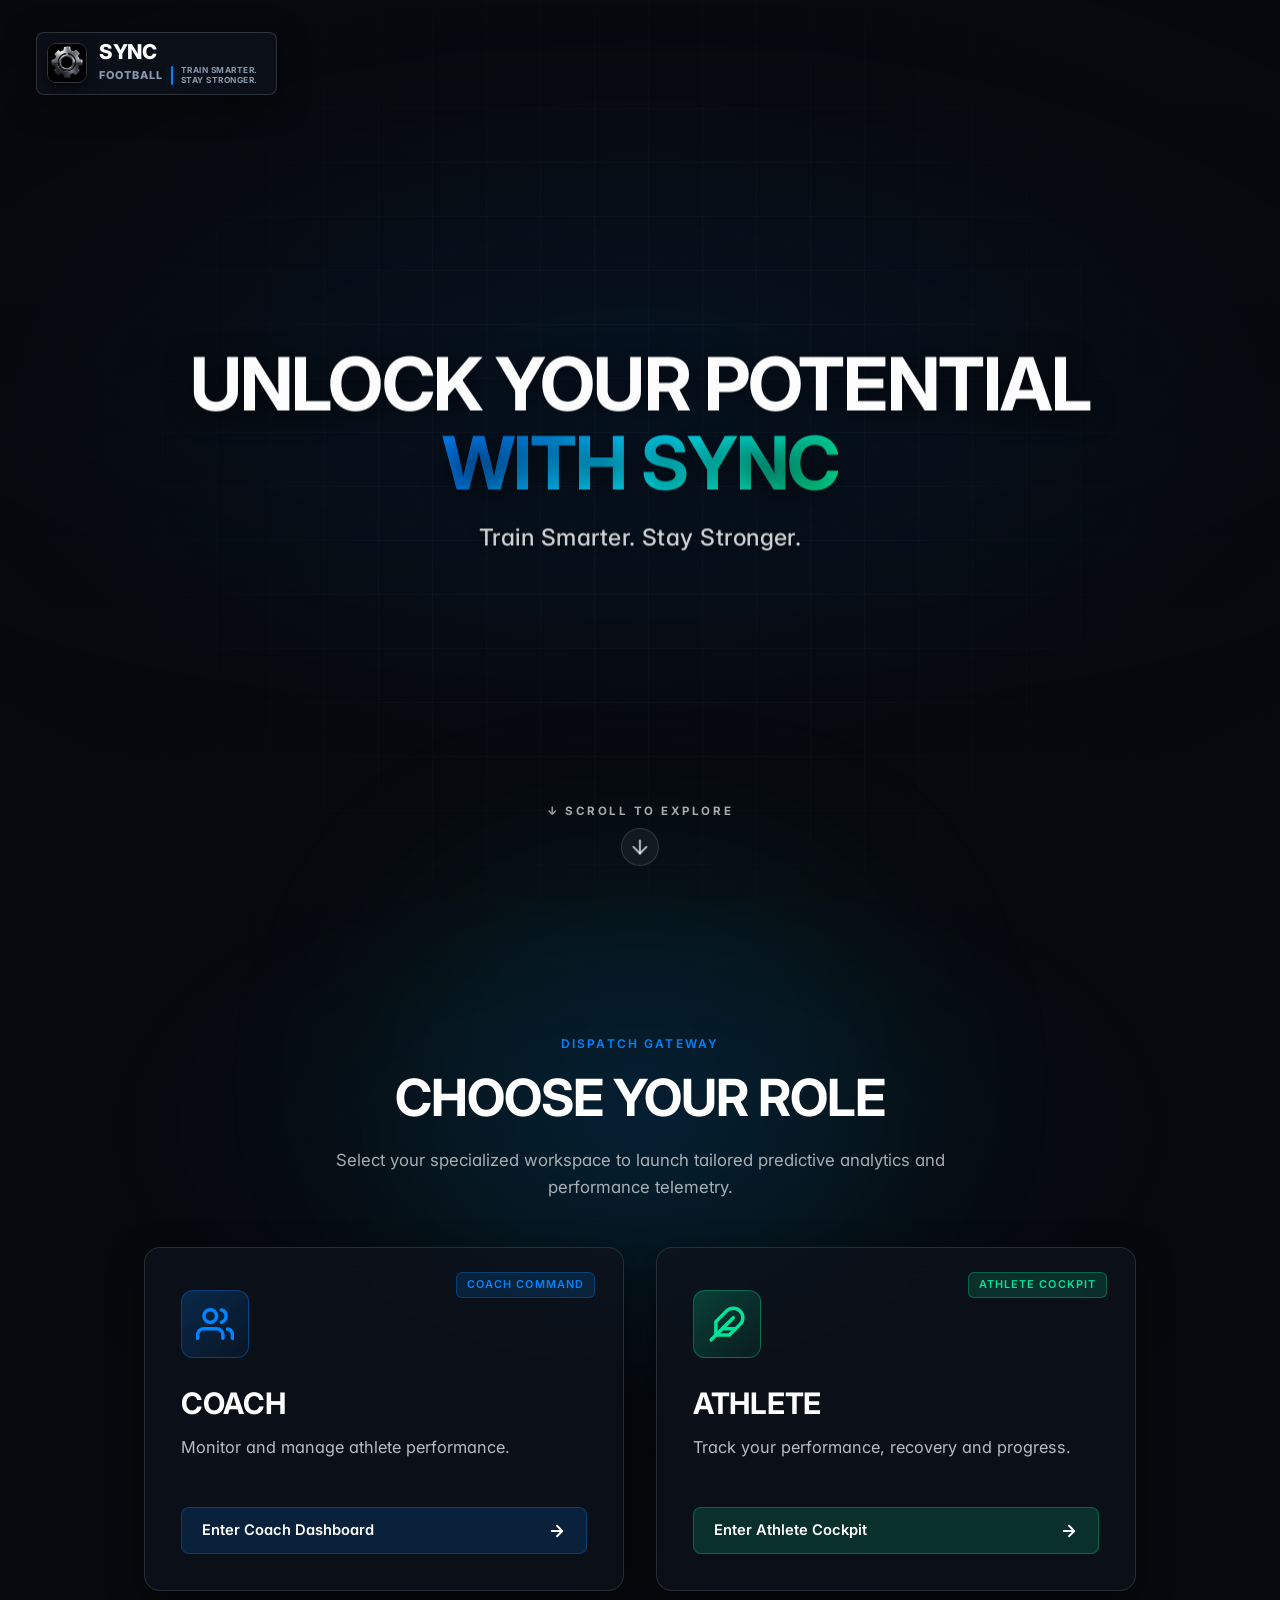
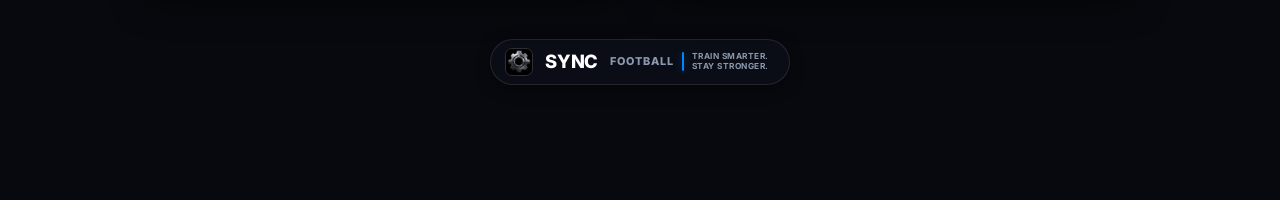
==== commit 2f2fe38c: "feat: update activity sensor, progress report comparison, and predictor UI refinement" ====
--- a/static/index.html
+++ b/static/index.html
@@ -447,11 +447,11 @@
               </div>
 
               <div class="hero-identity-footer">
-                <div class="overall-state-badge badge-ready" id="twinOverallStateBadge">
+                <div class="overall-state-badge badge-ready" id="twinOverallStateBadge" style="display: none;">
                   <span class="pulsing-state-dot"></span>
                   <span id="twinOverallStateText">READY FOR TRAINING</span>
                 </div>
-                <button type="button" class="btn-twin-explainer" id="btnOpenHowTwinWorks"
+                <button type="button" class="btn-twin-explainer" id="btnOpenHowTwinWorks" style="display: none;"
                   title="Understand how your personalized digital twin calculates your state">
                   <span>How It Works</span>
                   <svg viewBox="0 0 24 24" width="14" height="14" fill="none" stroke="currentColor" stroke-width="2">
@@ -460,6 +460,15 @@
                     <line x1="12" y1="8" x2="12.01" y2="8" />
                   </svg>
                 </button>
+                <button type="button" class="btn-download-progress-report" id="btnDownloadProgressReport"
+                  title="Download Black-and-White Before vs After Progress Report PDF for Current Athlete">
+                  <svg viewBox="0 0 24 24" width="14" height="14" fill="none" stroke="currentColor" stroke-width="2" stroke-linecap="round" stroke-linejoin="round">
+                    <path d="M21 15v4a2 2 0 0 1-2 2H5a2 2 0 0 1-2-2v-4" />
+                    <polyline points="7 10 12 15 17 10" />
+                    <line x1="12" y1="15" x2="12" y2="3" />
+                  </svg>
+                  <span id="btnProgressReportText">Download Progress Report</span>
+                </button>
                 <div id="smartAlertsList" style="display:none;"></div>
                 <span id="alertsCountBadge" style="display:none;">0</span>
               </div>
@@ -479,7 +488,7 @@
               </div>
             </div>
 
-            <!-- 4 Quick Vitals Metric Cards -->
+            <!-- 5 Quick Vitals Metric Cards -->
             <div class="vitals-grid-row">
               <!-- Heart Rate -->
               <div class="card metric-card">
@@ -521,18 +530,30 @@
                 </div>
               </div>
 
-              <!-- Activity -->
-              <div class="card metric-card">
+              <!-- Activity (Replaced Speed) -->
+              <div class="card metric-card" id="cardActivity">
                 <div class="metric-header">
                   <div class="metric-icon-box icon-activity">
-                    <img src="images/activity_runner.png" alt="Running Activity" class="metric-icon-img">
+                    <svg viewBox="0 0 24 24" width="18" height="18" fill="none" stroke="currentColor" stroke-width="2" stroke-linecap="round" stroke-linejoin="round">
+                      <polyline points="22 12 18 12 15 21 9 3 6 12 2 12" />
+                    </svg>
                   </div>
                   <span class="metric-label">Activity</span>
                 </div>
                 <div class="metric-val-row">
-                  <span class="metric-num" id="vitalActivityVal" style="font-size:1.35rem;">Running</span>
-                </div>
-                <span class="badge-subtext" id="vitalActivitySub">Team Training</span>
+                  <span class="metric-num" id="vitalActivityVal">Waiting for data</span>
+                </div>
+                <div class="badge-pill pill-green" id="vitalActivityStatus">
+                  <span class="pill-dot"></span>
+                  <span id="vitalActivityStatusText">Waiting for data</span>
+                </div>
+                <!-- Compatibility hooks for existing test suites and references -->
+                <span id="vitalActivitySub" style="display:none;">Team Training</span>
+                <span id="vitalSpeedVal" style="display:none;">--</span>
+                <span id="vitalSpeedUnit" style="display:none;">km/h</span>
+                <span id="vitalSpeedTrend" style="display:none;">--</span>
+                <span id="vitalSpeedStatus" style="display:none;"></span>
+                <span id="vitalSpeedStatusText" style="display:none;"></span>
               </div>
 
               <!-- Acceleration -->
@@ -553,6 +574,27 @@
                 <div class="badge-pill pill-yellow" id="vitalAccelStatus">
                   <span class="pill-dot"></span>
                   <span id="vitalAccelStatusText">High Load</span>
+                </div>
+              </div>
+
+              <!-- Endurance (New Metric Box) -->
+              <div class="card metric-card" id="cardEndurance">
+                <div class="metric-header">
+                  <div class="metric-icon-box icon-endurance">
+                    <svg viewBox="0 0 24 24" width="18" height="18" fill="none" stroke="currentColor" stroke-width="2" stroke-linecap="round" stroke-linejoin="round">
+                      <polygon points="13 2 3 14 12 14 11 22 21 10 12 10 13 2" />
+                    </svg>
+                  </div>
+                  <span class="metric-label">ENDURANCE</span>
+                </div>
+                <div class="metric-val-row">
+                  <span class="metric-num" id="vitalEnduranceVal">82</span>
+                  <span class="metric-unit">%</span>
+                  <span class="metric-trend trend-up-green" id="vitalEnduranceTrend">Est.</span>
+                </div>
+                <div class="badge-pill pill-green" id="vitalEnduranceStatus">
+                  <span class="pill-dot"></span>
+                  <span id="vitalEnduranceStatusText">Good Capacity</span>
                 </div>
               </div>
             </div>
@@ -986,7 +1028,6 @@
                   <th>Fatigue (%)</th>
                   <th>Recovery (%)</th>
                   <th>Performance</th>
-                  <th>Status</th>
                 </tr>
               </thead>
               <tbody id="analyticsHistoryTableBody">
@@ -1218,6 +1259,21 @@
                 </div>
               </div>
 
+              <!-- Predicted Efficiency -->
+              <div class="outcome-card-item">
+                <div class="outcome-head-row">
+                  <span class="outcome-label">Efficiency</span>
+                  <span class="delta-badge delta-neutral" id="deltaEfficiencyBadge">Baseline</span>
+                </div>
+                <div class="outcome-value-row">
+                  <span class="outcome-status-tag status-green" id="predEfficiencyStatus">Optimal</span>
+                  <span class="outcome-score" id="predEfficiencyVal">70%</span>
+                </div>
+                <div class="outcome-progress-bar">
+                  <div class="progress-fill fill-green" id="barEfficiency" style="width: 70%;"></div>
+                </div>
+              </div>
+
               <!-- Secondary Metrics: Avg HR & Caloric Burn -->
               <div class="outcome-vitals-row">
                 <div class="vitals-chip">
@@ -1250,7 +1306,7 @@
                 <h3 style="font-size:1.1rem;font-weight:800;color:var(--text-dark);">Scenario Conditions</h3>
               </div>
               <p style="font-size:0.82rem;color:var(--text-muted);margin-top:2px;">Compare how prospective session
-                options alter fatigue accumulation, recovery window, and readiness</p>
+                options alter fatigue accumulation, recovery window, and efficiency</p>
             </div>
             <div style="display:flex;align-items:center;gap:8px;">
               <span class="disclaimer-badge">Scikit-Learn ML Model Estimates</span>
@@ -1277,9 +1333,9 @@
                       class="c-delta delta-up">+26%</span></div>
                 </div>
                 <div class="comp-metric-item">
-                  <span class="c-lbl">Predicted Readiness</span>
-                  <div class="c-val-box"><strong class="c-val text-amber" id="scA_readiness">68%</strong> <span
-                      class="c-delta delta-down">-17%</span></div>
+                  <span class="c-lbl">Predicted Efficiency</span>
+                  <div class="c-val-box"><strong class="c-val text-amber" id="scA_readiness">42%</strong> <span
+                      class="c-delta delta-down" id="scA_dEfficiency">-28%</span></div>
                 </div>
                 <div class="comp-metric-item">
                   <span class="c-lbl">Recovery Required</span>
@@ -1311,9 +1367,9 @@
                       class="c-delta delta-up">+10%</span></div>
                 </div>
                 <div class="comp-metric-item">
-                  <span class="c-lbl">Predicted Readiness</span>
-                  <div class="c-val-box"><strong class="c-val text-green" id="scB_readiness">78%</strong> <span
-                      class="c-delta delta-down">-7%</span></div>
+                  <span class="c-lbl">Predicted Efficiency</span>
+                  <div class="c-val-box"><strong class="c-val text-green" id="scB_readiness">58%</strong> <span
+                      class="c-delta delta-down" id="scB_dEfficiency">-12%</span></div>
                 </div>
                 <div class="comp-metric-item">
                   <span class="c-lbl">Recovery Required</span>
@@ -1345,9 +1401,9 @@
                       class="c-delta delta-down">-6%</span></div>
                 </div>
                 <div class="comp-metric-item">
-                  <span class="c-lbl">Predicted Readiness</span>
-                  <div class="c-val-box"><strong class="c-val text-green" id="scC_readiness">86%</strong> <span
-                      class="c-delta delta-up">+1%</span></div>
+                  <span class="c-lbl">Predicted Efficiency</span>
+                  <div class="c-val-box"><strong class="c-val text-green" id="scC_readiness">73%</strong> <span
+                      class="c-delta delta-up" id="scC_dEfficiency">+3%</span></div>
                 </div>
                 <div class="comp-metric-item">
                   <span class="c-lbl">Recovery Required</span>
@@ -1381,7 +1437,7 @@
                       id="scCustom_dFatigue">--</span></div>
                 </div>
                 <div class="comp-metric-item">
-                  <span class="c-lbl">Predicted Readiness</span>
+                  <span class="c-lbl">Predicted Efficiency</span>
                   <div class="c-val-box"><strong class="c-val" id="scCustom_readiness">--</strong> <span class="c-delta"
                       id="scCustom_dReadiness">--</span></div>
                 </div>
@@ -1559,13 +1615,11 @@
               <thead>
                 <tr>
                   <th>Day</th>
-                  <th>Session</th>
-                  <th>Intensity</th>
                   <th>Load</th>
                   <th>Fatigue</th>
                   <th>Recovery</th>
                   <th>Readiness</th>
-                  <th>Status</th>
+                  <th>Efficiency</th>
                 </tr>
               </thead>
               <tbody id="simBreakdownTableBody"></tbody>
@@ -1584,6 +1638,17 @@
             <h2>Player Profile</h2>
             <p>Anatomical telemetry mapping, joint node loads, and sleep-driven AI model retraining</p>
           </div>
+          <div class="view-header-right">
+            <button type="button" class="btn-download-progress-report" id="btnDownloadProgressReportProfile"
+              title="Download Black-and-White Before vs After Progress Report PDF for Current Athlete">
+              <svg viewBox="0 0 24 24" width="14" height="14" fill="none" stroke="currentColor" stroke-width="2" stroke-linecap="round" stroke-linejoin="round">
+                <path d="M21 15v4a2 2 0 0 1-2 2H5a2 2 0 0 1-2-2v-4" />
+                <polyline points="7 10 12 15 17 10" />
+                <line x1="12" y1="15" x2="12" y2="3" />
+              </svg>
+              <span>Download Progress Report</span>
+            </button>
+          </div>
         </div>
 
         <div class="twin-deep-layout">
@@ -1770,9 +1835,15 @@
                 <input type="number" id="settingAthleteMaxHr" class="form-control" value="196">
               </div>
             </div>
-          </div>
-
-          <div class="settings-card">
+            <button class="btn-save-settings" id="btnSaveAthleteProfile" style="margin-top:14px;">Save Profile</button>
+            <div id="profileSavedToast"
+              style="display:none;font-size:0.78rem;color:var(--status-green-text);margin-top:8px;font-weight:600;">
+              ✓ Profile saved successfully!
+            </div>
+          </div>
+
+          <!-- Hardware & Safety Thresholds (Hidden from visible interface) -->
+          <div class="settings-card" id="cardHardwareSafetyThresholds" style="display: none;">
             <div class="settings-card-title">
               <svg viewBox="0 0 24 24" width="20" height="20" fill="none" stroke="currentColor" stroke-width="2.2">
                 <polyline points="22 12 18 12 15 21 9 3 6 12 2 12" />
--- a/static/style.css
+++ b/static/style.css
@@ -779,13 +779,25 @@
 /* 2. 4 Quick Vitals Metric Cards (Supporting Biometric Instruments) */
 .vitals-grid-row {
   display: grid;
-  grid-template-columns: repeat(4, 1fr);
+  grid-template-columns: repeat(5, 1fr);
   gap: 14px;
 }
 
-@media (max-width: 900px) {
+@media (max-width: 1200px) {
+  .vitals-grid-row {
+    grid-template-columns: repeat(3, 1fr);
+  }
+}
+
+@media (max-width: 768px) {
   .vitals-grid-row {
     grid-template-columns: repeat(2, 1fr);
+  }
+}
+
+@media (max-width: 480px) {
+  .vitals-grid-row {
+    grid-template-columns: 1fr !important;
   }
 }
 
@@ -846,6 +858,18 @@
   color: #14B8A6;
 }
 
+.metric-icon-box.icon-speed {
+  background: rgba(59, 130, 246, 0.12);
+  border: 1px solid rgba(59, 130, 246, 0.25);
+  color: #3B82F6;
+}
+
+.metric-icon-box.icon-endurance {
+  background: rgba(16, 185, 129, 0.12);
+  border: 1px solid rgba(16, 185, 129, 0.25);
+  color: #10B981;
+}
+
 .metric-icon-box.icon-activity {
   background: rgba(0, 70, 184, 0.12);
   border: 1px solid rgba(0, 70, 184, 0.25);
@@ -856,6 +880,37 @@
   background: rgba(245, 158, 11, 0.12);
   border: 1px solid rgba(245, 158, 11, 0.25);
   color: #F59E0B;
+}
+
+.btn-download-progress-report {
+  display: inline-flex;
+  align-items: center;
+  gap: 7px;
+  padding: 7px 14px;
+  background: var(--glass-bg-subtle, rgba(255, 255, 255, 0.06));
+  backdrop-filter: blur(8px);
+  -webkit-backdrop-filter: blur(8px);
+  border: 1px solid var(--glass-border, rgba(255, 255, 255, 0.16));
+  border-radius: var(--radius-pill, 999px);
+  font-size: 0.74rem;
+  font-weight: 600;
+  color: var(--text-dark, #F8FAFC);
+  cursor: pointer;
+  transition: all 0.2s cubic-bezier(0.16, 1, 0.3, 1);
+  white-space: nowrap;
+}
+
+.btn-download-progress-report:hover {
+  background: var(--glass-bg-hover, rgba(255, 255, 255, 0.14));
+  border-color: rgba(255, 255, 255, 0.3);
+  color: #FFFFFF;
+  transform: translateY(-1px);
+}
+
+.btn-download-progress-report:disabled {
+  opacity: 0.6;
+  cursor: not-allowed;
+  transform: none;
 }
 
 .metric-label {
@@ -4136,8 +4191,13 @@
 .scenario-comp-card.selected-card,
 .scenario-comp-card.active-card {
   border: 2px solid var(--primary-blue);
-  background: linear-gradient(180deg, rgba(255, 255, 255, 0.95) 0%, rgba(240, 247, 255, 0.85) 100%);
-  box-shadow: 0 8px 24px rgba(0, 132, 255, 0.2);
+  background: var(--glass-bg);
+  box-shadow: 0 8px 24px rgba(0, 132, 255, 0.25);
+}
+
+.scenario-comp-card.selected-card:hover,
+.scenario-comp-card.active-card:hover {
+  background: var(--glass-bg-hover);
 }
 
 .comp-card-top {
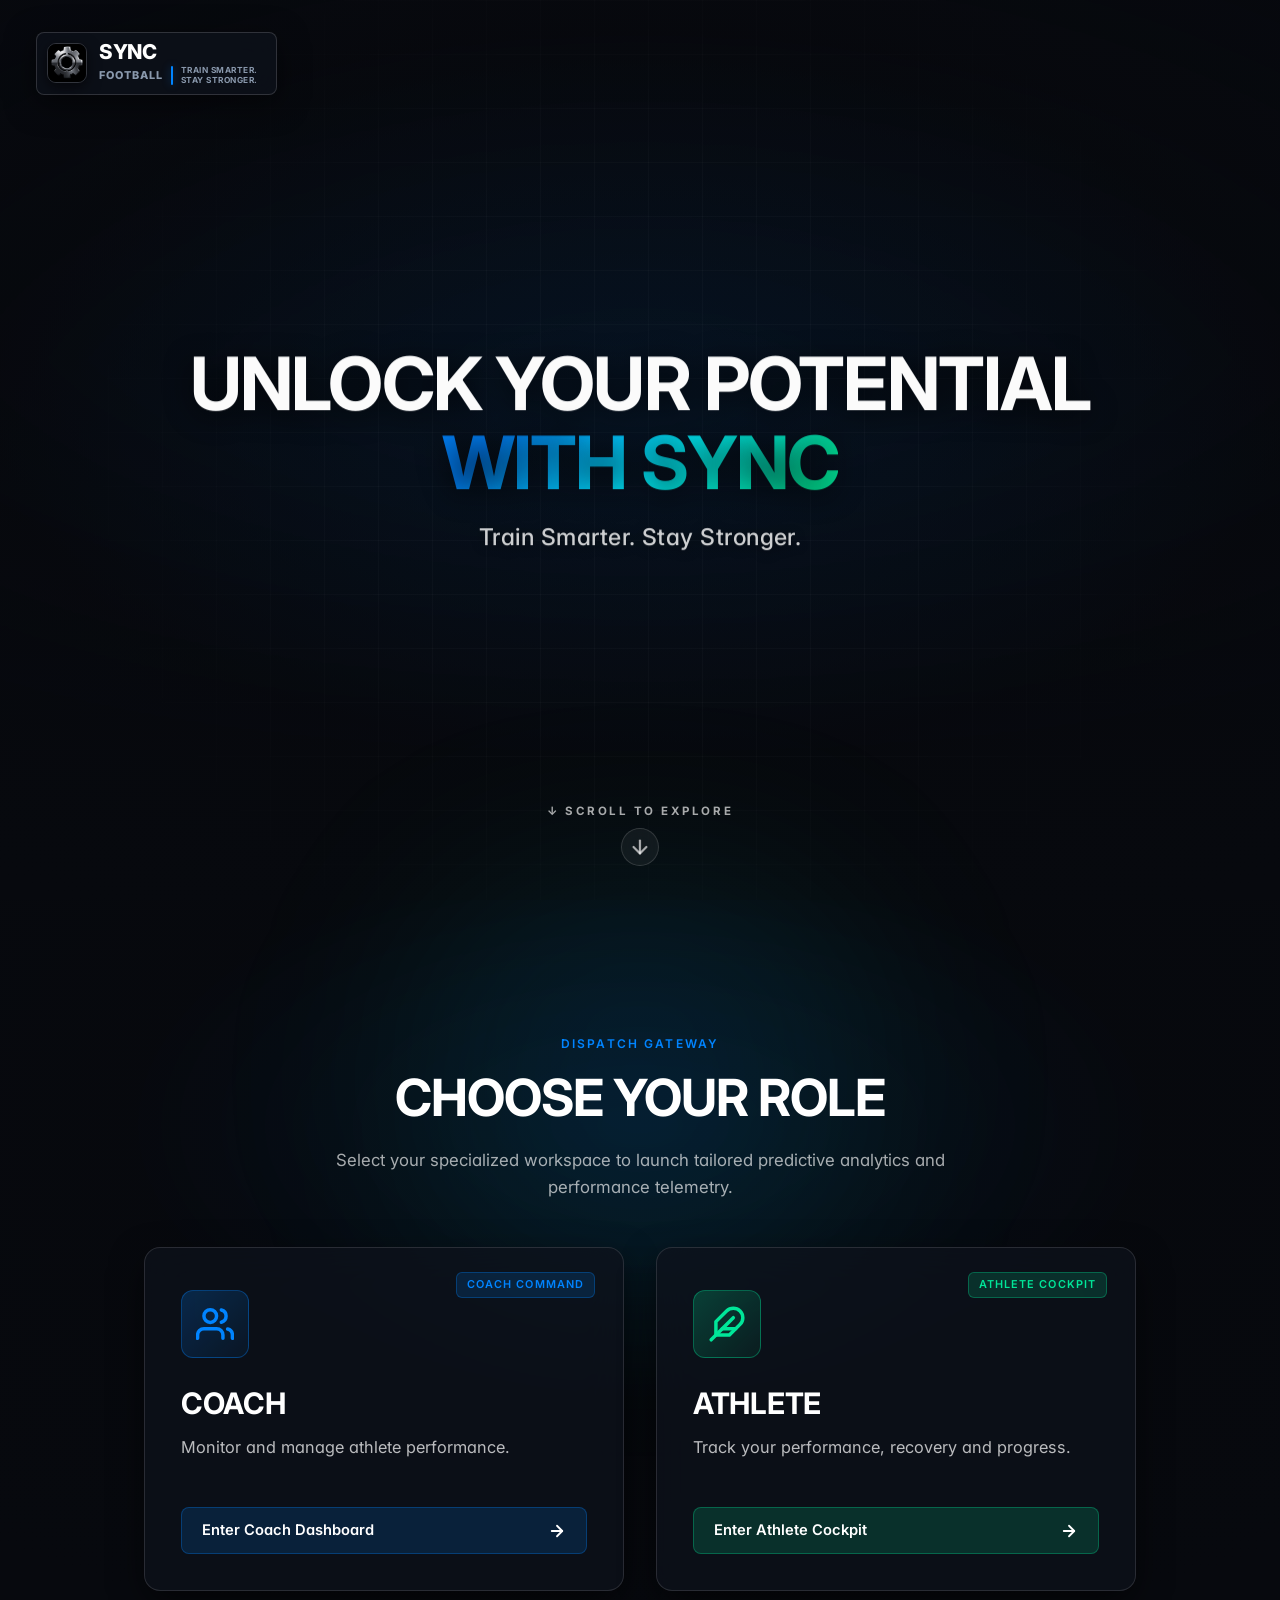
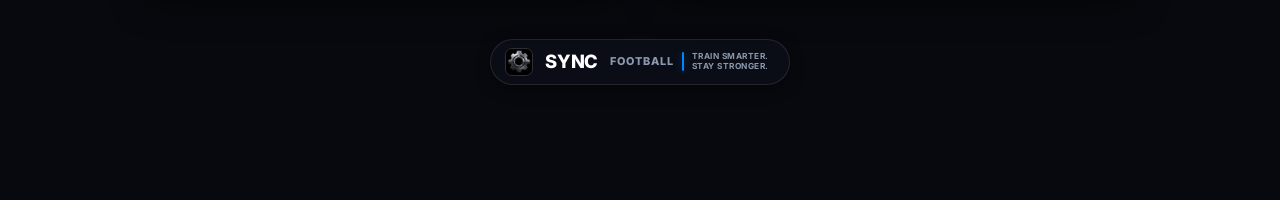
==== commit 4d23962c: "fix(analytics): render 180-day longitudinal log from day 1 with deterministic initialization" ====
--- a/static/index.html
+++ b/static/index.html
@@ -1018,7 +1018,7 @@
             <span id="historyRowCount" style="font-size:0.75rem;color:var(--text-muted);">Showing 180 recorded training
               days</span>
           </div>
-          <div class="table-responsive" style="max-height:280px;">
+          <div class="table-responsive" style="max-height:360px;min-height:220px;overflow-y:auto;">
             <table class="custom-data-table">
               <thead>
                 <tr>
@@ -1921,8 +1921,6 @@
       </div>
     </div>
     <div style="display:flex;flex-direction:column;gap:6px;padding-top:12px;">
-      <a href="#digital-twin" class="btn-top-action" id="dropdownLinkProfile"
-        style="justify-content:center;text-decoration:none;">Biomechanical Twin Model</a>
       <a href="#settings" class="btn-top-action" id="dropdownLinkSettings"
         style="justify-content:center;text-decoration:none;">Profile Configuration</a>
     </div>
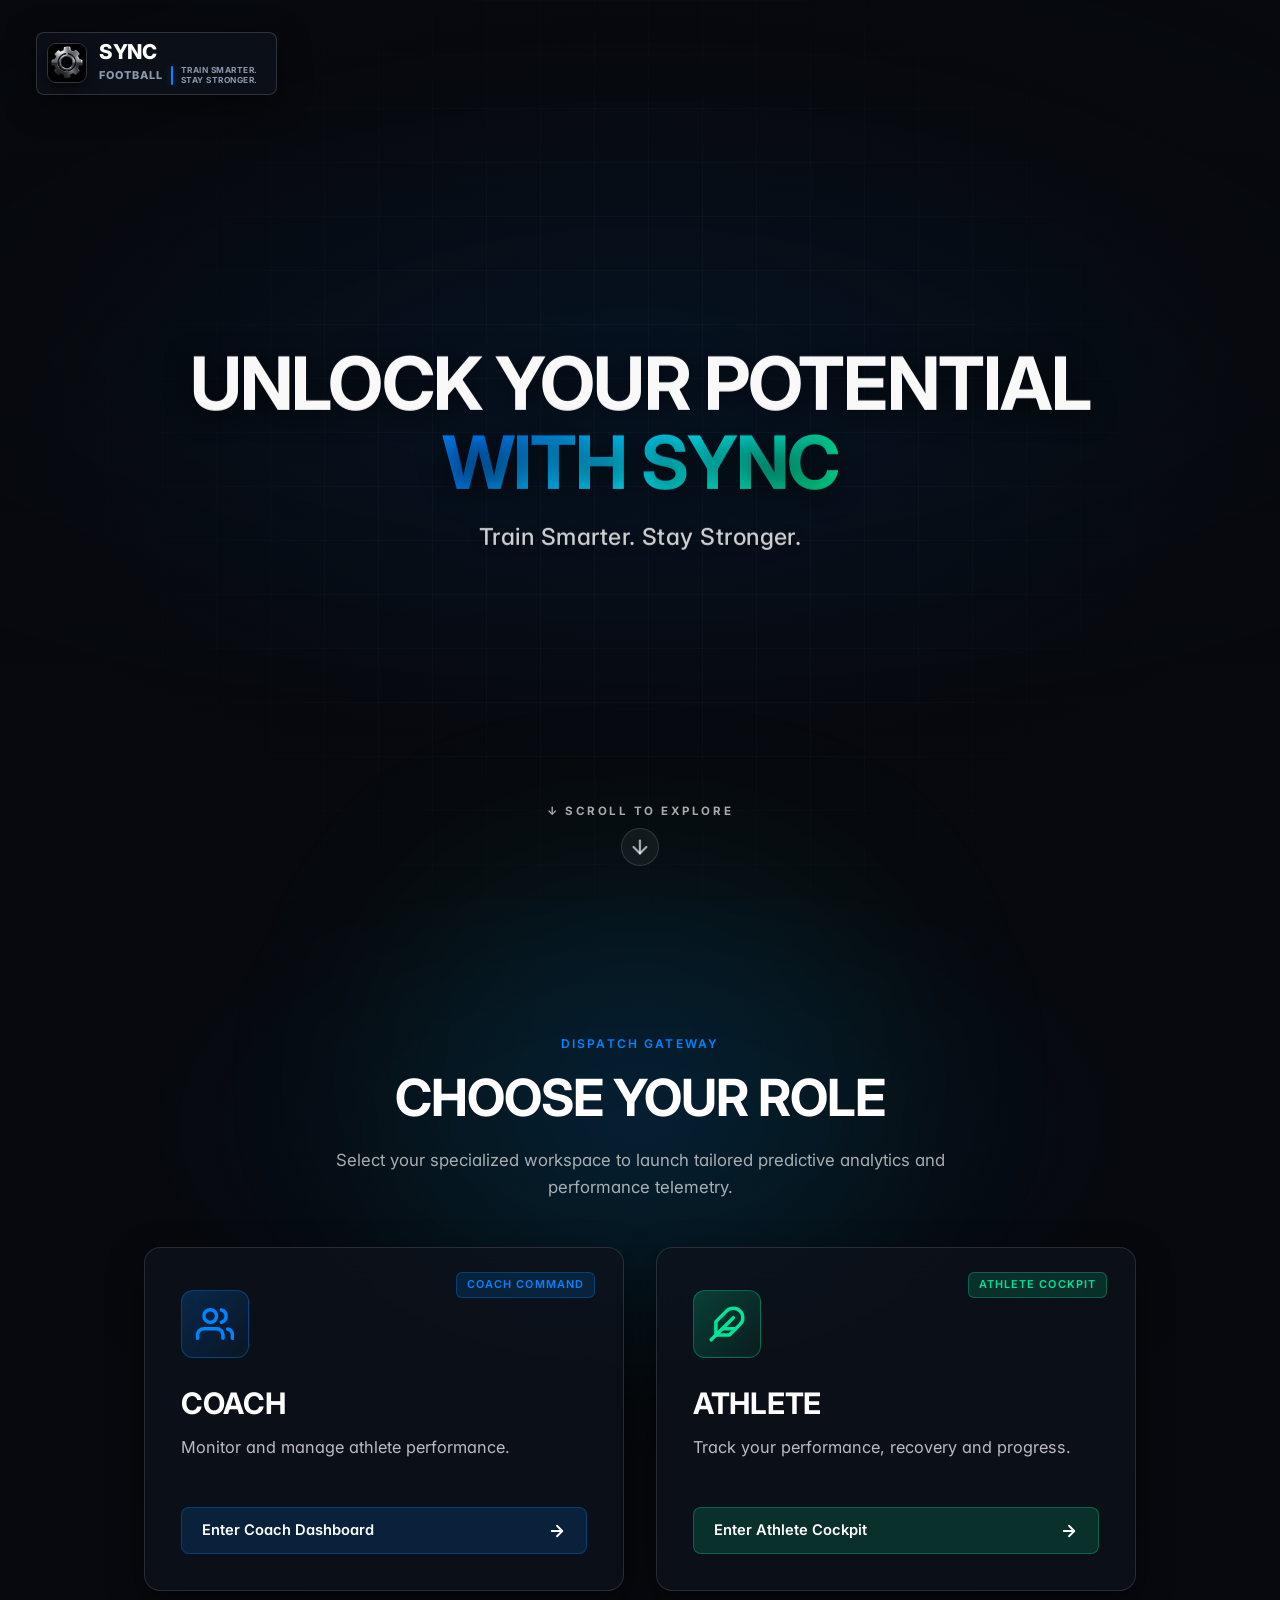
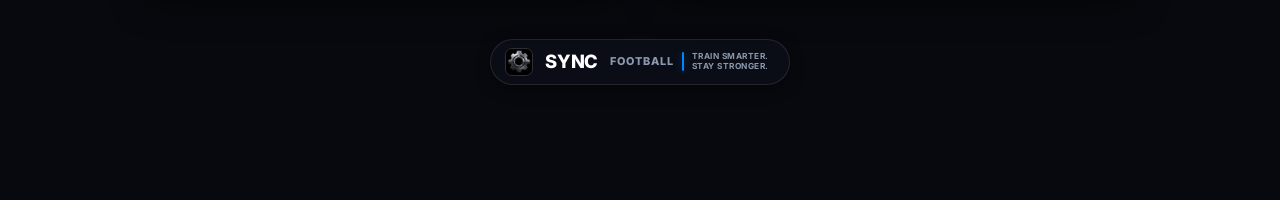
==== commit f618d5a5: "docs(step-11): update README, WIRING_GUIDE for MAX30100 hardware and Phase 2 architecture" ====
--- a/static/index.html
+++ b/static/index.html
@@ -2131,7 +2131,7 @@
       <div class="modal-header">
         <div>
           <h3 class="modal-title">ESP32 Hardware Wiring &amp; Setup</h3>
-          <p class="modal-subtitle">MAX30102 Optical PPG &amp; MPU6050 6-DOF IMU Sensor Hub</p>
+          <p class="modal-subtitle">MAX30100 Optical PPG &amp; MPU6050 6-DOF IMU Sensor Hub</p>
         </div>
         <button class="modal-btn-close" id="btnCloseHwModal">&times;</button>
       </div>
@@ -2140,7 +2140,7 @@
         <div style="background:#F1F6FB;padding:14px;border-radius:10px;">
           <h4 style="font-weight:700;color:var(--text-dark);margin-bottom:6px;">Pinout Wiring (I2C Bus):</h4>
           <ul style="padding-left:18px;line-height:1.6;font-family:monospace;font-size:0.82rem;color:var(--text-dark);">
-            <li>ESP32 3V3 ───&gt; VCC (MAX30102 &amp; MPU6050)</li>
+            <li>ESP32 3V3 ───&gt; VCC (MAX30100 &amp; MPU6050)</li>
             <li>ESP32 GND ───&gt; GND (Common Ground)</li>
             <li>ESP32 GPIO 21 (SDA) ───&gt; SDA (Sensor I2C Data)</li>
             <li>ESP32 GPIO 22 (SCL) ───&gt; SCL (Sensor I2C Clock)</li>
@@ -2579,7 +2579,7 @@
         <div style="background:#FFFFFF;border:1px solid var(--border-card);border-radius:12px;padding:14px 16px;">
           <h4 style="margin:0 0 8px 0;font-size:0.9rem;font-weight:800;color:var(--text-dark);">Sensor Signal Processing &amp; Bounds</h4>
           <div style="display:flex;flex-direction:column;gap:6px;font-size:0.8rem;color:var(--text-muted);">
-            <div>• <strong>MAX30102 Optical PPG:</strong> Dual-wavelength (Red 660nm / IR 880nm) photoplethysmography with ambient background subtraction. Operating bounds: 30–240 BPM, 70–100% SpO<sub>2</sub>.</div>
+            <div>• <strong>MAX30100 Optical PPG:</strong> Dual-wavelength (Red 660nm / IR 880nm) photoplethysmography with ambient background subtraction. Operating bounds: 30–240 BPM, 70–100% SpO<sub>2</sub>.</div>
             <div>• <strong>MPU6050 6-DOF IMU:</strong> 3-axis accelerometer configured to +/- 2g scale (16,384 LSB/g) with dynamic gravity compensation.</div>
             <div>• <strong>Packet Contract:</strong> Schema v2.4 strict runtime verification. Out-of-bounds readings are safely quarantined.</div>
           </div>
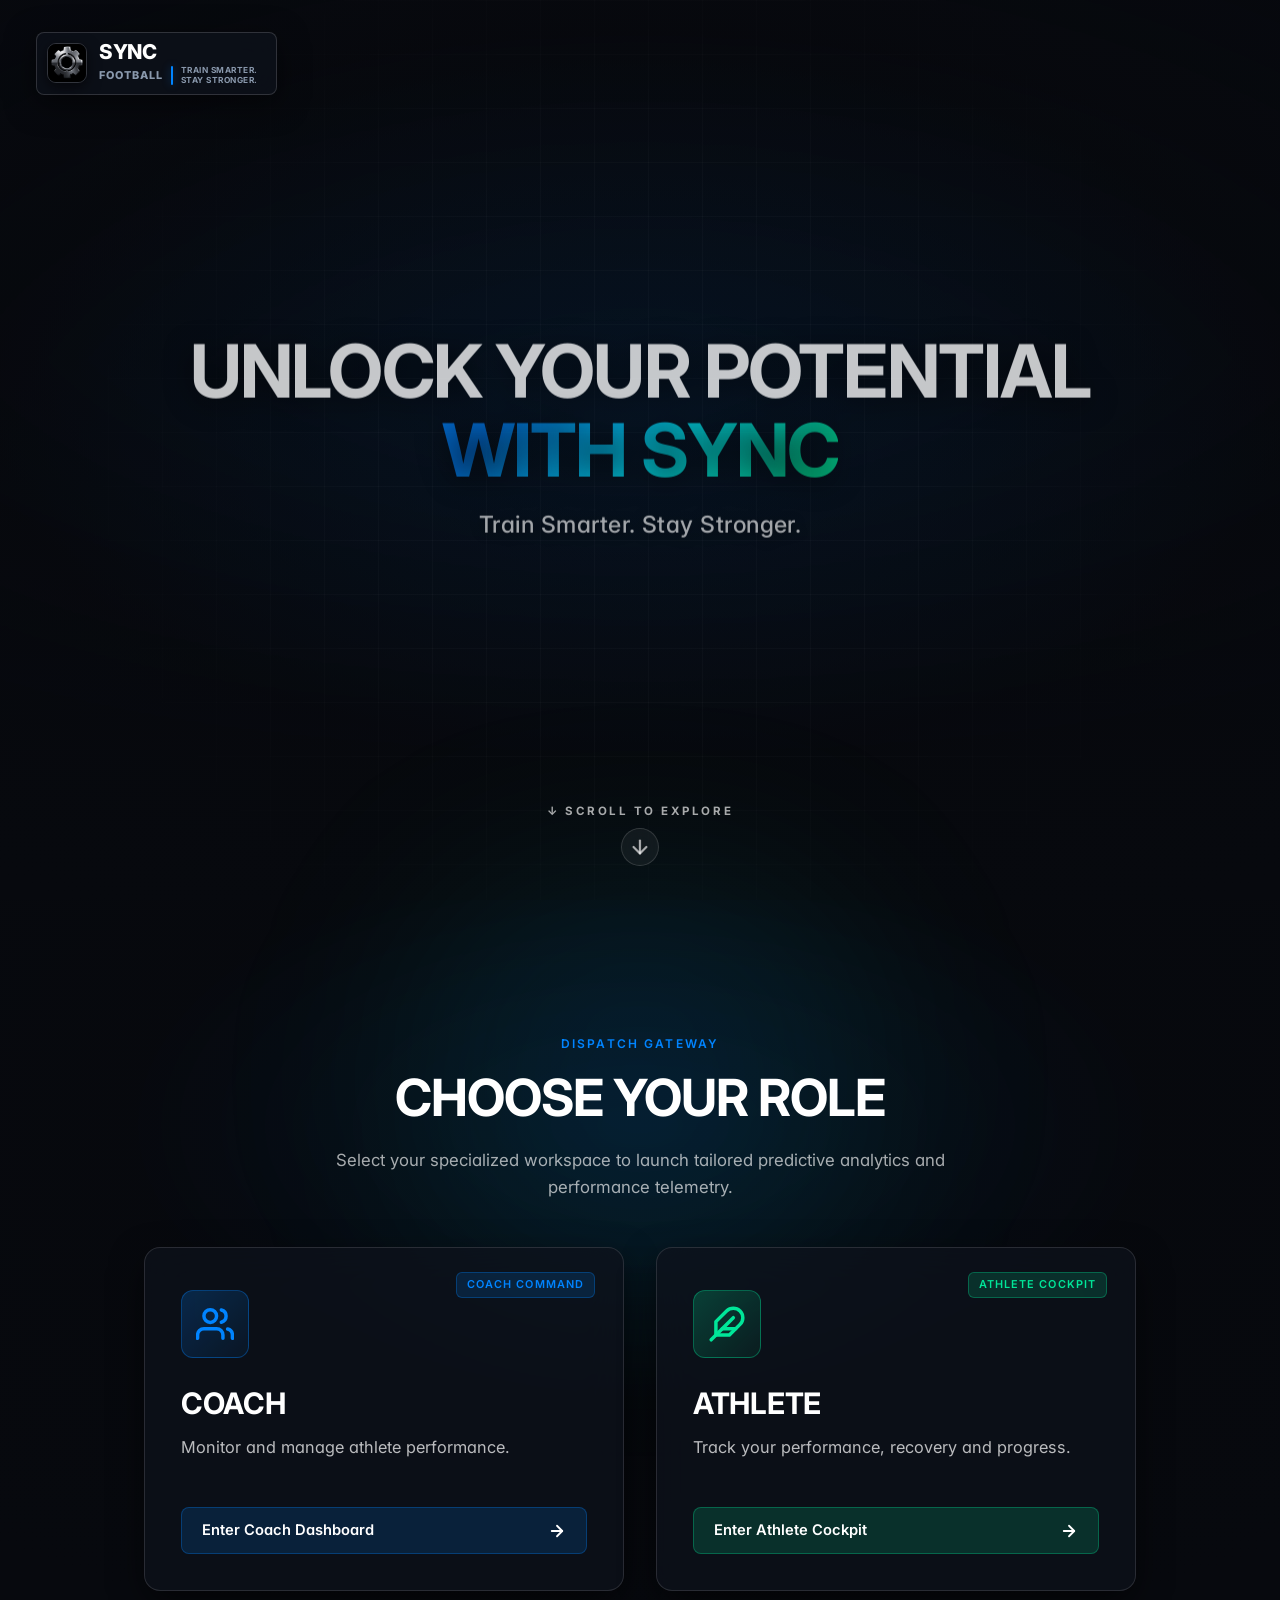
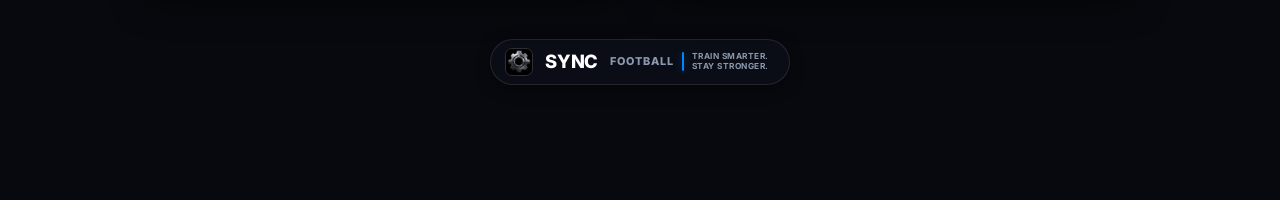
==== commit f55e7eb7: "feat(ui): remove Activity box from Live Athlete Data and realign sensor cards" ====
--- a/static/index.html
+++ b/static/index.html
@@ -488,7 +488,7 @@
               </div>
             </div>
 
-            <!-- 5 Quick Vitals Metric Cards -->
+            <!-- 4 Quick Vitals Metric Cards -->
             <div class="vitals-grid-row">
               <!-- Heart Rate -->
               <div class="card metric-card">
@@ -530,32 +530,6 @@
                 </div>
               </div>
 
-              <!-- Activity (Replaced Speed) -->
-              <div class="card metric-card" id="cardActivity">
-                <div class="metric-header">
-                  <div class="metric-icon-box icon-activity">
-                    <svg viewBox="0 0 24 24" width="18" height="18" fill="none" stroke="currentColor" stroke-width="2" stroke-linecap="round" stroke-linejoin="round">
-                      <polyline points="22 12 18 12 15 21 9 3 6 12 2 12" />
-                    </svg>
-                  </div>
-                  <span class="metric-label">Activity</span>
-                </div>
-                <div class="metric-val-row">
-                  <span class="metric-num" id="vitalActivityVal">Waiting for data</span>
-                </div>
-                <div class="badge-pill pill-green" id="vitalActivityStatus">
-                  <span class="pill-dot"></span>
-                  <span id="vitalActivityStatusText">Waiting for data</span>
-                </div>
-                <!-- Compatibility hooks for existing test suites and references -->
-                <span id="vitalActivitySub" style="display:none;">Team Training</span>
-                <span id="vitalSpeedVal" style="display:none;">--</span>
-                <span id="vitalSpeedUnit" style="display:none;">km/h</span>
-                <span id="vitalSpeedTrend" style="display:none;">--</span>
-                <span id="vitalSpeedStatus" style="display:none;"></span>
-                <span id="vitalSpeedStatusText" style="display:none;"></span>
-              </div>
-
               <!-- Acceleration -->
               <div class="card metric-card">
                 <div class="metric-header">
@@ -597,6 +571,19 @@
                   <span id="vitalEnduranceStatusText">Good Capacity</span>
                 </div>
               </div>
+            </div>
+
+            <!-- Hidden compatibility hooks for existing test suites and telemetry references -->
+            <div style="display:none;" aria-hidden="true">
+              <span id="vitalActivityVal">Waiting for data</span>
+              <span id="vitalActivityStatus">Waiting for data</span>
+              <span id="vitalActivityStatusText">Waiting for data</span>
+              <span id="vitalActivitySub">Team Training</span>
+              <span id="vitalSpeedVal">--</span>
+              <span id="vitalSpeedUnit">km/h</span>
+              <span id="vitalSpeedTrend">--</span>
+              <span id="vitalSpeedStatus"></span>
+              <span id="vitalSpeedStatusText"></span>
             </div>
           </div>
 
--- a/static/style.css
+++ b/static/style.css
@@ -779,13 +779,13 @@
 /* 2. 4 Quick Vitals Metric Cards (Supporting Biometric Instruments) */
 .vitals-grid-row {
   display: grid;
-  grid-template-columns: repeat(5, 1fr);
+  grid-template-columns: repeat(4, 1fr);
   gap: 14px;
 }
 
 @media (max-width: 1200px) {
   .vitals-grid-row {
-    grid-template-columns: repeat(3, 1fr);
+    grid-template-columns: repeat(2, 1fr);
   }
 }
 
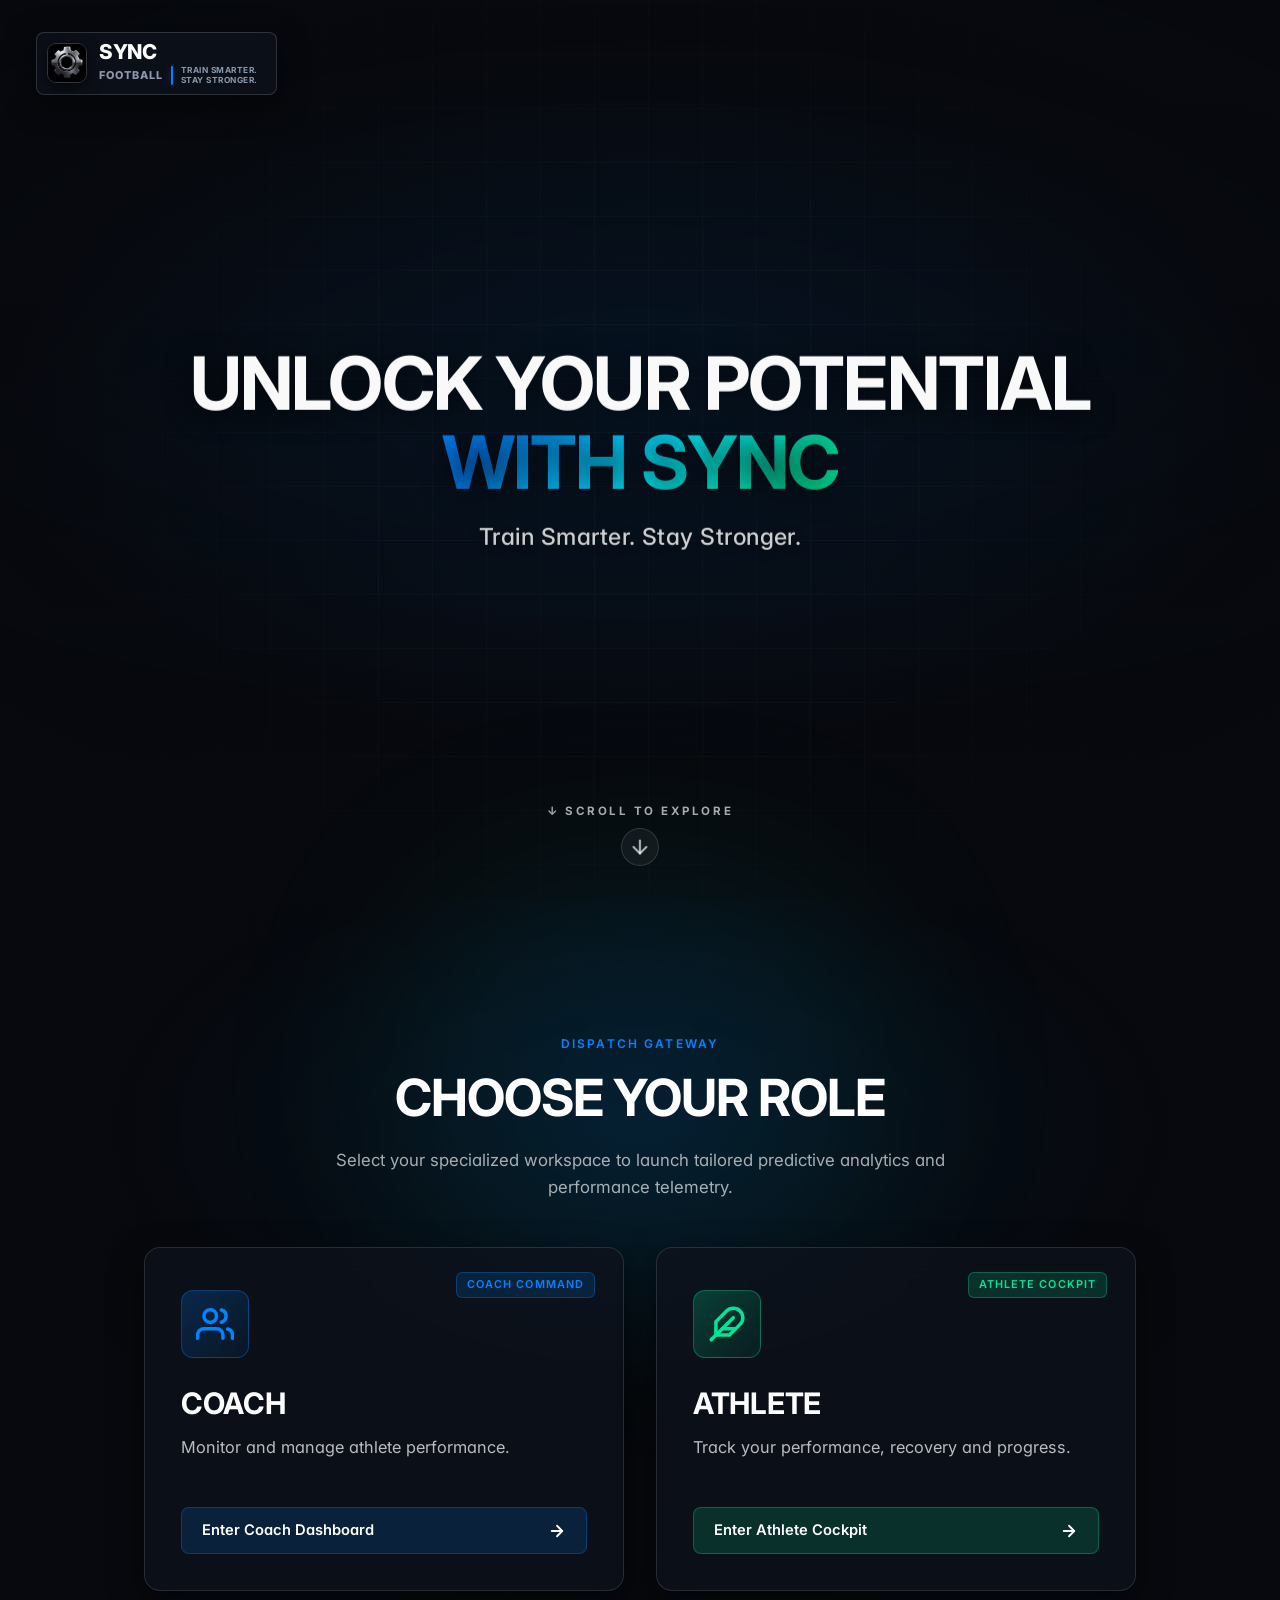
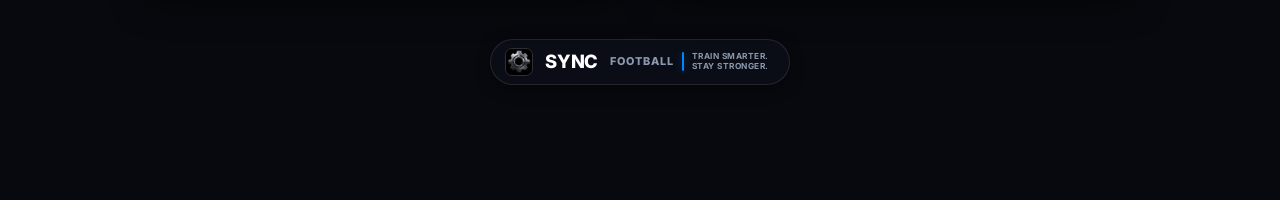
==== commit 82cb1f51: "Remove Cadence/SPM from telemetry simulation and remove Act from packet inspector" ====
--- a/static/index.html
+++ b/static/index.html
@@ -834,13 +834,6 @@
                 style="font-size:0.85rem;color:var(--text-muted);">g</span></div>
             <div class="live-kpi-sub" id="liveLabAccelAxes" style="display:none;"></div>
           </div>
-
-          <div class="live-kpi-card">
-            <span class="live-kpi-title">Step Rate</span>
-            <div class="live-kpi-val"><span id="liveLabCadenceVal">168</span> <span
-                style="font-size:0.85rem;color:var(--text-muted);">SPM</span></div>
-            <div class="live-kpi-sub" style="display:none;"><span id="liveLabStepsVal"></span><span id="liveLabCalBurnVal"></span></div>
-          </div>
         </div>
 
         <!-- Raw Telemetry Stream Inspector Console -->
@@ -2140,7 +2133,7 @@
             style="background:#0F172A;color:#38BDF8;padding:10px 12px;border-radius:8px;font-size:0.8rem;margin-top:6px;overflow-x:auto;">POST http://&lt;SERVER_IP&gt;:5000/api/esp32/telemetry
 Content-Type: application/json
 
-{"hr": 156, "spo2": 98, "ax": 0.4, "ay": 1.9, "az": -0.7, "cadence": 168}</pre>
+{"hr": 156, "spo2": 98, "ax": 0.4, "ay": 1.9, "az": -0.7}</pre>
         </div>
 
         <button class="btn-top-action" id="btnModalCloseDone"
@@ -2466,7 +2459,7 @@
             <div class="step-num-circle">1</div>
             <div>
               <strong class="step-title">Collect</strong>
-              <p class="step-desc">Stream live telemetry (heart rate, SpO<sub>2</sub>, 6-DOF IMU acceleration, cadence)
+              <p class="step-desc">Stream live telemetry (heart rate, SpO<sub>2</sub>, 6-DOF IMU acceleration)
                 from physical ESP32 wearables and longitudinal training logs.</p>
             </div>
           </div>
--- a/static/style.css
+++ b/static/style.css
@@ -1699,7 +1699,7 @@
 
 .live-kpi-row {
   display: grid;
-  grid-template-columns: repeat(4, 1fr);
+  grid-template-columns: repeat(3, 1fr);
   gap: 16px;
   margin-bottom: 20px;
 }
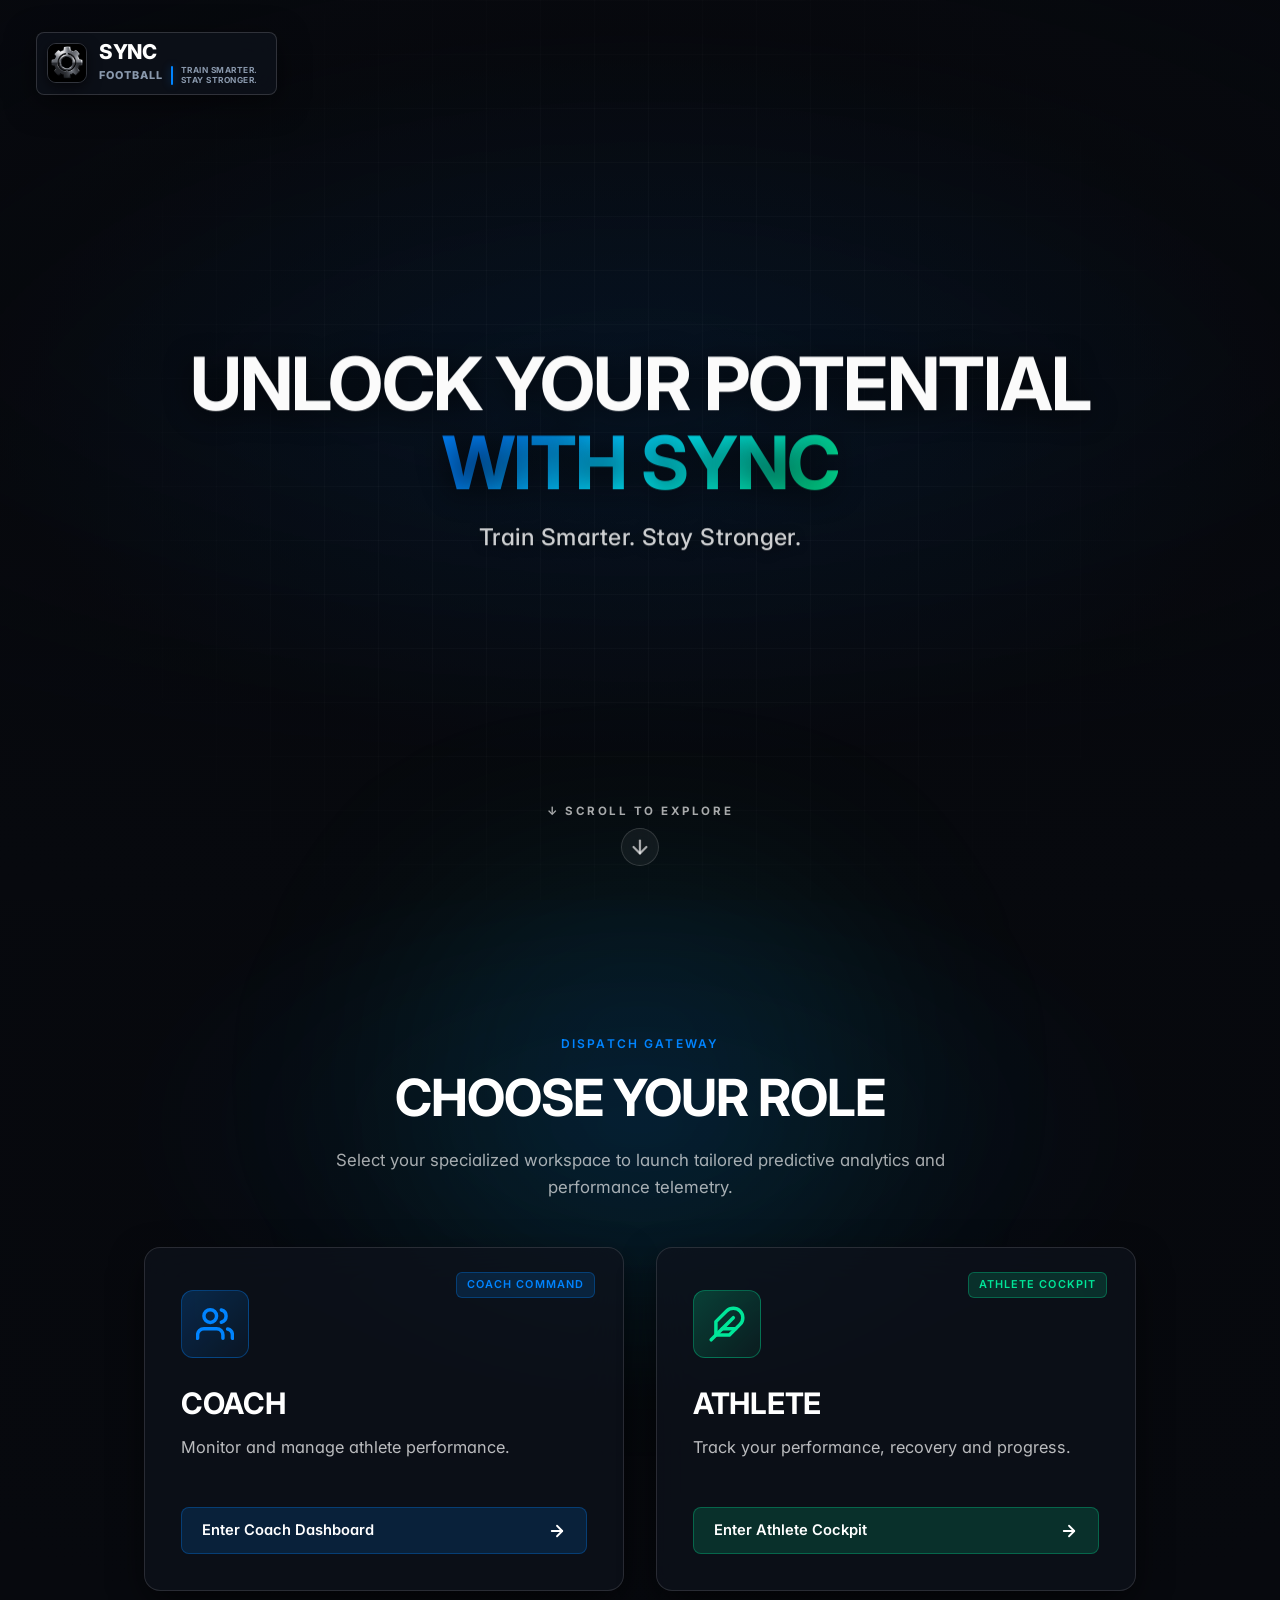
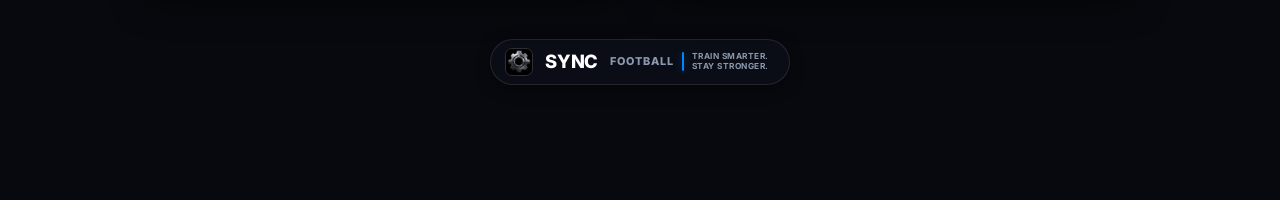
==== commit 2d720514: "feat(analytics): restrict longitudinal physiological log and charts to 7-day period" ====
--- a/static/index.html
+++ b/static/index.html
@@ -860,13 +860,13 @@
 
 
       <!-- ======================================================================
-           VIEW 4: ANALYTICS (180-DAY PROGRESSION)
+           VIEW 4: ANALYTICS (7-DAY PROGRESSION)
            ====================================================================== -->
       <section class="view-panel" id="view-analytics">
         <div class="view-header-bar">
           <div class="view-header-left">
             <h2>Longitudinal Athlete Analytics</h2>
-            <p>180-Day longitudinal progression, physiological adaptation curves &amp; workload distribution</p>
+            <p>7-Day longitudinal progression, physiological adaptation curves &amp; workload distribution</p>
           </div>
           <div class="view-header-actions">
             <button class="btn-top-action" id="btnRefreshAnalytics">
@@ -993,10 +993,10 @@
 
         <div class="card" style="padding:18px;">
           <div style="display:flex;justify-content:space-between;align-items:center;margin-bottom:12px;">
-            <h3 style="font-size:0.95rem;font-weight:700;color:var(--text-dark);">180-Day Longitudinal Physiological Log
+            <h3 style="font-size:0.95rem;font-weight:700;color:var(--text-dark);">7-Day Longitudinal Physiological Log
             </h3>
-            <span id="historyRowCount" style="font-size:0.75rem;color:var(--text-muted);">Showing 180 recorded training
-              days</span>
+            <span id="historyRowCount" style="font-size:0.75rem;color:var(--text-muted);">Showing all 7 recorded training
+              days (Day 1 – 7)</span>
           </div>
           <div class="table-responsive" style="max-height:360px;min-height:220px;overflow-y:auto;">
             <table class="custom-data-table">
